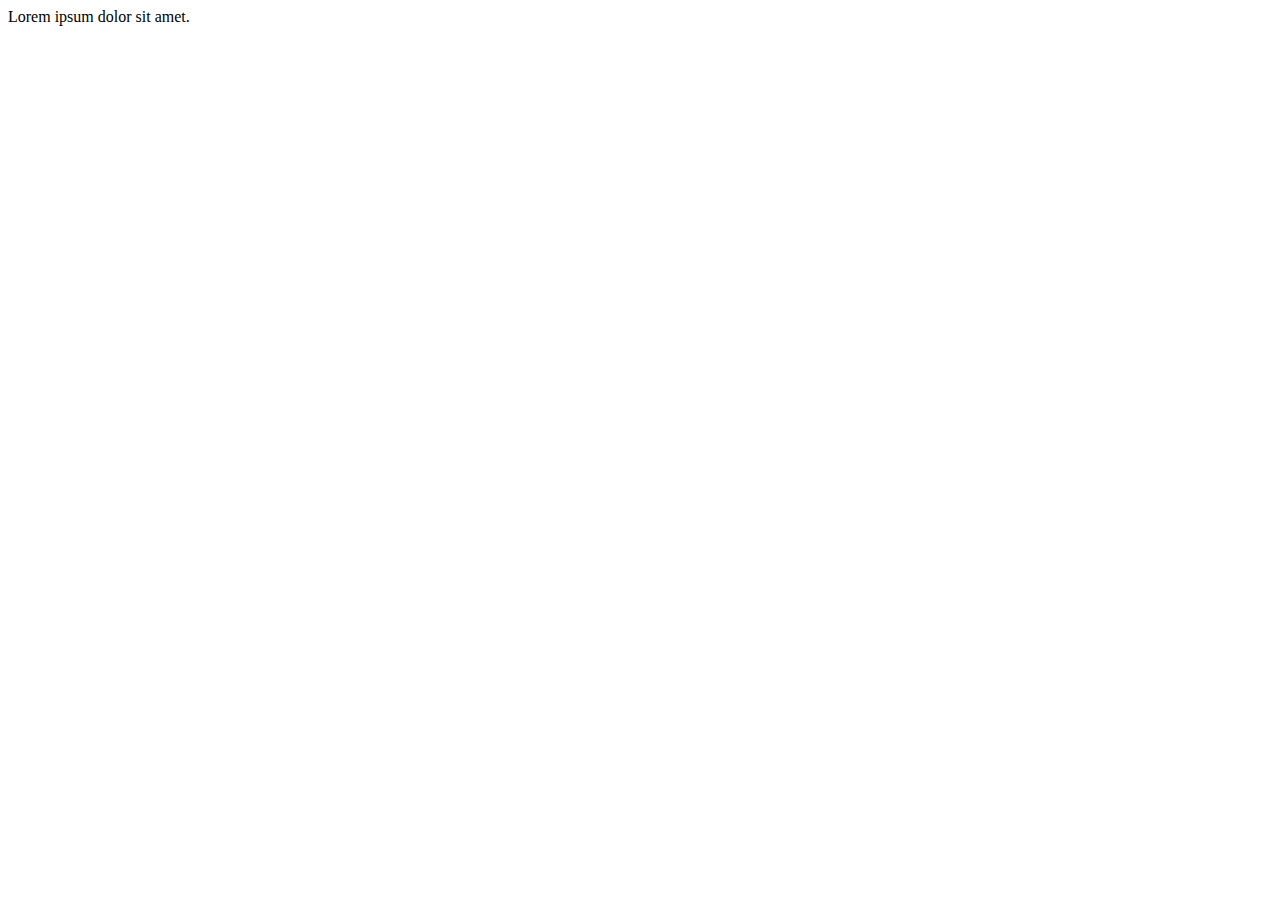
==== index.html @ 0b537064 "First commit" ====
<!DOCTYPE html>
<html lang="en">
<head>
    <meta charset="UTF-8">
    <meta http-equiv="X-UA-Compatible" content="IE=edge">
    <meta name="viewport" content="width=device-width, initial-scale=1.0">
    <title>Document</title>
</head>
<body>
    Lorem ipsum dolor sit amet.
</body>
</html>
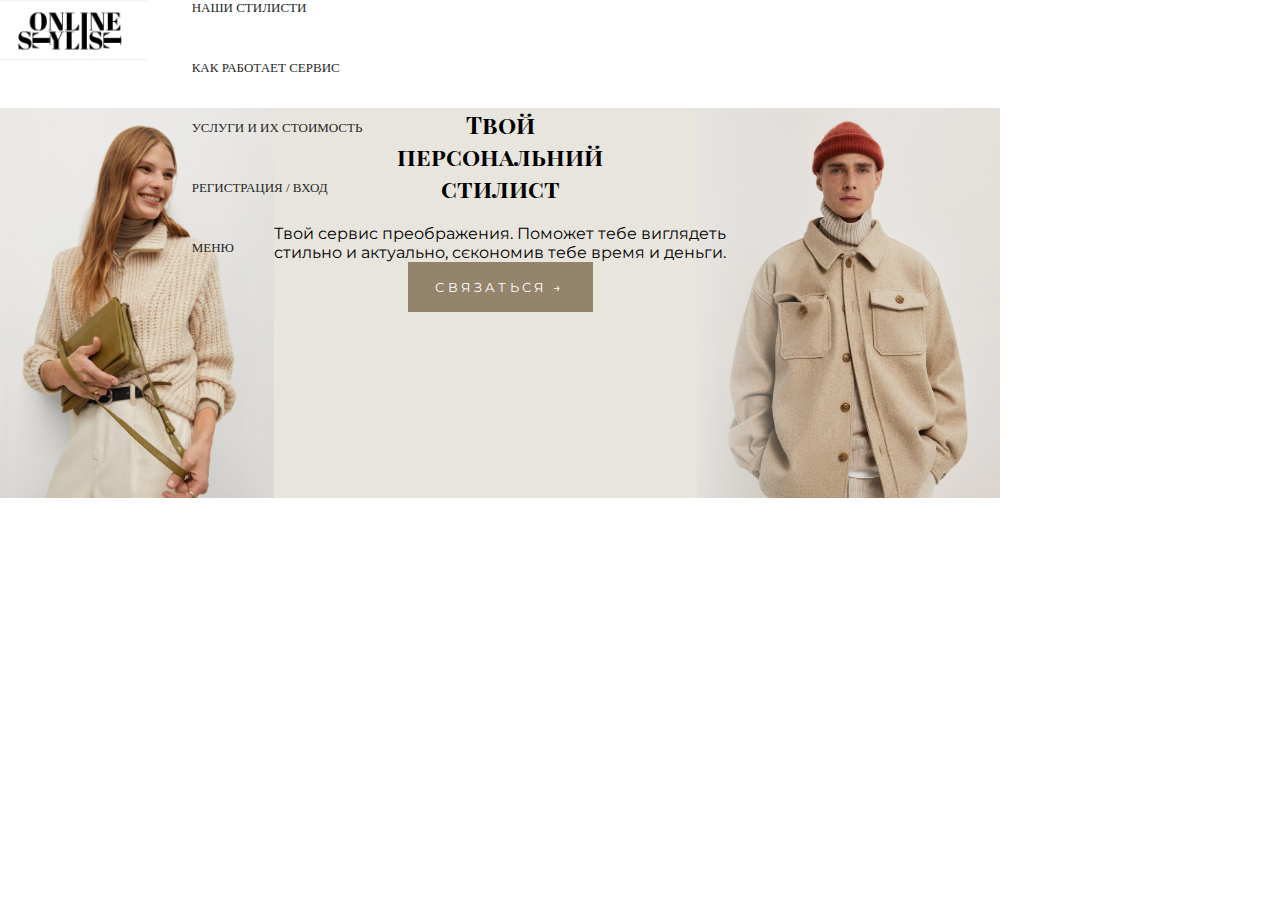
==== commit fce7ae76: "first-batch" ====
--- a/index.html
+++ b/index.html
@@ -1,12 +1,50 @@
 <!DOCTYPE html>
 <html lang="en">
+
 <head>
     <meta charset="UTF-8">
     <meta http-equiv="X-UA-Compatible" content="IE=edge">
-    <meta name="viewport" content="width=device-width, initial-scale=1.0">
-    <title>Document</title>
+    <link rel="preconnect" href="https://fonts.googleapis.com">
+    <link rel="preconnect" href="https://fonts.gstatic.com" crossorigin>
+    <link href="https://fonts.googleapis.com/css2?family=Montserrat&family=Playfair+Display+SC:wght@700&display=swap"
+        rel="stylesheet">
+    <link href="https://cdn.jsdelivr.net/npm/bootstrap@5.0.2/dist/css/bootstrap.min.css" rel="stylesheet"
+        integrity="sha384-EVSTQN3/azprG1Anm3QDgpJLIm9Nao0Yz1ztcQTwFspd3yD65VohhpuuCOmLASjC" crossorigin="anonymous">
+    <link rel="stylesheet" href="styles/styles.css">
+    <title>Final work</title>
 </head>
+
 <body>
-    Lorem ipsum dolor sit amet.
+    <div class="container">
+        <div class="row">
+            <div class="col-lg-12">
+                <nav>
+                    <div class="navbar-logo">
+                        <img src="images/menu_logo.png" alt="logo">
+                    </div>
+                    <ul class="navbar">
+                        <li class="active"><a href="#">Наши стилисти</a></li>
+                        <li><a href="#">Как работает сервис</a></li>
+                        <li><a href="#">Услуги и их стоимость</a></li>
+                        <li><a href="#">Регистрация / Вход</a></li>
+                        <li><a href="#">Меню</a></li>
+                    </ul>
+                </nav>
+            </div>
+        </div>
+        <div class="row intro">
+            <div class="col-lg-12">
+                <h2 class="h-intro">Твой </br> персональний</br>стилист</h2>
+                <div class="p-intro">
+                    <p>Твой сервис преображения. Поможет тебе виглядеть стильно и актуально,
+                        сєкономив тебе время и деньги.</p>
+                </div>
+                <button class="btn">Связаться &rarr;</button>
+            </div>
+
+        </div>
+    </div>
+
 </body>
+
 </html>--- a/styles/styles.css
+++ b/styles/styles.css
@@ -0,0 +1,95 @@
+* {
+    margin: 0;
+    padding: 0;
+    box-sizing: border-box;
+}
+
+@media (min-width: 1200px) {
+    .container {
+        max-width: 1000px;
+    }
+}
+
+:root {
+    --main-color: #95846C;
+}
+
+ul {
+    list-style-type: none;
+    margin: 0;
+    padding: 0;
+}
+
+nav {
+    display: flex;
+    justify-content: space-between;
+    height: 60px;
+}
+
+nav img {
+    height: 60px;
+    margin-right: 30px;
+}
+
+.navbar {
+    width: 100%;
+    font-size: small;
+    text-transform: uppercase;
+    padding: 0;
+    align-items: center;
+}
+
+.navbar li {
+    padding-left: 15px;
+    height: 100%;
+}
+
+li a {
+    text-decoration: none;
+    color: #272727;
+}
+a:active{
+    color: pink;
+}
+a:hover{
+    color: #272727;
+}
+
+.intro {
+    height: 390px;
+    background-image: url(../images/man_main_page.png), url(../images/woman_main_page.png);
+    background-position: right, left;
+    background-repeat: no-repeat, no-repeat;
+    background-size: contain;
+    background-color: #e8e5de;
+    text-align: center;
+}
+
+h2 {
+    font-family: 'Playfair Display SC', serif;
+}
+
+p {
+    font-family: 'Montserrat', sans-serif;
+}
+
+.btn {
+    background-color: var(--main-color);
+    border: none;
+    color: white;
+    font-family: 'Montserrat', sans-serif;
+    text-transform: uppercase;
+    font-size: 13px;
+    letter-spacing: 0.2rem;
+    width: 185px;
+    height: 50px;
+    left: 585px;
+    top: 383px;
+}
+.h-intro{
+    margin: 48px 0 20px;
+}
+.p-intro {
+    width: 50%;
+    margin: auto;
+}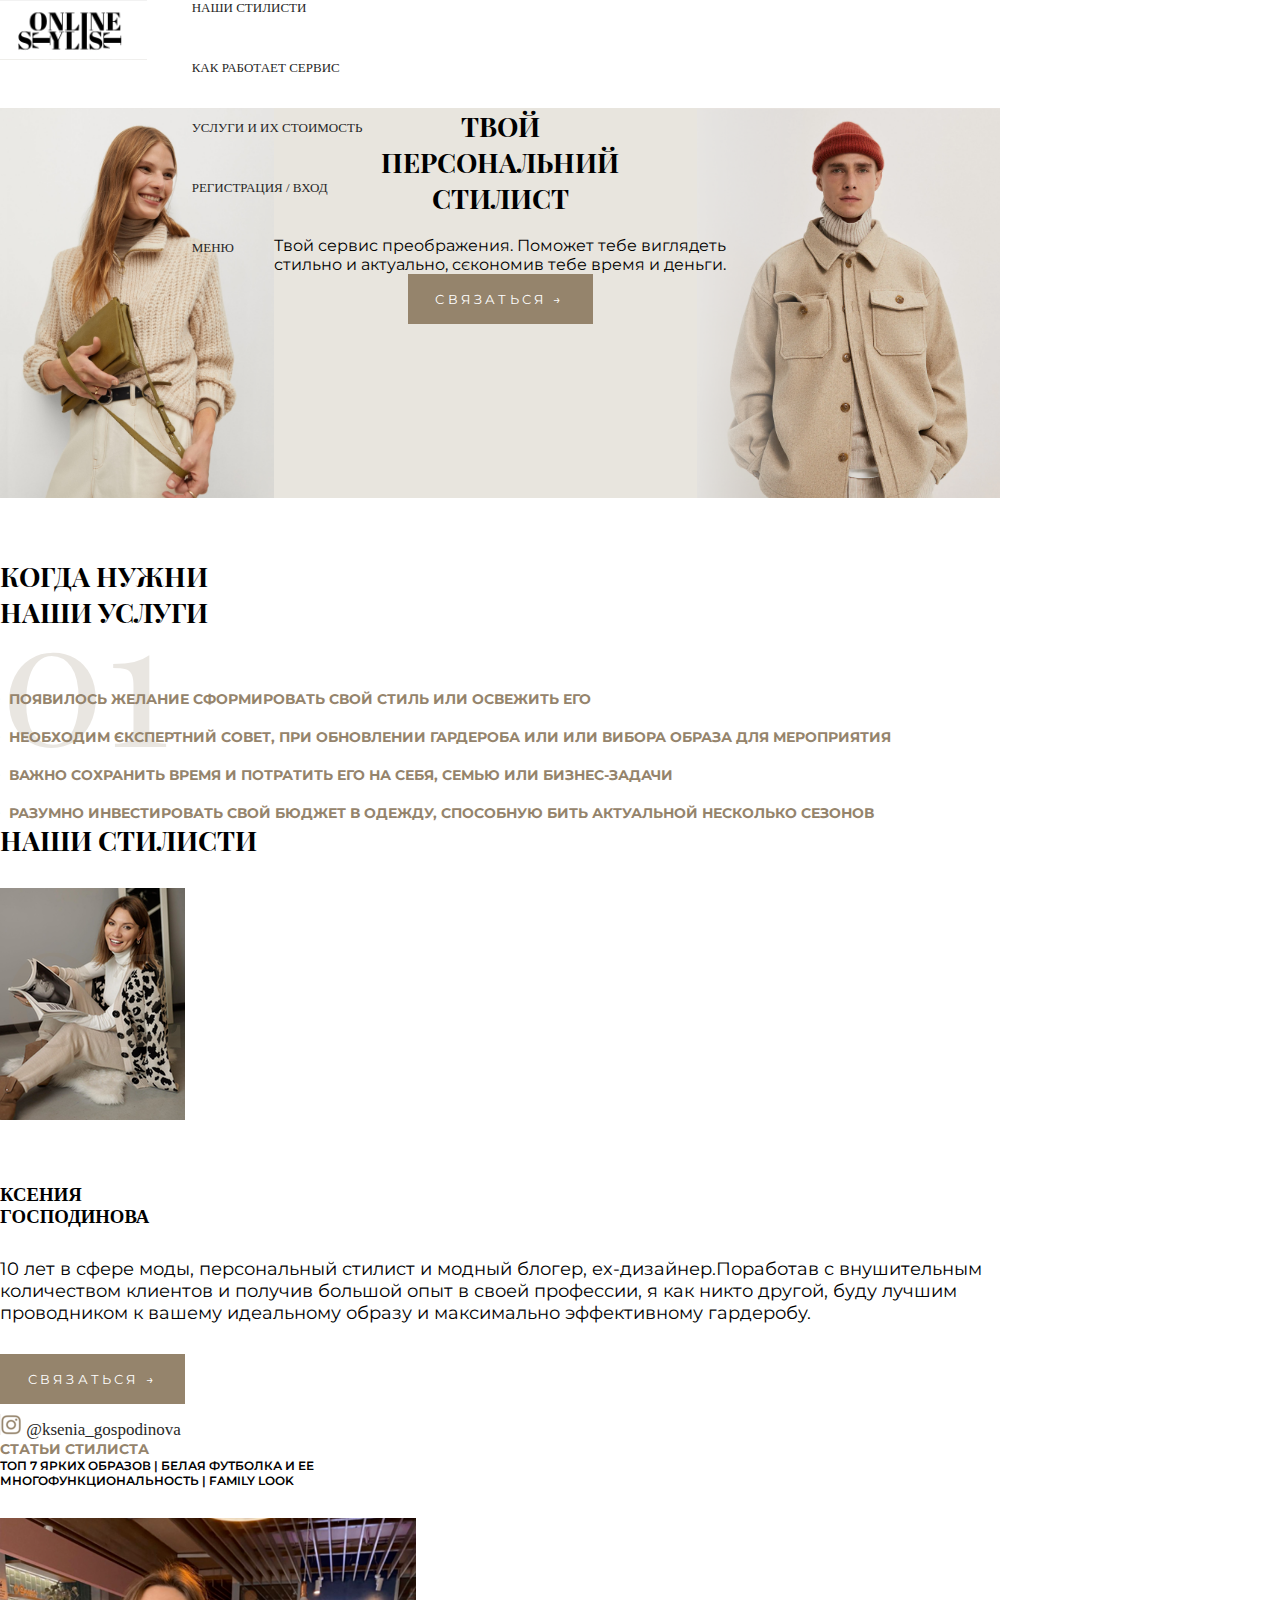
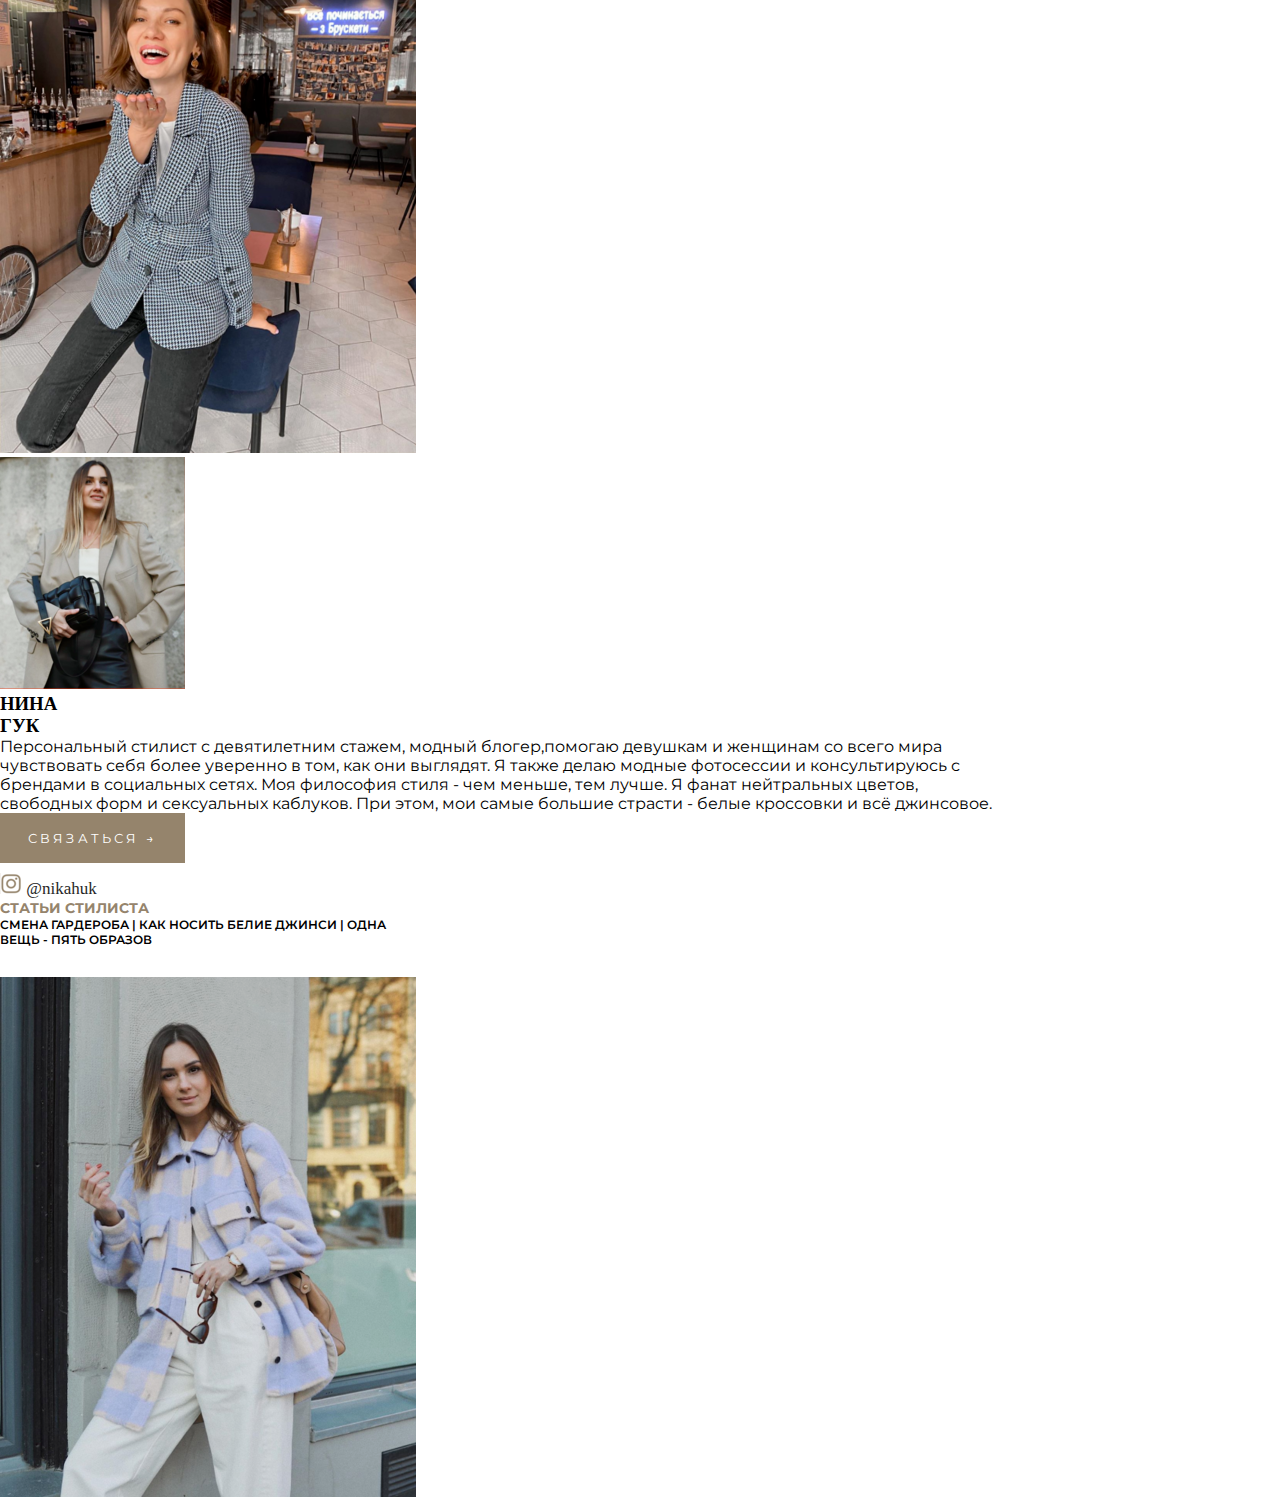
==== commit d009a6c1: "update 03" ====
--- a/index.html
+++ b/index.html
@@ -6,7 +6,8 @@
     <meta http-equiv="X-UA-Compatible" content="IE=edge">
     <link rel="preconnect" href="https://fonts.googleapis.com">
     <link rel="preconnect" href="https://fonts.gstatic.com" crossorigin>
-    <link href="https://fonts.googleapis.com/css2?family=Montserrat&family=Playfair+Display+SC:wght@700&display=swap"
+    <link
+        href="https://fonts.googleapis.com/css2?family=Montserrat:wght@400;700&family=Playfair+Display+SC:wght@700&display=swap"
         rel="stylesheet">
     <link href="https://cdn.jsdelivr.net/npm/bootstrap@5.0.2/dist/css/bootstrap.min.css" rel="stylesheet"
         integrity="sha384-EVSTQN3/azprG1Anm3QDgpJLIm9Nao0Yz1ztcQTwFspd3yD65VohhpuuCOmLASjC" crossorigin="anonymous">
@@ -43,6 +44,85 @@
             </div>
 
         </div>
+        <div class="row justify-content-center">
+            <div class="col-lg-5">
+                <div class="backgroundnum">01</div>
+                <h2 class="h-section1">Когда нужни </br>наши услуги</h2>
+            </div>
+            <div class="col-lg-5 stylist-list">
+                <ul>
+                    <li>Появилось желание сформировать свой стиль
+                        или освежить его</li>
+                    <li>Необходим єкспертний совет, при обновлении гардероба или
+                        или вибора образа для мероприятия</li>
+                    <li>Важно сохранить время и потратить его на себя, семью или
+                        бизнес-задачи</li>
+                    <li>Разумно инвестировать свой бюджет в одежду, способную бить актуальной
+                        несколько сезонов</li>
+                </ul>
+            </div>
+            <div class="col-lg-5">
+                <h2>Наши стилисти</h2>
+                <div class="backgroundnum">02</div>
+                <div class="ksenia1"> <img src="images/ksenia1.png" alt="ksenia1">
+                </div>
+                <h3>Ксения</br>Господинова</h3>
+                <p class="ksenia-description">10 лет в сфере моды, персональный стилист и модный блогер,
+                    ex-дизайнер.Поработав с внушительным количеством клиентов
+                    и получив большой опыт в своей профессии, я как никто другой,
+                    буду лучшим проводником к вашему идеальному образу и максимально
+                    эффективному гардеробу.
+                </p>
+                <button class="btn">Связаться &rarr;</button>
+                <div class="inst"> <img src="images/insta_logo.png" alt="insta_logo">
+                    <a href="https://www.instagram.com/ksenia_gospodinova/?hl=en">@ksenia_gospodinova</a>
+                </div>
+            </div>
+            <div class="col-lg-5">
+                <div class="stylist-text">
+                    <h4 class="stylist-list">Статьи стилиста</h4>
+                    Топ 7 ярких образов |
+                    белая футболка и ее
+                    многофункциональность
+                    | Family look
+                </div>
+                <div class="ksenia2"> <img src="images/ksenia2.png" alt="ksenia2"> </div>
+            </div>
+            <div class="col-lg-5">
+                <div class="nina1"> <img src="images/nina1.png" alt="nina1">
+                </div>
+                <h3>Нина</br>Гук</h3>
+                <p class="nina-description">Персональный стилист с девятилетним
+                    стажем, модный блогер,помогаю девушкам и женщинам со всего
+                    мира чувствовать себя более уверенно в том, как они выглядят.
+                    Я также делаю модные фотосессии и консультируюсь с брендами
+                    в социальных сетях. Моя философия стиля - чем меньше, тем лучше.
+                    Я фанат нейтральных цветов, свободных форм и сексуальных каблуков.
+                    При этом, мои самые большие страсти - белые кроссовки и всё джинсовое.                </p>
+                <button class="btn">Связаться &rarr;</button>
+                <div class="inst"> <img src="images/insta_logo.png" alt="insta_logo">
+                    <a href="https://www.instagram.com/nikahuk/?hl=en">@nikahuk</a>
+                </div>
+            </div>
+            <div class="col-lg-5">
+                <div class="stylist-text">
+                    <h4 class="stylist-list">Статьи стилиста</h4>
+                    Смена гардероба | 
+                    как носить белие джинси |
+                    одна вещь - пять образов
+                </div>
+                <div class="nina2"> <img src="images/nina2.png" alt="nina2"> </div>
+            </div>
+        </div>
+        </div>
+
+
+
+
+
+
+    </div>
+    </div>
     </div>
 
 </body>
--- a/styles/styles.css
+++ b/styles/styles.css
@@ -44,17 +44,18 @@
     height: 100%;
 }
 
-li a {
+a {
     text-decoration: none;
     color: #272727;
 }
-a:active{
+
+a:active {
     color: pink;
 }
-a:hover{
+
+a:hover {
     color: #272727;
 }
-
 .intro {
     height: 390px;
     background-image: url(../images/man_main_page.png), url(../images/woman_main_page.png);
@@ -67,6 +68,9 @@
 
 h2 {
     font-family: 'Playfair Display SC', serif;
+    text-transform: uppercase;
+    font-size: 27px;
+    font-weight: bold;
 }
 
 p {
@@ -86,10 +90,63 @@
     left: 585px;
     top: 383px;
 }
-.h-intro{
+
+.h-intro {
     margin: 48px 0 20px;
 }
+
 .p-intro {
     width: 50%;
     margin: auto;
+}
+.h-section1{
+    margin-top: 60px;
+    z-index: 1;
+}
+.backgroundnum{
+    position: absolute;
+    z-index: 0;
+    font-size: 175px;
+    font-family: 'Playfair Display SC';
+    color: var(--main-color);
+    opacity: 20%;
+}
+
+.stylist-list {
+color: var(--main-color);
+font-family: 'Montserrat',sans-serif;
+font-weight: bold;
+text-transform: uppercase;
+font-size: 14px;
+}
+
+.stylist-list ul {
+    list-style-type:"+";
+    margin-top: 60px;
+}
+.stylist-list li{
+margin-top: 20px;
+padding-left: 9px;
+}
+.ksenia1 {
+    margin: 30px 0 60px;
+}
+h3 {
+    text-transform: uppercase;
+}
+.ksenia-description {
+    margin: 30px 0 30px;
+    font-size: 18px;
+}
+.inst {
+    font-size: 17px;
+    margin-top: 10px;
+}
+.stylist-text {
+    width: 40%;
+    text-transform: uppercase;
+    font-weight:600;
+    font-size: 12px;
+    font-family: 'Montserrat';
+    margin-bottom: 30px;
 }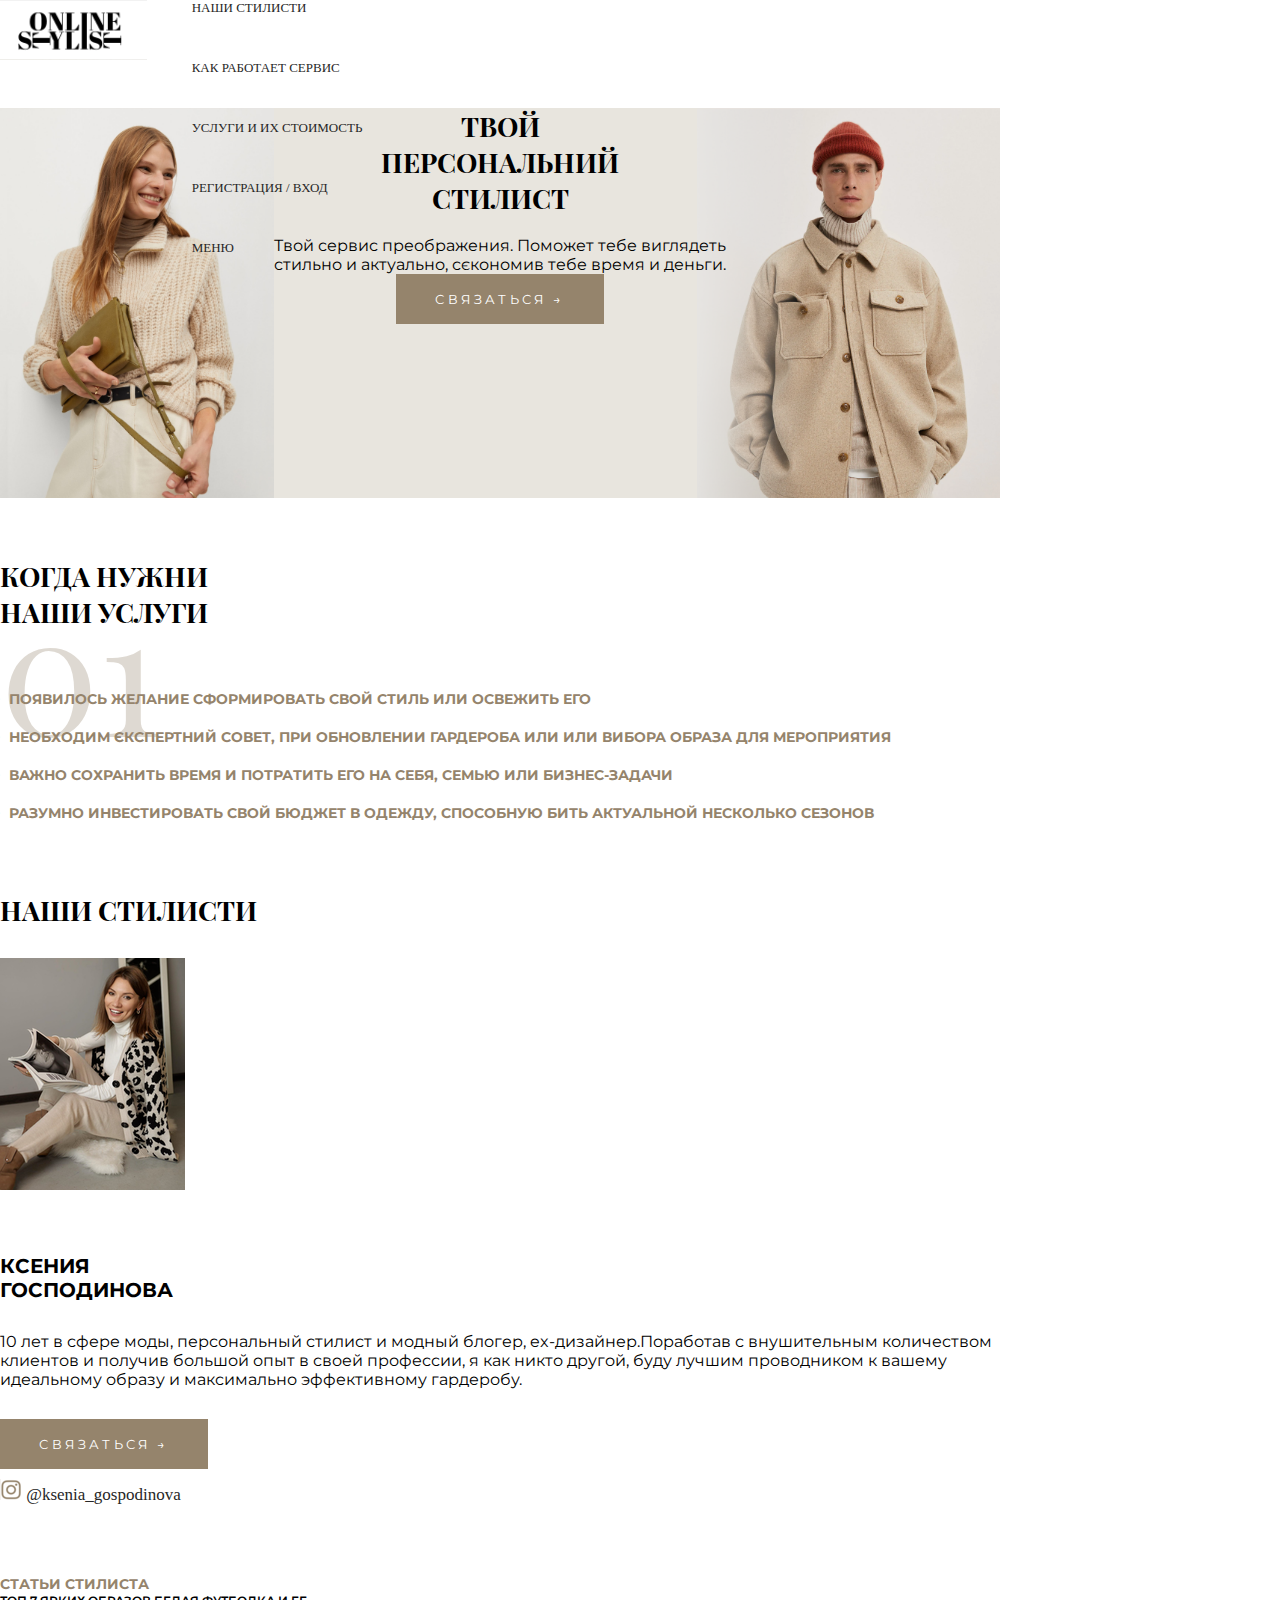
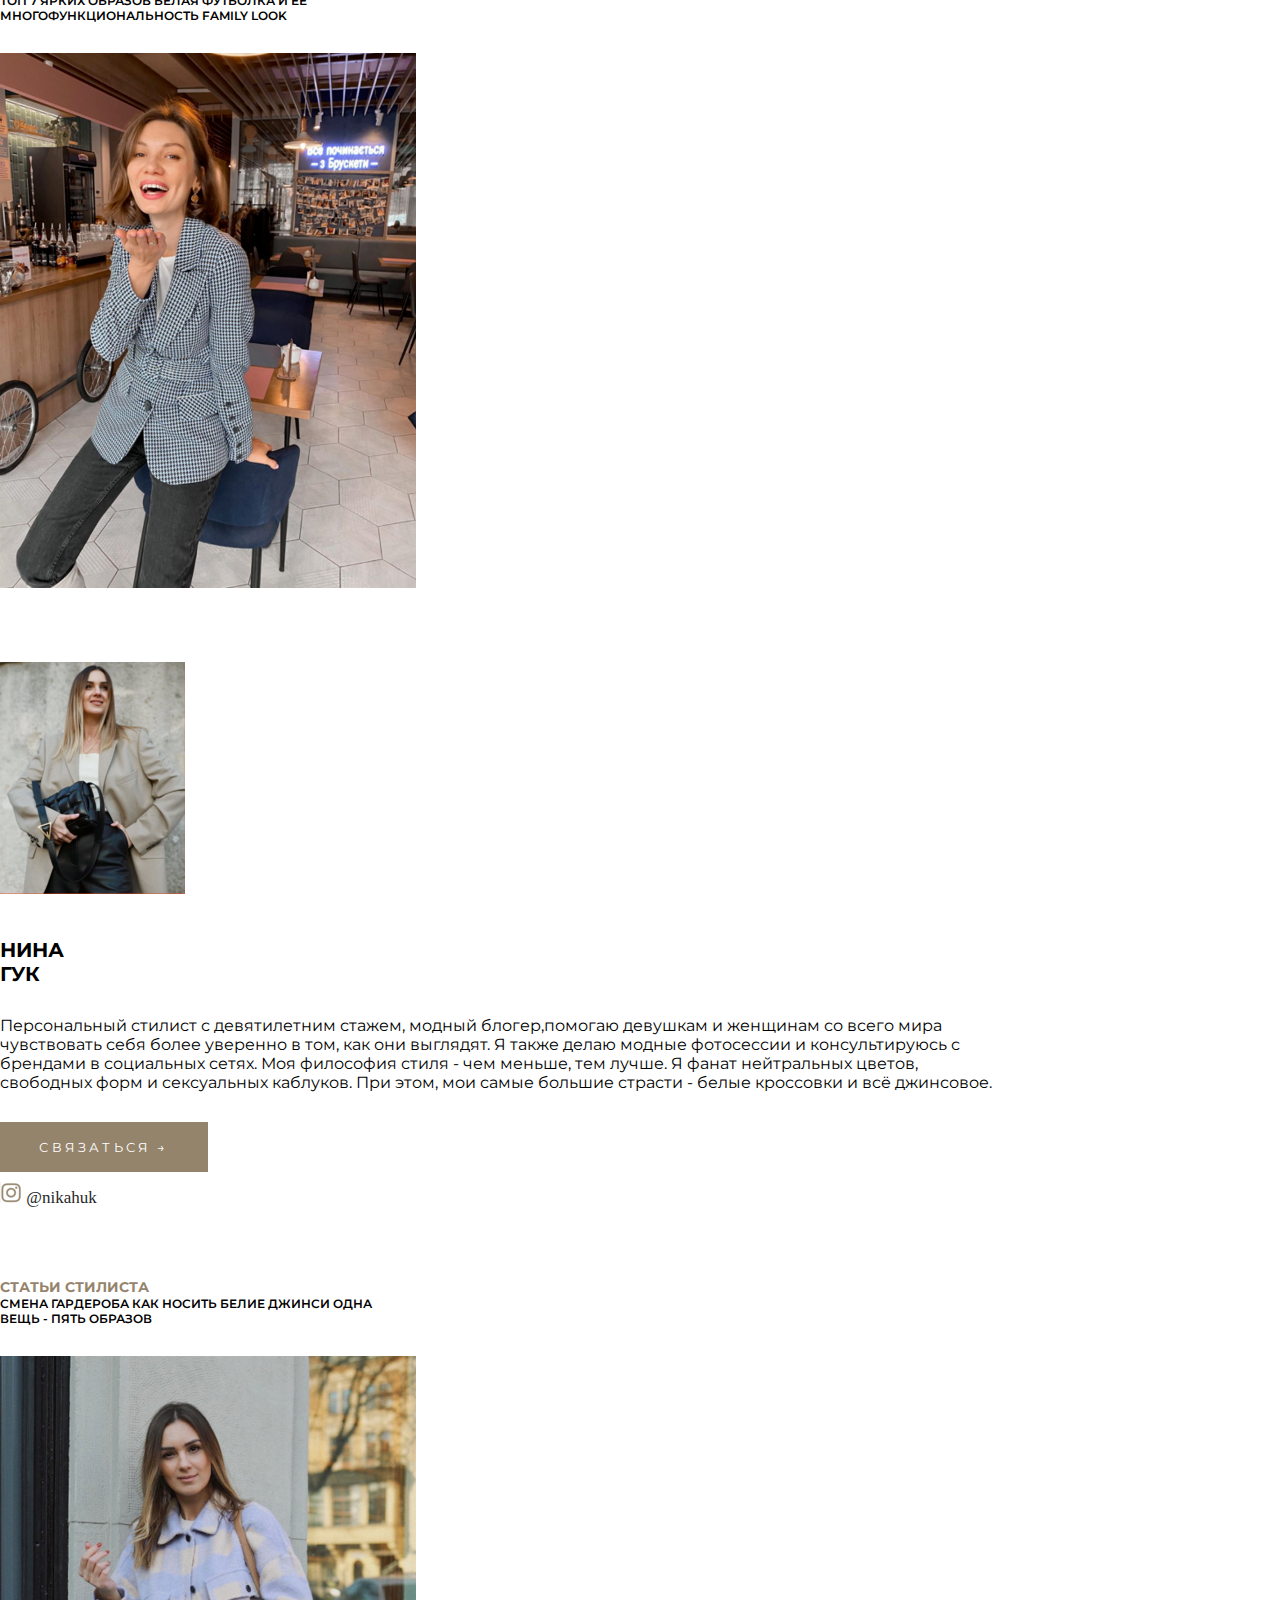
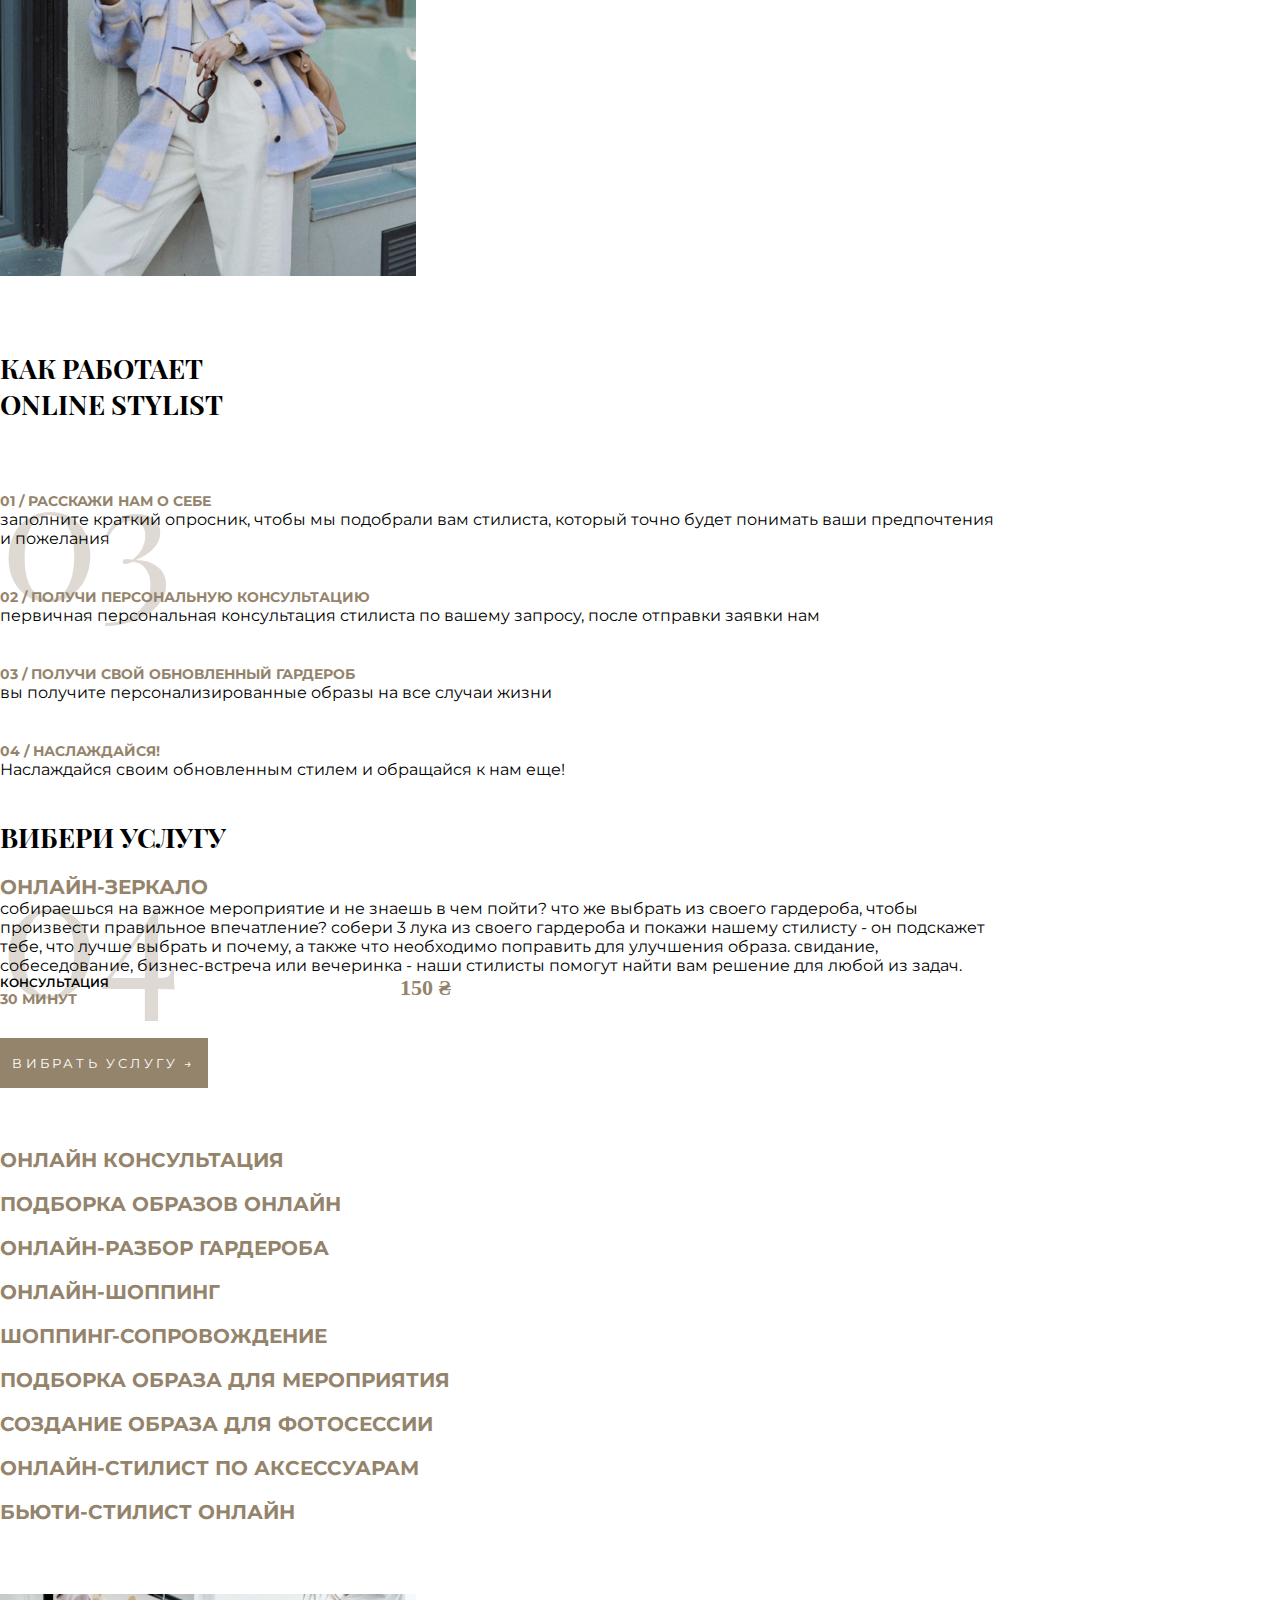
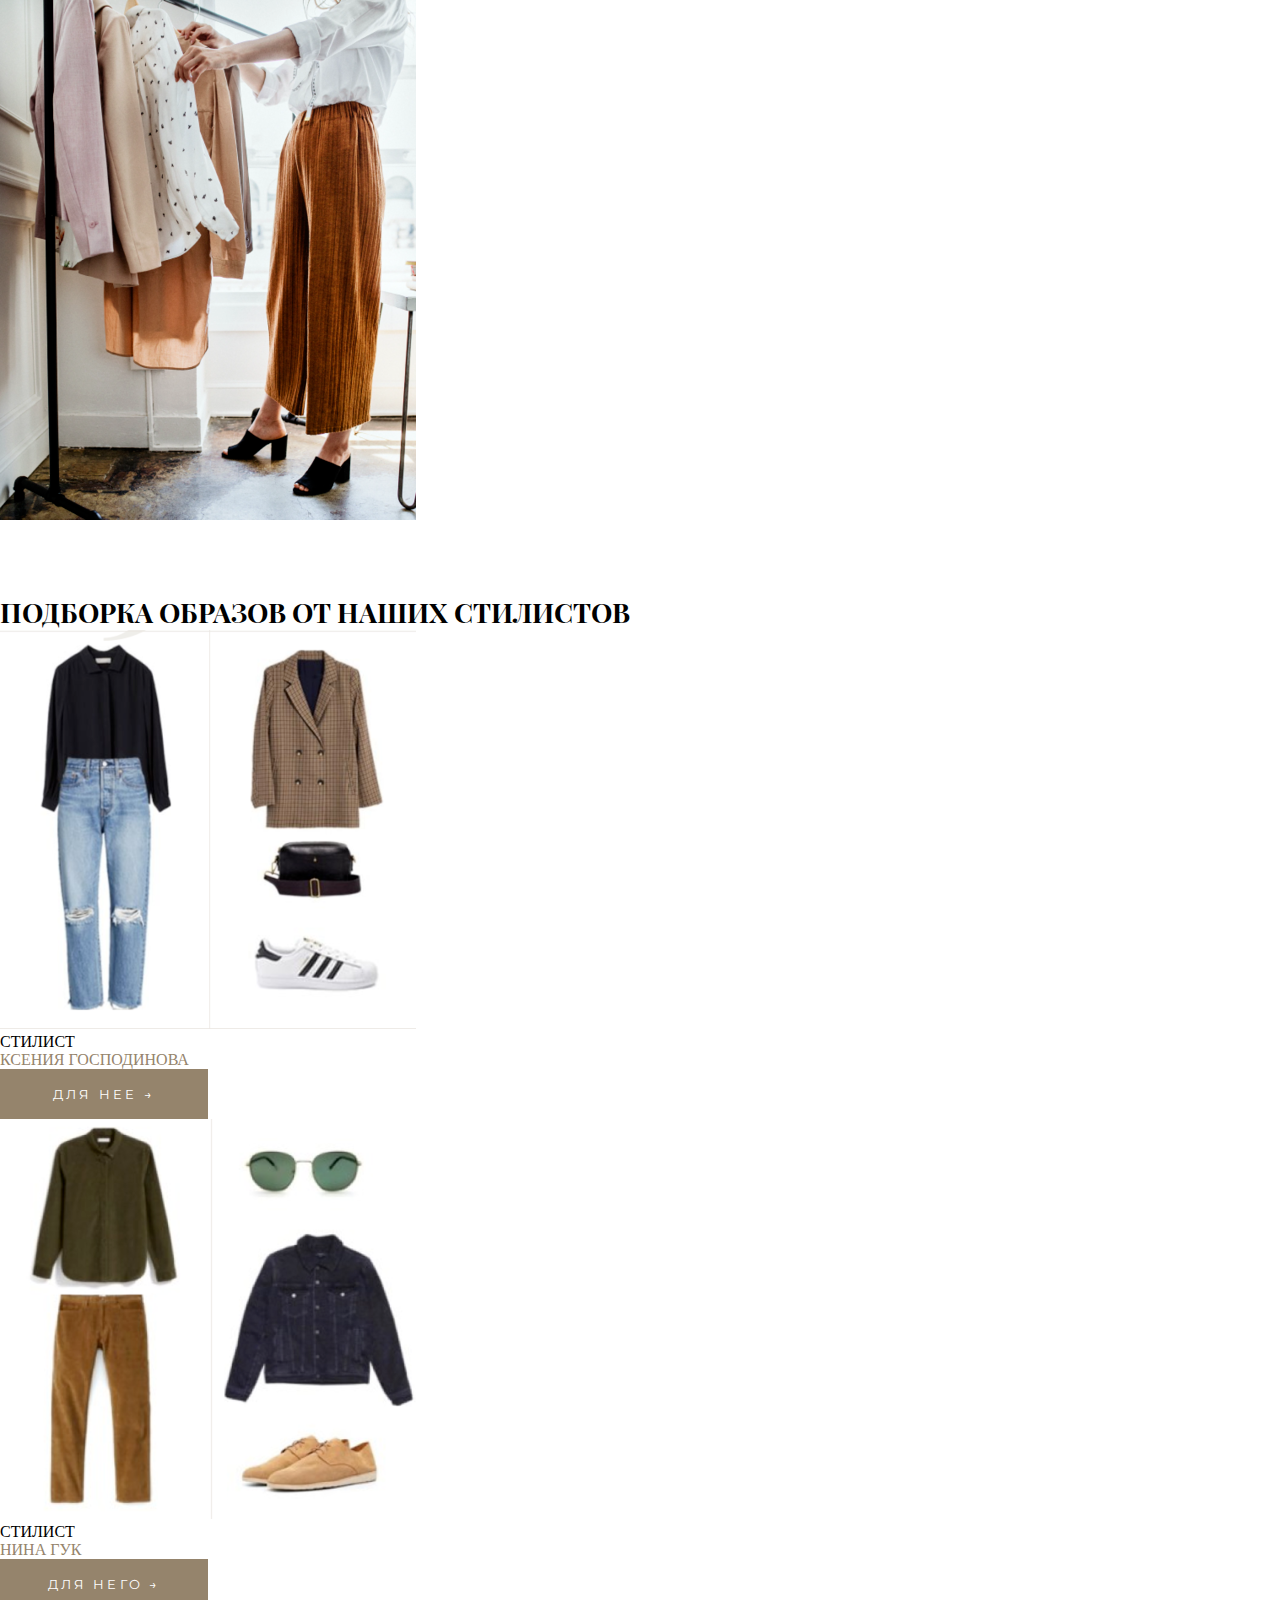
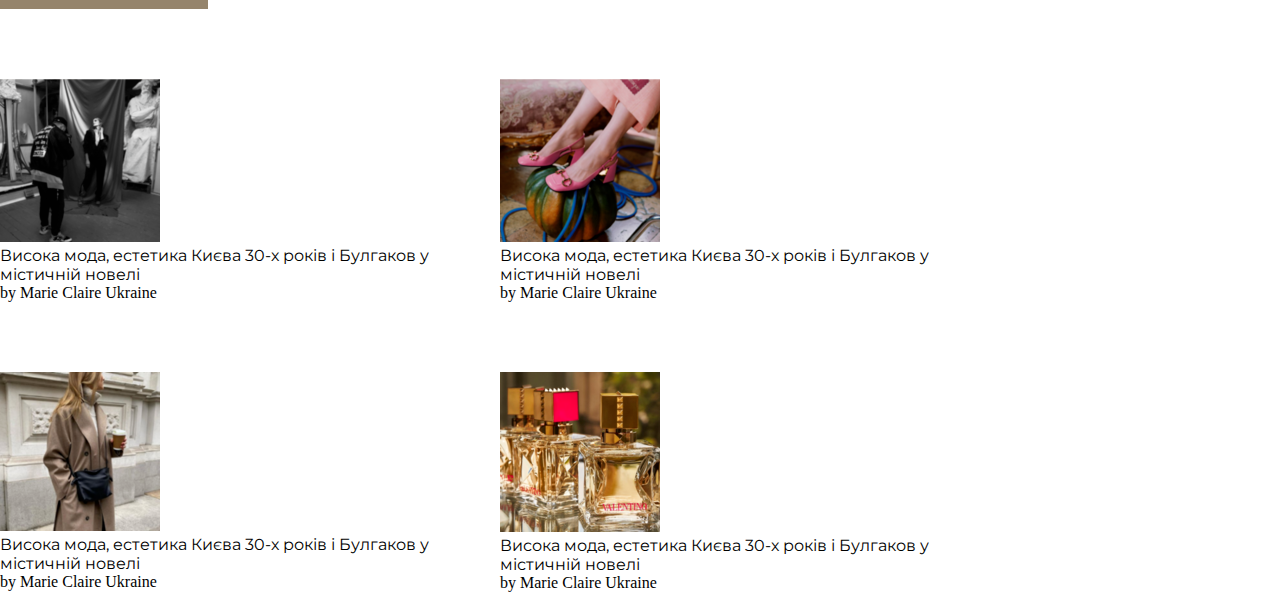
==== commit 0818449b: "almost done" ====
--- a/index.html
+++ b/index.html
@@ -49,7 +49,7 @@
                 <div class="backgroundnum">01</div>
                 <h2 class="h-section1">Когда нужни </br>наши услуги</h2>
             </div>
-            <div class="col-lg-5 stylist-list">
+            <div class="col-lg-5 stylist-list pluslist">
                 <ul>
                     <li>Появилось желание сформировать свой стиль
                         или освежить его</li>
@@ -61,13 +61,13 @@
                         несколько сезонов</li>
                 </ul>
             </div>
-            <div class="col-lg-5">
+            <div class="col-lg-5 top">
                 <h2>Наши стилисти</h2>
                 <div class="backgroundnum">02</div>
                 <div class="ksenia1"> <img src="images/ksenia1.png" alt="ksenia1">
                 </div>
                 <h3>Ксения</br>Господинова</h3>
-                <p class="ksenia-description">10 лет в сфере моды, персональный стилист и модный блогер,
+                <p class="description">10 лет в сфере моды, персональный стилист и модный блогер,
                     ex-дизайнер.Поработав с внушительным количеством клиентов
                     и получив большой опыт в своей профессии, я как никто другой,
                     буду лучшим проводником к вашему идеальному образу и максимально
@@ -78,43 +78,136 @@
                     <a href="https://www.instagram.com/ksenia_gospodinova/?hl=en">@ksenia_gospodinova</a>
                 </div>
             </div>
-            <div class="col-lg-5">
-                <div class="stylist-text">
+            <div class="col-lg-5 top">
+                <div class="stylist-text ksenia2">
                     <h4 class="stylist-list">Статьи стилиста</h4>
-                    Топ 7 ярких образов |
-                    белая футболка и ее
+                    Топ 7 ярких образов белая футболка и ее
                     многофункциональность
-                    | Family look
-                </div>
-                <div class="ksenia2"> <img src="images/ksenia2.png" alt="ksenia2"> </div>
-            </div>
-            <div class="col-lg-5">
-                <div class="nina1"> <img src="images/nina1.png" alt="nina1">
+                    Family look
+                </div>
+                <div> <img src="images/ksenia2.png" alt="ksenia2"> </div>
+            </div>
+            <div class="col-lg-5 top">
+                <div class="down"> <img src="images/nina1.png" alt="nina1">
                 </div>
                 <h3>Нина</br>Гук</h3>
-                <p class="nina-description">Персональный стилист с девятилетним
+                <p class="description">Персональный стилист с девятилетним
                     стажем, модный блогер,помогаю девушкам и женщинам со всего
                     мира чувствовать себя более уверенно в том, как они выглядят.
                     Я также делаю модные фотосессии и консультируюсь с брендами
                     в социальных сетях. Моя философия стиля - чем меньше, тем лучше.
                     Я фанат нейтральных цветов, свободных форм и сексуальных каблуков.
-                    При этом, мои самые большие страсти - белые кроссовки и всё джинсовое.                </p>
+                    При этом, мои самые большие страсти - белые кроссовки и всё джинсовое. </p>
                 <button class="btn">Связаться &rarr;</button>
                 <div class="inst"> <img src="images/insta_logo.png" alt="insta_logo">
                     <a href="https://www.instagram.com/nikahuk/?hl=en">@nikahuk</a>
                 </div>
             </div>
-            <div class="col-lg-5">
+            <div class="col-lg-5 top">
                 <div class="stylist-text">
                     <h4 class="stylist-list">Статьи стилиста</h4>
-                    Смена гардероба | 
-                    как носить белие джинси |
+                    Смена гардероба
+                    как носить белие джинси
                     одна вещь - пять образов
                 </div>
                 <div class="nina2"> <img src="images/nina2.png" alt="nina2"> </div>
             </div>
+            <div class="col-lg-5 top">
+                <h2>Как работает </br> online stylist</h2>
+                <div class="backgroundnum">03</div>
+            </div>
+            <div class="col-lg-5 top">
+                <h4 class="stylist-list">01 / Расскажи нам о себе</h4>
+                <p class="down">заполните краткий опросник, чтобы мы подобрали вам
+                    стилиста, который точно будет понимать ваши предпочтения
+                    и пожелания </p>
+                <h4 class="stylist-list">02 / Получи персональную консультацию</h4>
+                <p class="down">первичная персональная консультация стилиста по вашему запросу,
+                    после отправки заявки нам </p>
+                <h4 class="stylist-list">03 / Получи свой обновленный гардероб</h4>
+                <p class="down">вы получите персонализированные образы
+                    на все случаи жизни</p>
+                <h4 class="stylist-list">04 / Наслаждайся!</h4>
+                <p class="down">Наслаждайся своим обновленным стилем
+                    и обращайся к нам еще!</p>
+            </div>
+            <div class="col-lg-5">
+                <div class="backgroundnum">04</div>
+                <h2>Вибери услугу</h2>
+                <h3 class="brown">Онлайн-зеркало</h3>
+                <p> собираешься на важное мероприятие и не знаешь в
+                    чем пойти? что же выбрать из своего гардероба, чтобы
+                    произвести правильное впечатление? собери 3 лука из
+                    своего гардероба и покажи нашему стилисту - он подскажет
+                    тебе, что лучше выбрать и почему, а также что необходимо
+                    поправить для улучшения образа.
+                    свидание, собеседование, бизнес-встреча или вечеринка
+                    - наши стилисты помогут найти вам решение для
+                    любой из задач.</p>
+                <div class="digest">
+                    <div class="stylist-text">консультация </br> <span class="stylist-list">30 минут</span> </div>
+                    <div style="font-size: 22px; color:var(--main-color); font-weight:600;">150 &#8372;</div>
+                </div>
+                <button class="btn down">Вибрать услугу &rarr;</button>
+                <ul class="stylist-list brown">
+                    <li>Онлайн консультация</li>
+                    <li>Подборка образов онлайн</li>
+                    <li>Онлайн-разбор гардероба</li>
+                    <li>Онлайн-шоппинг</li>
+                    <li>Шоппинг-сопровождение</li>
+                    <li>Подборка образа для мероприятия</li>
+                    <li>Создание образа для фотосессии</li>
+                    <li>Онлайн-стилист по аксессуарам</li>
+                    <li>Бьюти-стилист онлайн</li>
+                </ul>
+            </div>
+            <div class="col-lg-5">
+                <img class="top" src="images/wardrobe.png" alt="wardrobe">
+            </div>
+            <div class="col-lg-10 top">
+                <div class="backgroundnum">05</div>
+                <h2>Подборка образов от наших стилистов</h2>
+            </div>
+            <div class="col-lg-5">
+                <img src="images/look_woman.png" alt="look1">
+                <div class="look">Стилист</br><span style="color:var(--main-color);">Ксения Господинова</span></div>
+                <button class="btn">Для нее &rarr;</button>
+            </div>
+            <div class="col-lg-5">
+                <img src="images/look_man.png" alt="look2">
+                <div class="look">Стилист</br> <span style="color:var(--main-color);">Нина Гук </span></div>
+                <button class="btn">Для него &rarr;</button>
+            </div>
+            <div class="col-lg-5 digest top">
+                <div class="left">
+                    <img src="images/hight_fasion.png" alt="high_fasion">
+                    <p>Висока мода, естетика Києва 30-х років і Булгаков
+                        у містичній новелі</p>
+                    <span>by Marie Claire Ukraine</span>
+                </div>
+                <div class="right">
+                    <img src="images/gucci.png" alt="gucci">
+                    <p>Висока мода, естетика Києва 30-х років і Булгаков
+                        у містичній новелі</p>
+                    <span>by Marie Claire Ukraine</span>
+                </div>
+            </div>
+            <div class="col-lg-5 digest top">
+                <div class="left">
+                    <img src="images/winter_look.png" alt="winter_look">
+                    <p>Висока мода, естетика Києва 30-х років і Булгаков
+                        у містичній новелі</p>
+                    <span>by Marie Claire Ukraine</span>
+                </div>
+                <div class="right">
+                    <img src="images/valentino_parfume.png" alt="parfume">
+                    <p>Висока мода, естетика Києва 30-х років і Булгаков
+                        у містичній новелі</p>
+                    <span>by Marie Claire Ukraine</span>
+                </div>
+            </div>
         </div>
-        </div>
+    </div>
 
 
 
--- a/styles/styles.css
+++ b/styles/styles.css
@@ -56,6 +56,7 @@
 a:hover {
     color: #272727;
 }
+
 .intro {
     height: 390px;
     background-image: url(../images/man_main_page.png), url(../images/woman_main_page.png);
@@ -85,7 +86,7 @@
     text-transform: uppercase;
     font-size: 13px;
     letter-spacing: 0.2rem;
-    width: 185px;
+    width: 208px;
     height: 50px;
     left: 585px;
     top: 383px;
@@ -99,54 +100,97 @@
     width: 50%;
     margin: auto;
 }
-.h-section1{
+
+.h-section1 {
     margin-top: 60px;
     z-index: 1;
 }
-.backgroundnum{
+
+.backgroundnum {
     position: absolute;
-    z-index: 0;
-    font-size: 175px;
+    z-index: -10;
+    font-size: 165px;
     font-family: 'Playfair Display SC';
     color: var(--main-color);
-    opacity: 20%;
+    opacity: 30%;
 }
 
 .stylist-list {
-color: var(--main-color);
-font-family: 'Montserrat',sans-serif;
-font-weight: bold;
-text-transform: uppercase;
-font-size: 14px;
+    color: var(--main-color);
+    font-family: 'Montserrat', sans-serif;
+    font-weight: bold;
+    text-transform: uppercase;
+    font-size: 14px;
+}
+.stylist-text {
+    width: 40%;
+    text-transform: uppercase;
+    font-weight: 600;
+    font-size: 12px;
+    font-family: 'Montserrat';
+    margin-bottom: 30px;
 }
 
 .stylist-list ul {
-    list-style-type:"+";
+    list-style-type: "+";
     margin-top: 60px;
 }
-.stylist-list li{
-margin-top: 20px;
-padding-left: 9px;
+
+.pluslist li {
+    margin-top: 20px;
+    padding-left: 9px;
 }
+
 .ksenia1 {
     margin: 30px 0 60px;
 }
+.ksenia2 {
+    margin-top: 50px;
+}
+
 h3 {
     text-transform: uppercase;
+    font-family: 'Montserrat';
+    font-size: 20px;
+    font-weight: bold;
 }
-.ksenia-description {
+
+.description {
     margin: 30px 0 30px;
-    font-size: 18px;
+    font-size: 16px;
 }
+
 .inst {
     font-size: 17px;
     margin-top: 10px;
 }
-.stylist-text {
-    width: 40%;
+
+.top {
+    margin-top: 70px;
+}
+
+.down {
+    margin-bottom: 40px;
+}
+
+.brown ul {
+    width: 100px;
+}
+
+.brown li {
+    margin-top: 20px;
+}
+
+.brown {
+    color: var(--main-color);
+    margin-top: 20px;
+    font-size: 20px;
+}
+
+.look {
+    width: 50%;
     text-transform: uppercase;
-    font-weight:600;
-    font-size: 12px;
-    font-family: 'Montserrat';
-    margin-bottom: 30px;
+}
+.digest {
+    display: flex;
 }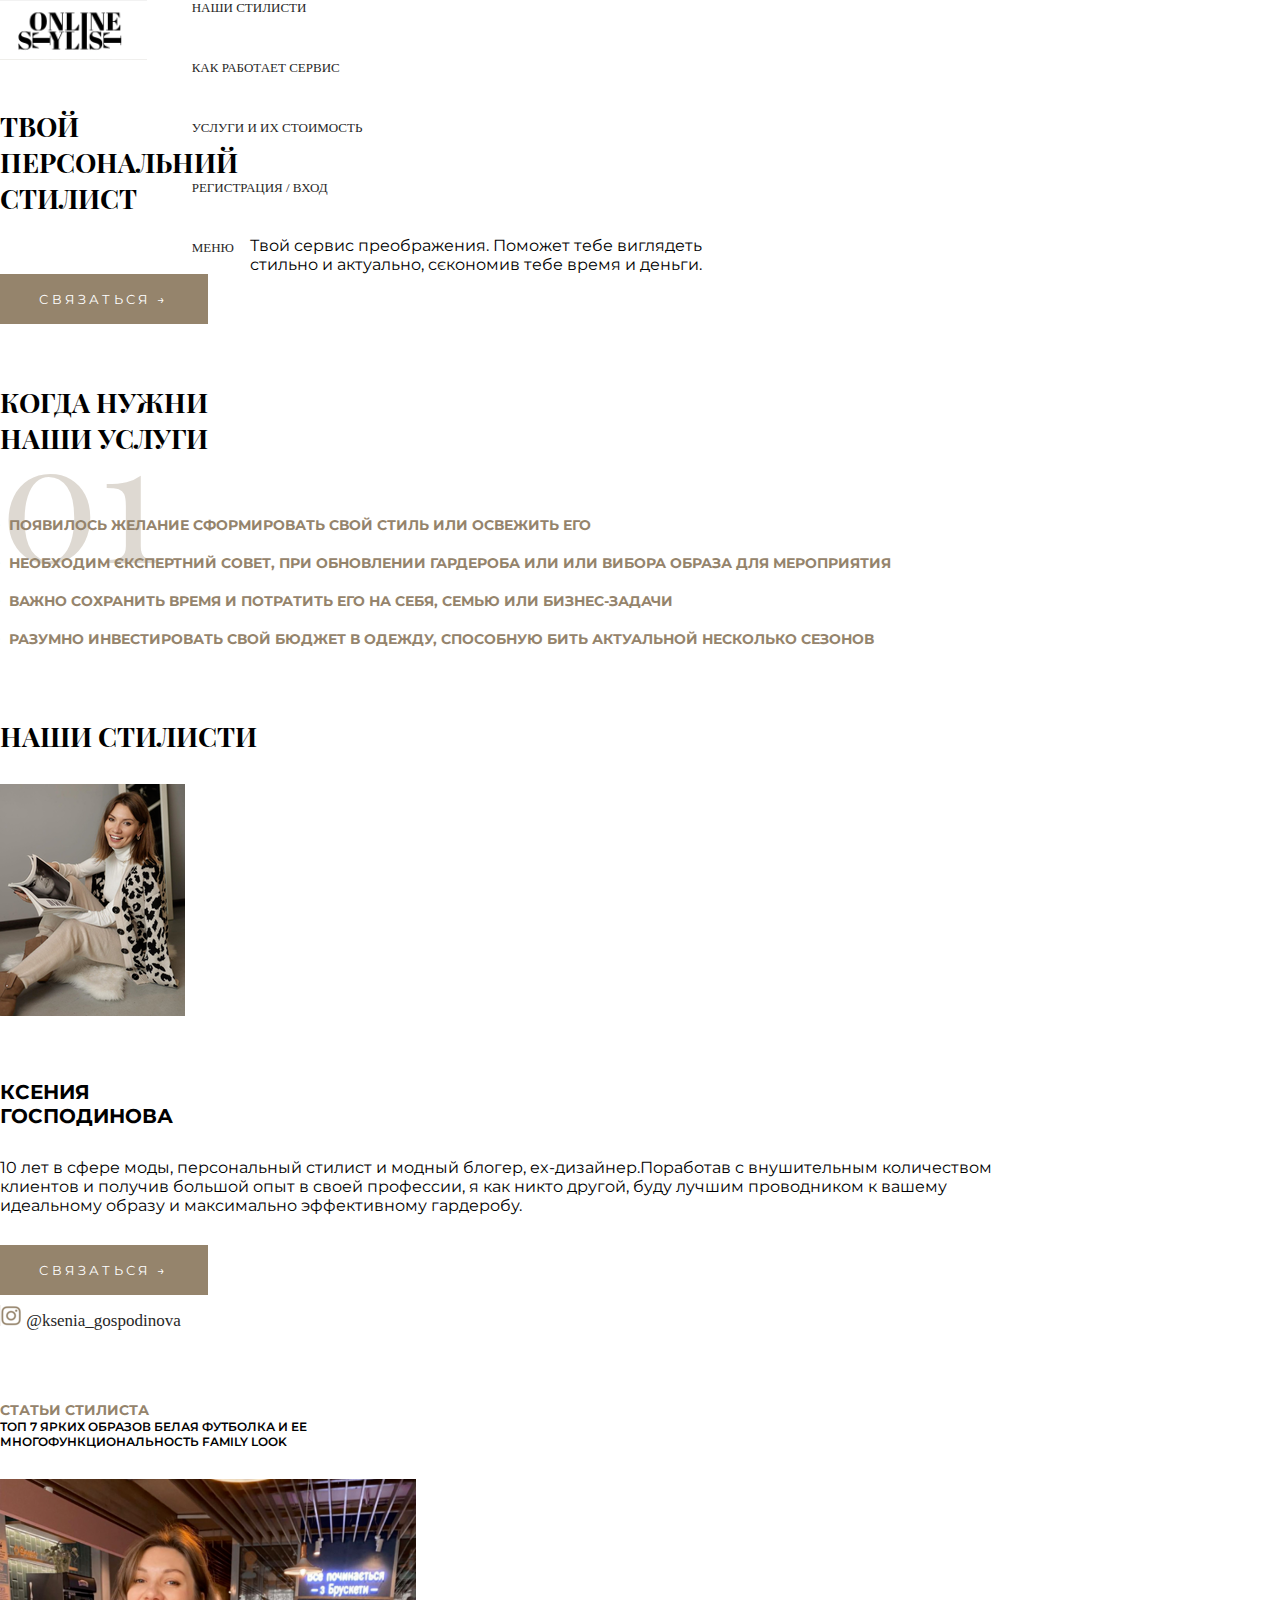
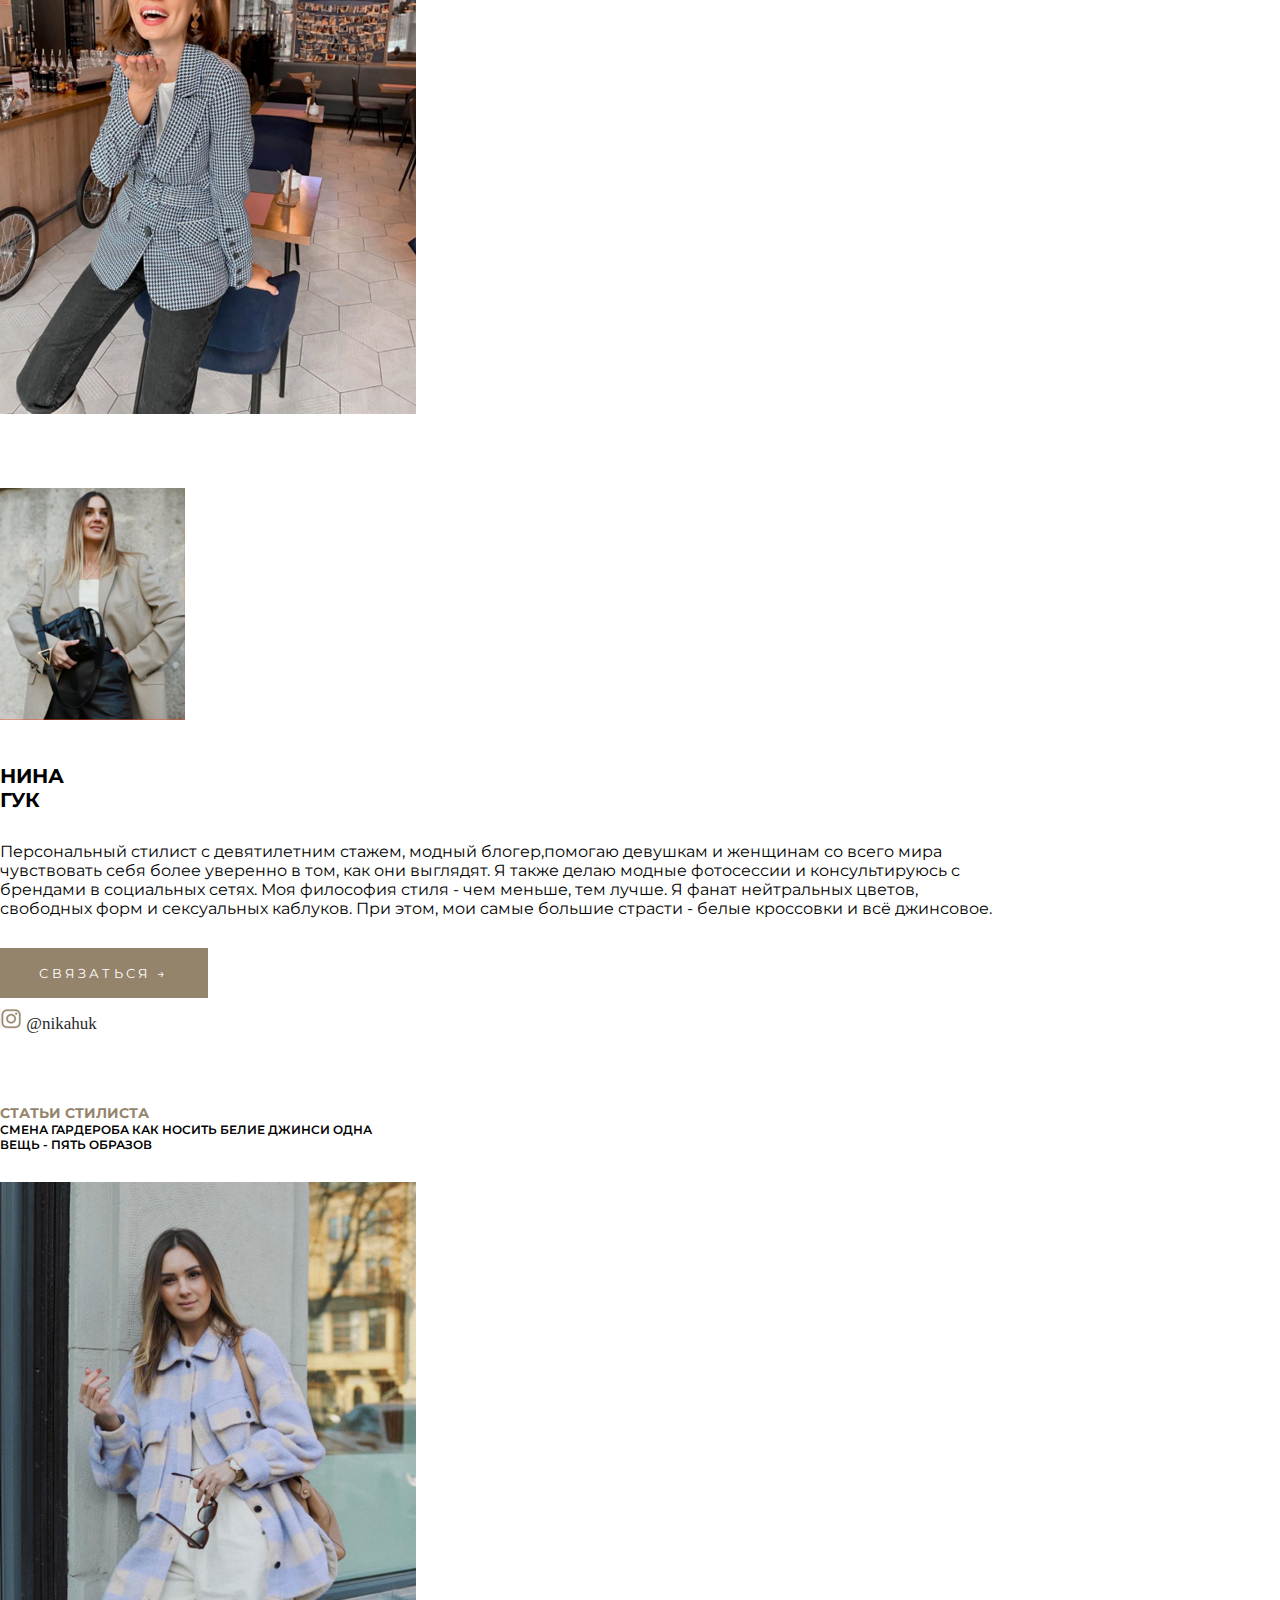
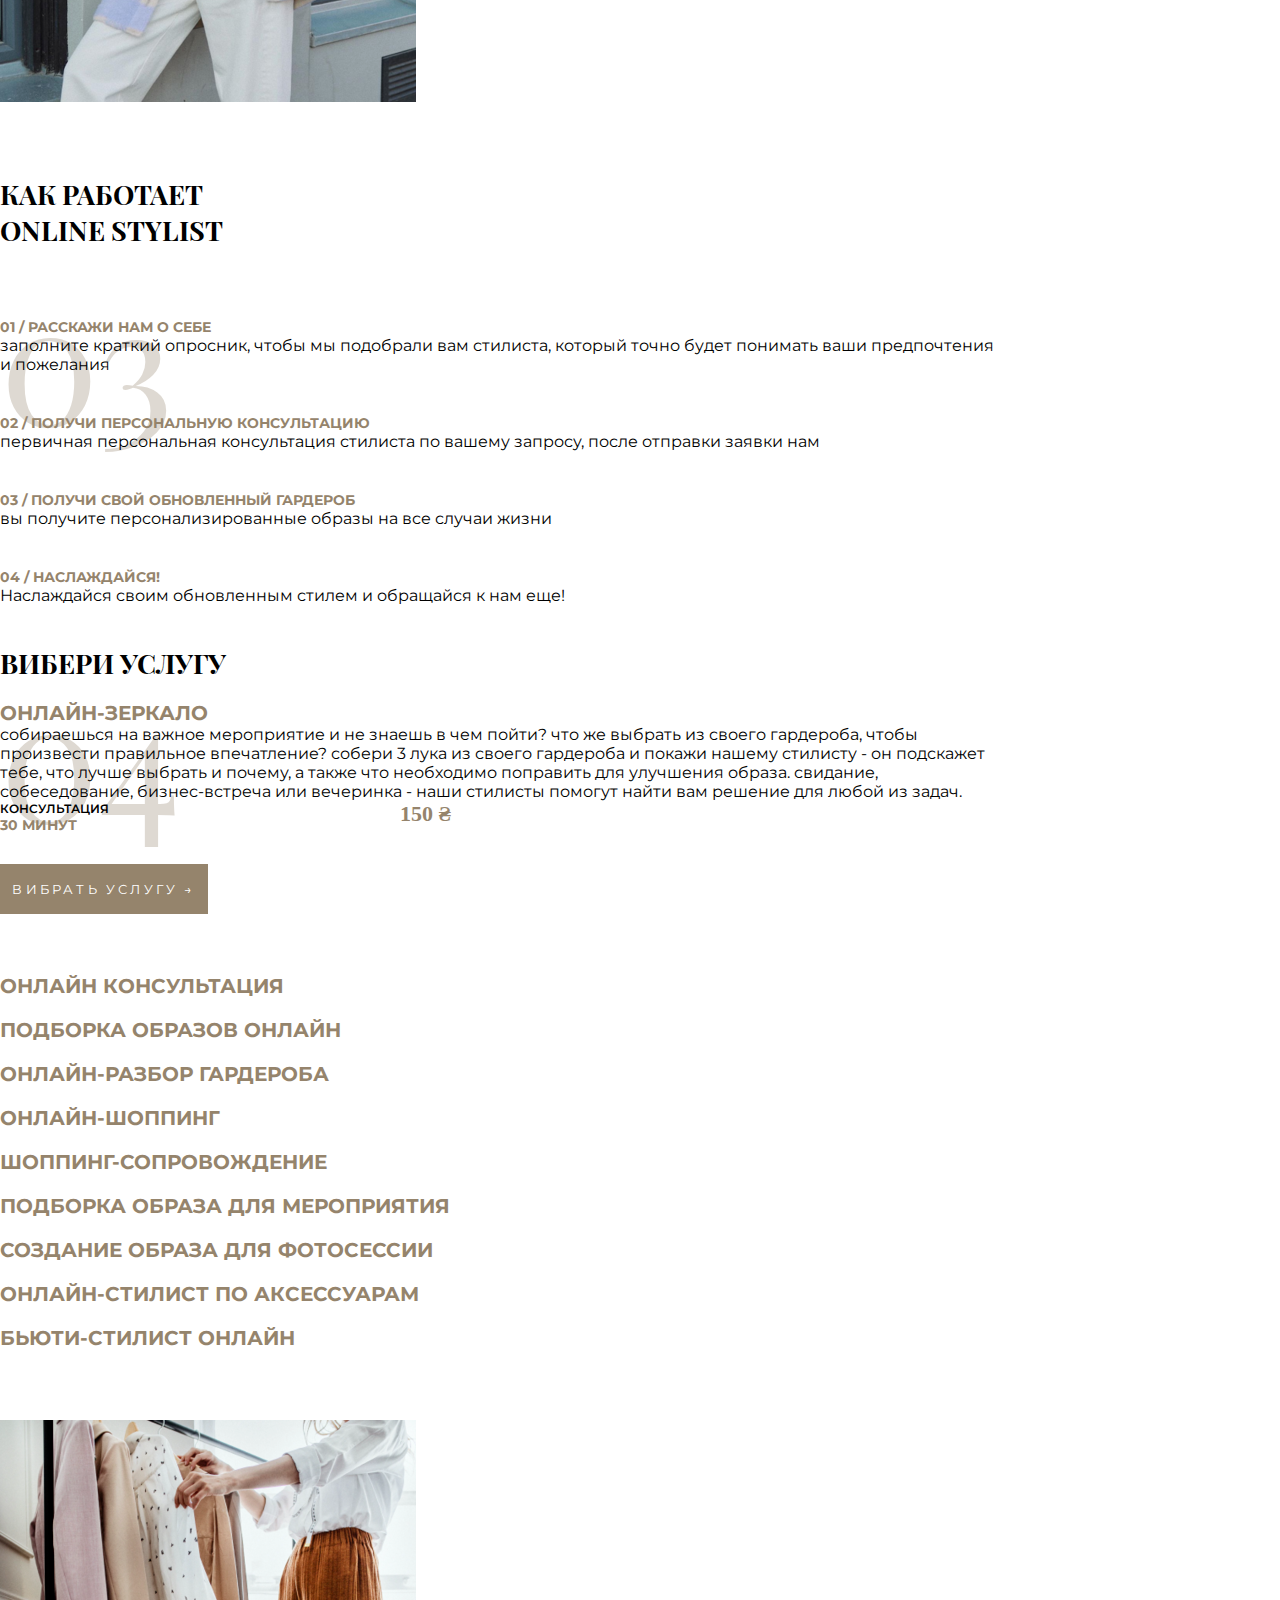
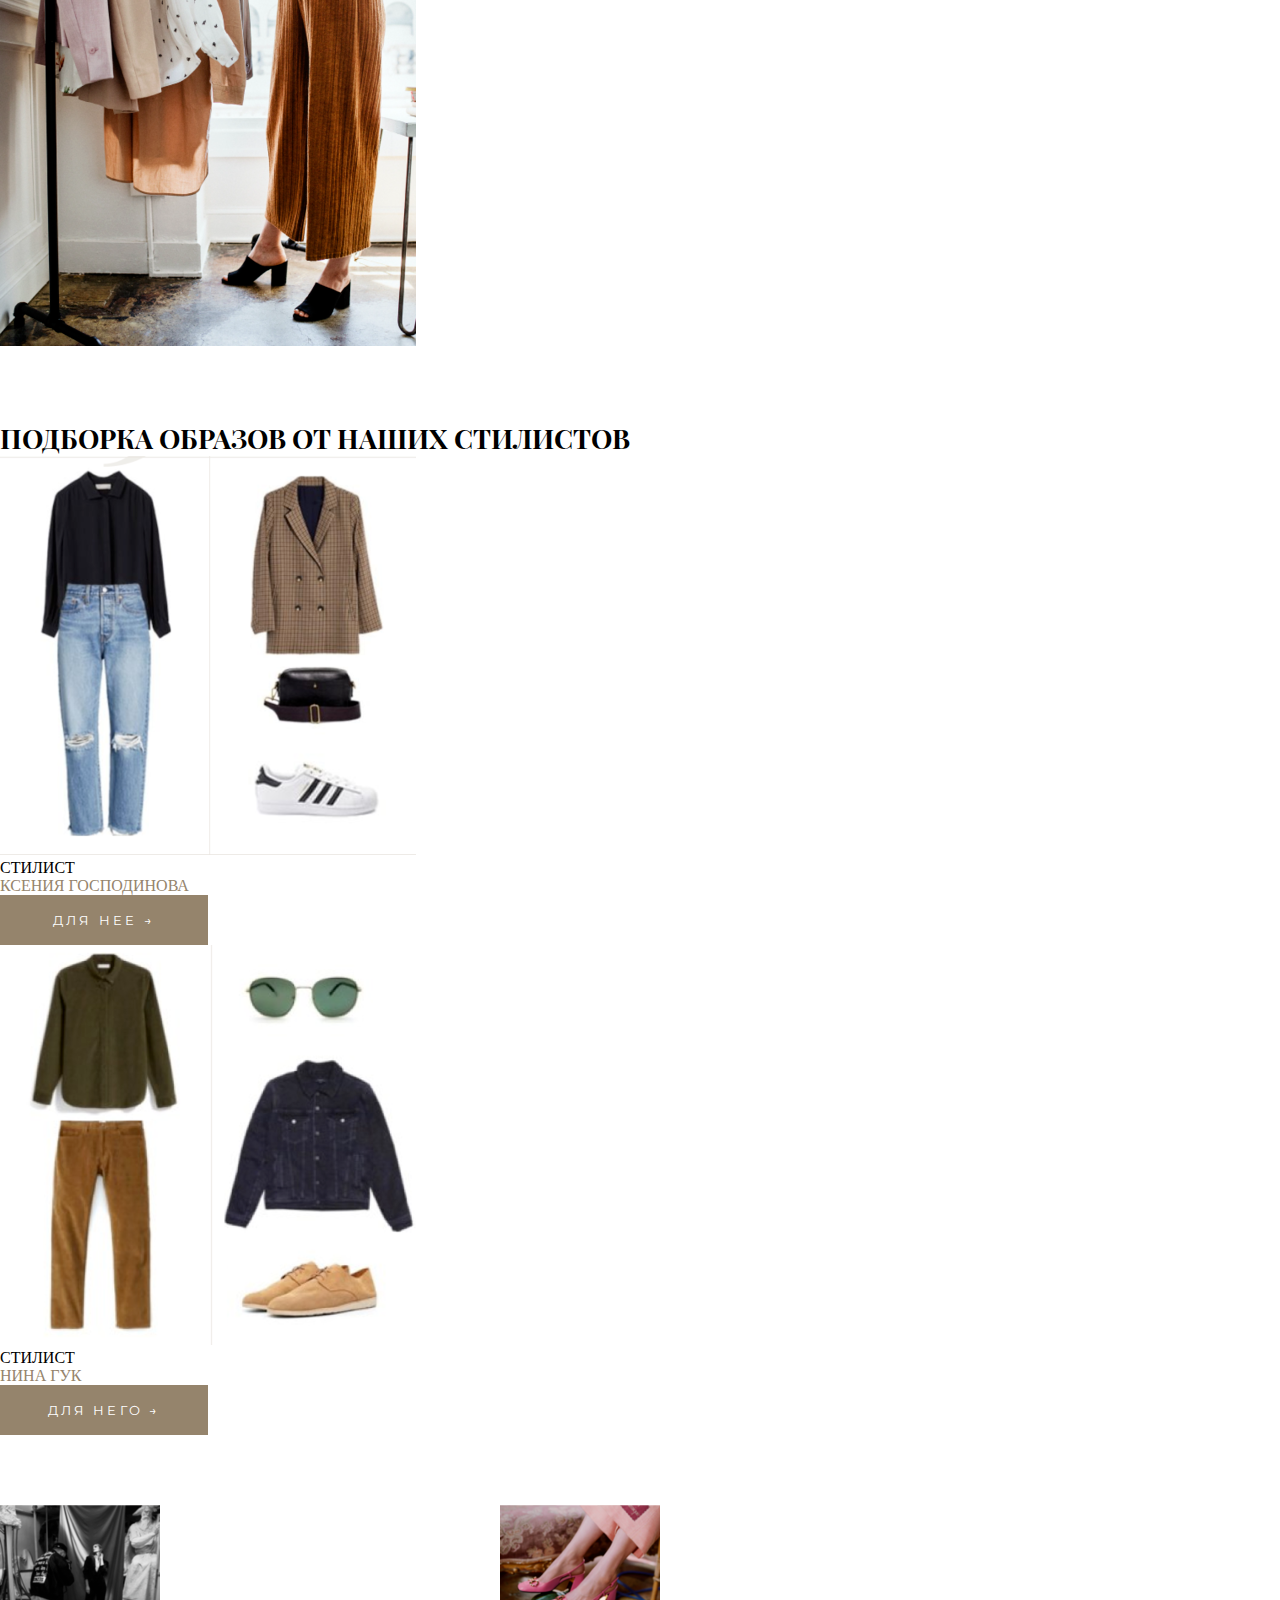
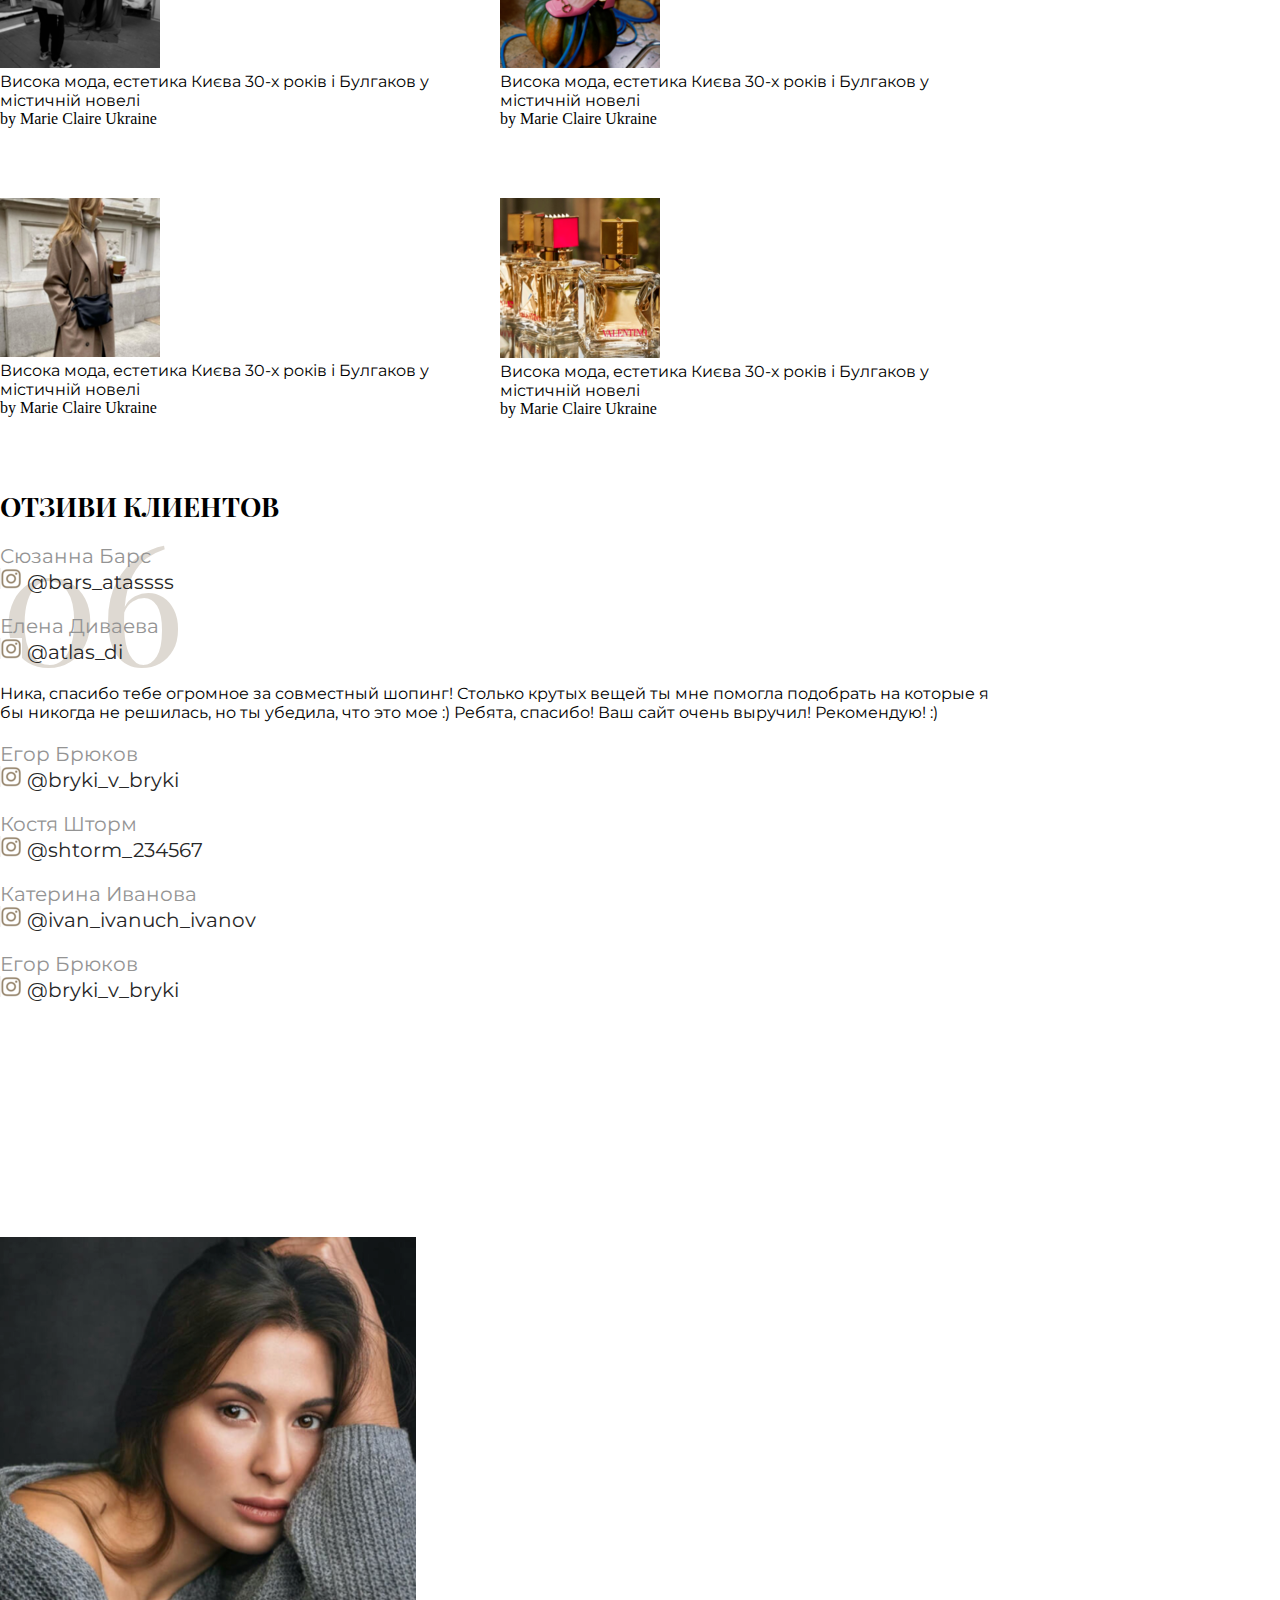
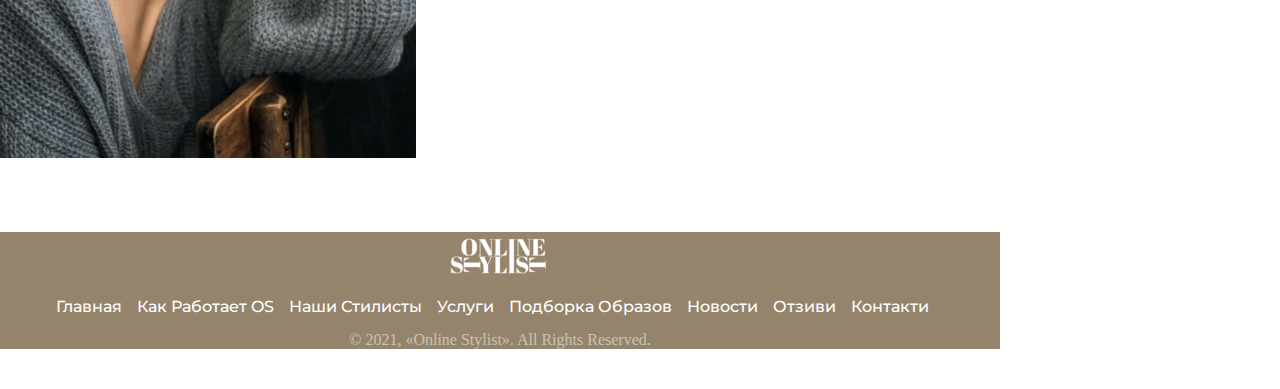
==== commit b2b2152e: "final page" ====
--- a/index.html
+++ b/index.html
@@ -206,6 +206,66 @@
                     <span>by Marie Claire Ukraine</span>
                 </div>
             </div>
+            <div class="col-lg-5 top">
+                <div class="backgroundnum">06</div>
+                <h2>Отзиви клиентов</h2>
+                <div class="client-feedback">
+                    Сюзанна Барс</br>
+                    <img src="images/insta_logo.png">
+                    <a href="https://www.instagram.com/suzanna_bars/">@bars_atassss</a>
+                </div>
+                <div class="client-feedback">
+                    Елена Диваева</br>
+                    <img src="images/insta_logo.png">
+                    <a href="https://www.instagram.com/suzanna_bars/">@atlas_di</a>
+                </div>
+                <p>Ника, спасибо тебе огромное за совместный шопинг!
+                    Столько крутых вещей ты мне помогла подобрать на
+                    которые я бы никогда не решилась, но ты убедила,
+                    что это мое :) Ребята, спасибо! Ваш сайт очень выручил!
+                    Рекомендую! :)</p>
+                <div class="client-feedback">
+                    Егор Брюков </br>
+                    <img src="images/insta_logo.png">
+                    <a href="https://www.instagram.com/suzanna_bars/">@bryki_v_bryki</a>
+                </div>
+                <div class="client-feedback">
+                    Костя Шторм</br>
+                    <img src="images/insta_logo.png">
+                    <a href="https://www.instagram.com/suzanna_bars/">@shtorm_234567</a>
+                </div>
+                <div class="client-feedback">
+                    Катерина Иванова</br>
+                    <img src="images/insta_logo.png" alt="Susana">
+                    <a href="https://www.instagram.com/suzanna_bars/">@ivan_ivanuch_ivanov </a>
+                </div>
+                <div class="client-feedback">
+                    Егор Брюков</br>
+                    <img src="images/insta_logo.png" alt="Susana">
+                    <a href="https://www.instagram.com/suzanna_bars/">@bryki_v_bryki </a>
+                </div>
+            </div>
+            <div class="col-lg-5">
+                <img class="elena_img" src="images/Elena.png" alt="Elena-Divaeva">
+            </div>
+            <div class="col-12-lg footer top">
+                <div>
+                    <img src="images/logo_brown.png" alt="logo">
+                </div>
+                <div>
+                    <ul>
+                        <li><a href="#">Главная</a></li>
+                        <li><a href="#">Как работает OS</a></li>
+                        <li> <a href="#">Наши стилисты</a></li>
+                        <li><a href="#">Услуги</a></li>
+                        <li><a href="#">Подборка образов</a></li>
+                        <li><a href="#">Новости</a></li>
+                        <li><a href="#">Отзиви</a></li>
+                        <li><a href="#">Контакти</a></li>
+                    </ul>
+                </div>
+                <div class="rights">© 2021, «Online Stylist». All Rights Reserved.</div>
+            </div>
         </div>
     </div>
 
--- a/styles/styles.css
+++ b/styles/styles.css
@@ -57,7 +57,7 @@
     color: #272727;
 }
 
-.intro {
+/* .intro {
     height: 390px;
     background-image: url(../images/man_main_page.png), url(../images/woman_main_page.png);
     background-position: right, left;
@@ -65,7 +65,7 @@
     background-size: contain;
     background-color: #e8e5de;
     text-align: center;
-}
+} */
 
 h2 {
     font-family: 'Playfair Display SC', serif;
@@ -193,4 +193,37 @@
 }
 .digest {
     display: flex;
+}
+.client-feedback {
+margin: 20px 0 20px;
+font-family: 'Montserrat';
+font-size: 20px;
+color: #949494;
+}
+.elena_img {
+    margin-top: 215px;
+}
+.footer {
+    background-color: var(--main-color);
+}
+.footer ul {
+    list-style-type: none;
+    margin: 15px 0 15px;
+    display: flex;
+    justify-content: space-between;
+}
+.footer li a {
+    padding-right: 15px;
+    color: white;
+    font-family: 'Montserrat';
+    font-weight: 500;
+    text-transform: capitalize;
+}
+.footer div {
+    display: flex;
+    justify-content: center;
+}
+.rights {
+    color: rgba(255, 255, 255, 0.5);
+    margin-bottom: 40px;
 }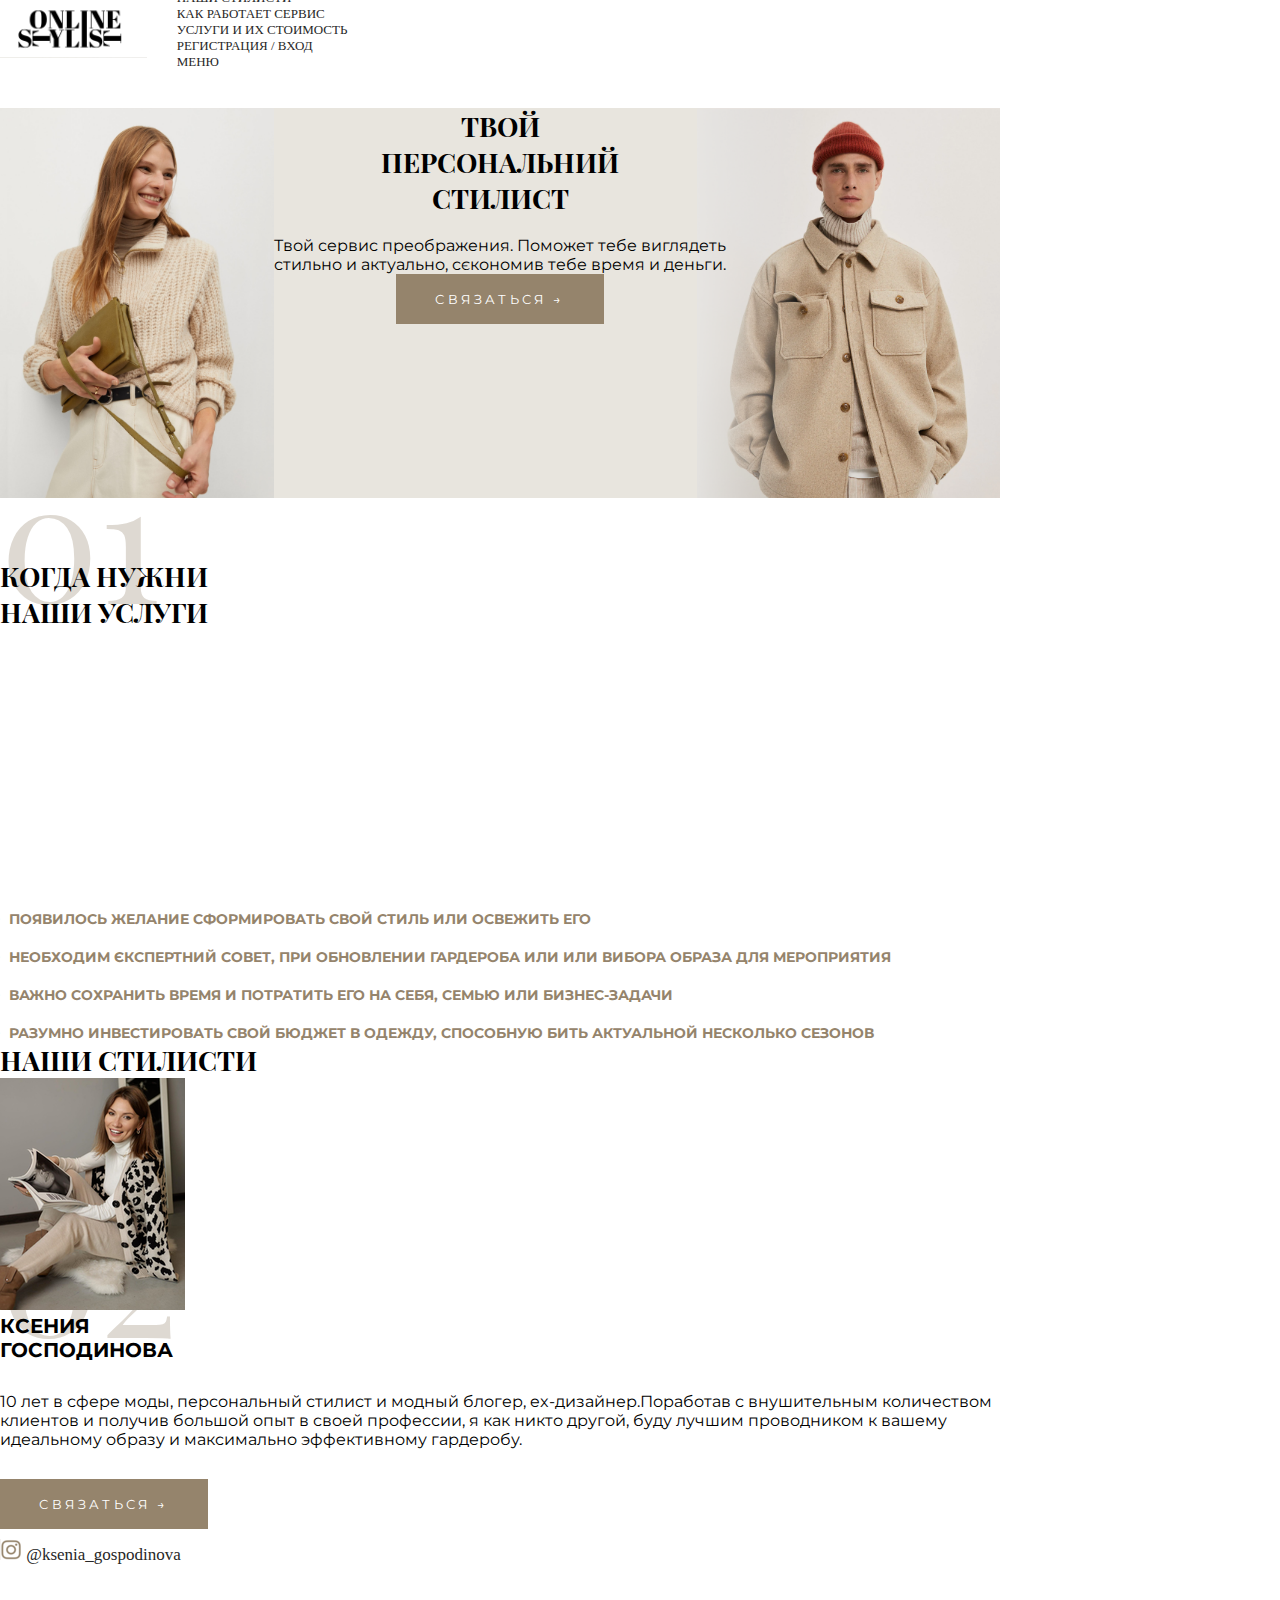
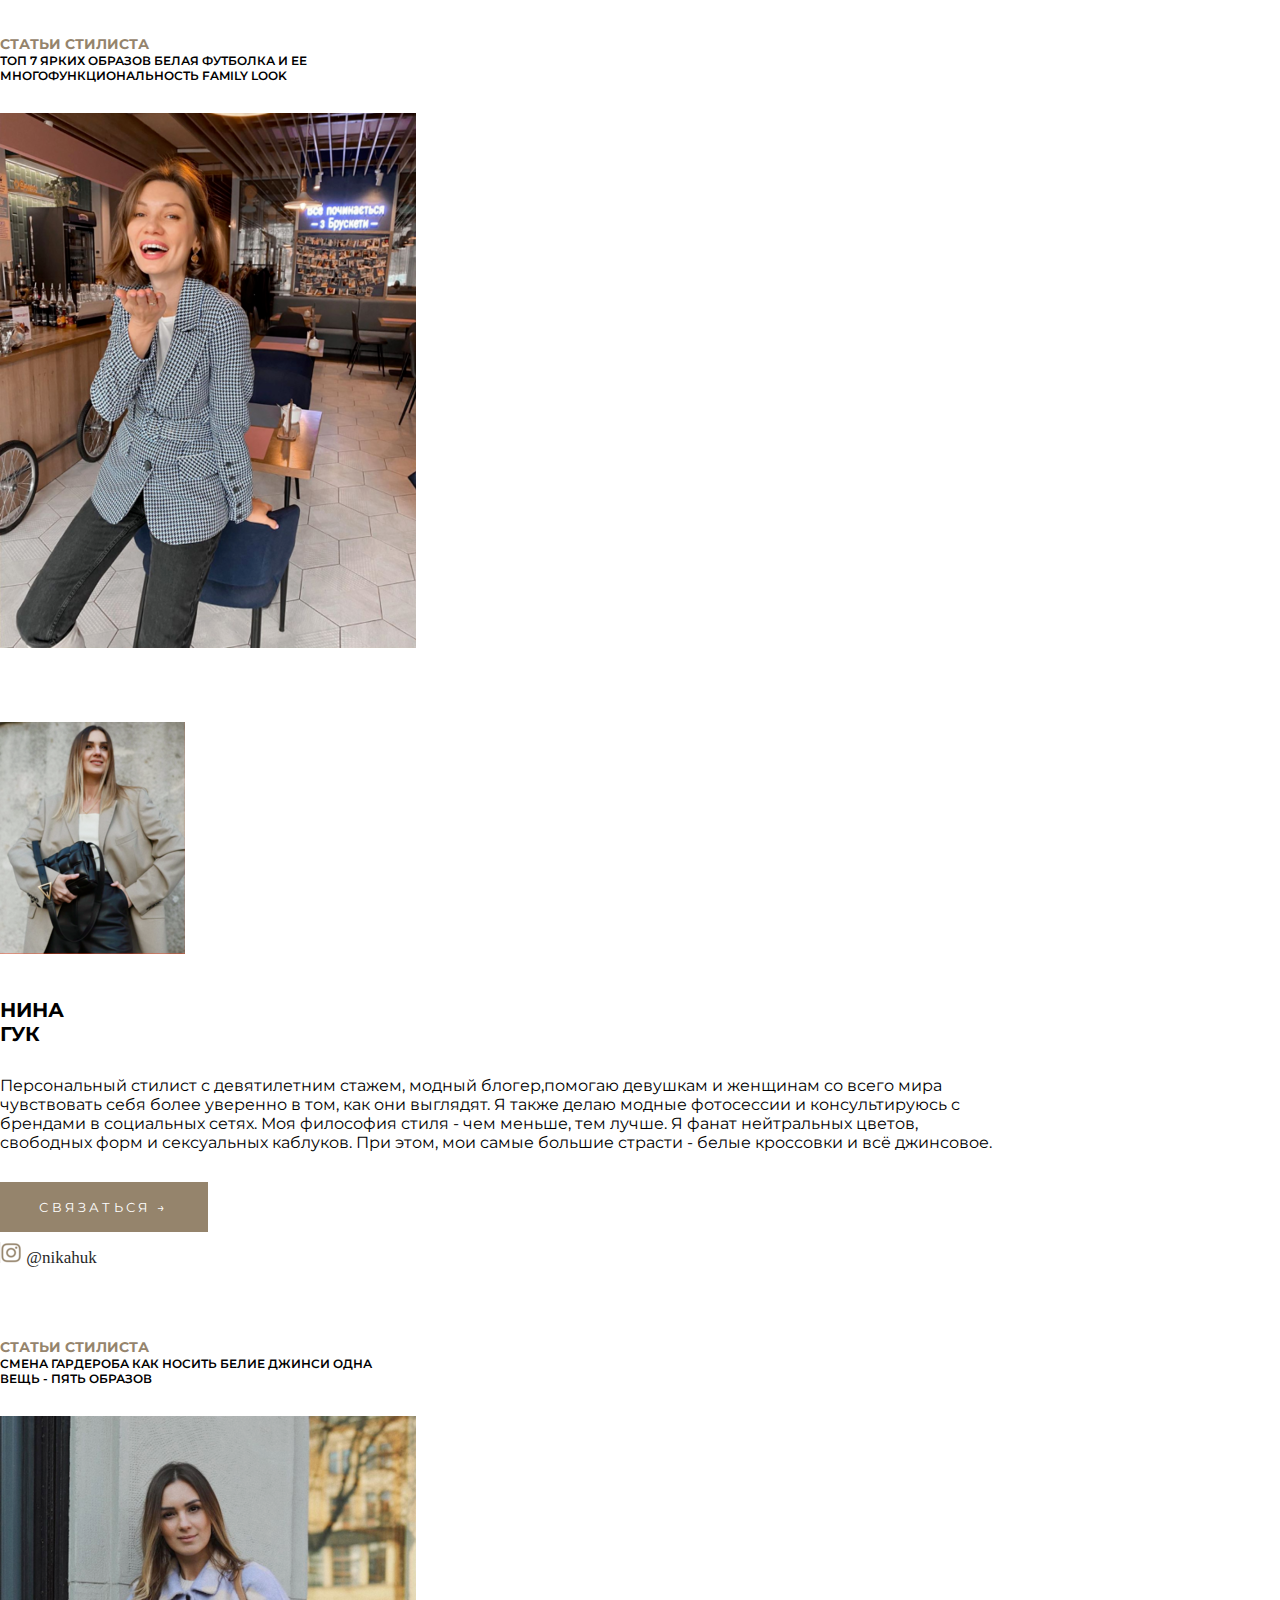
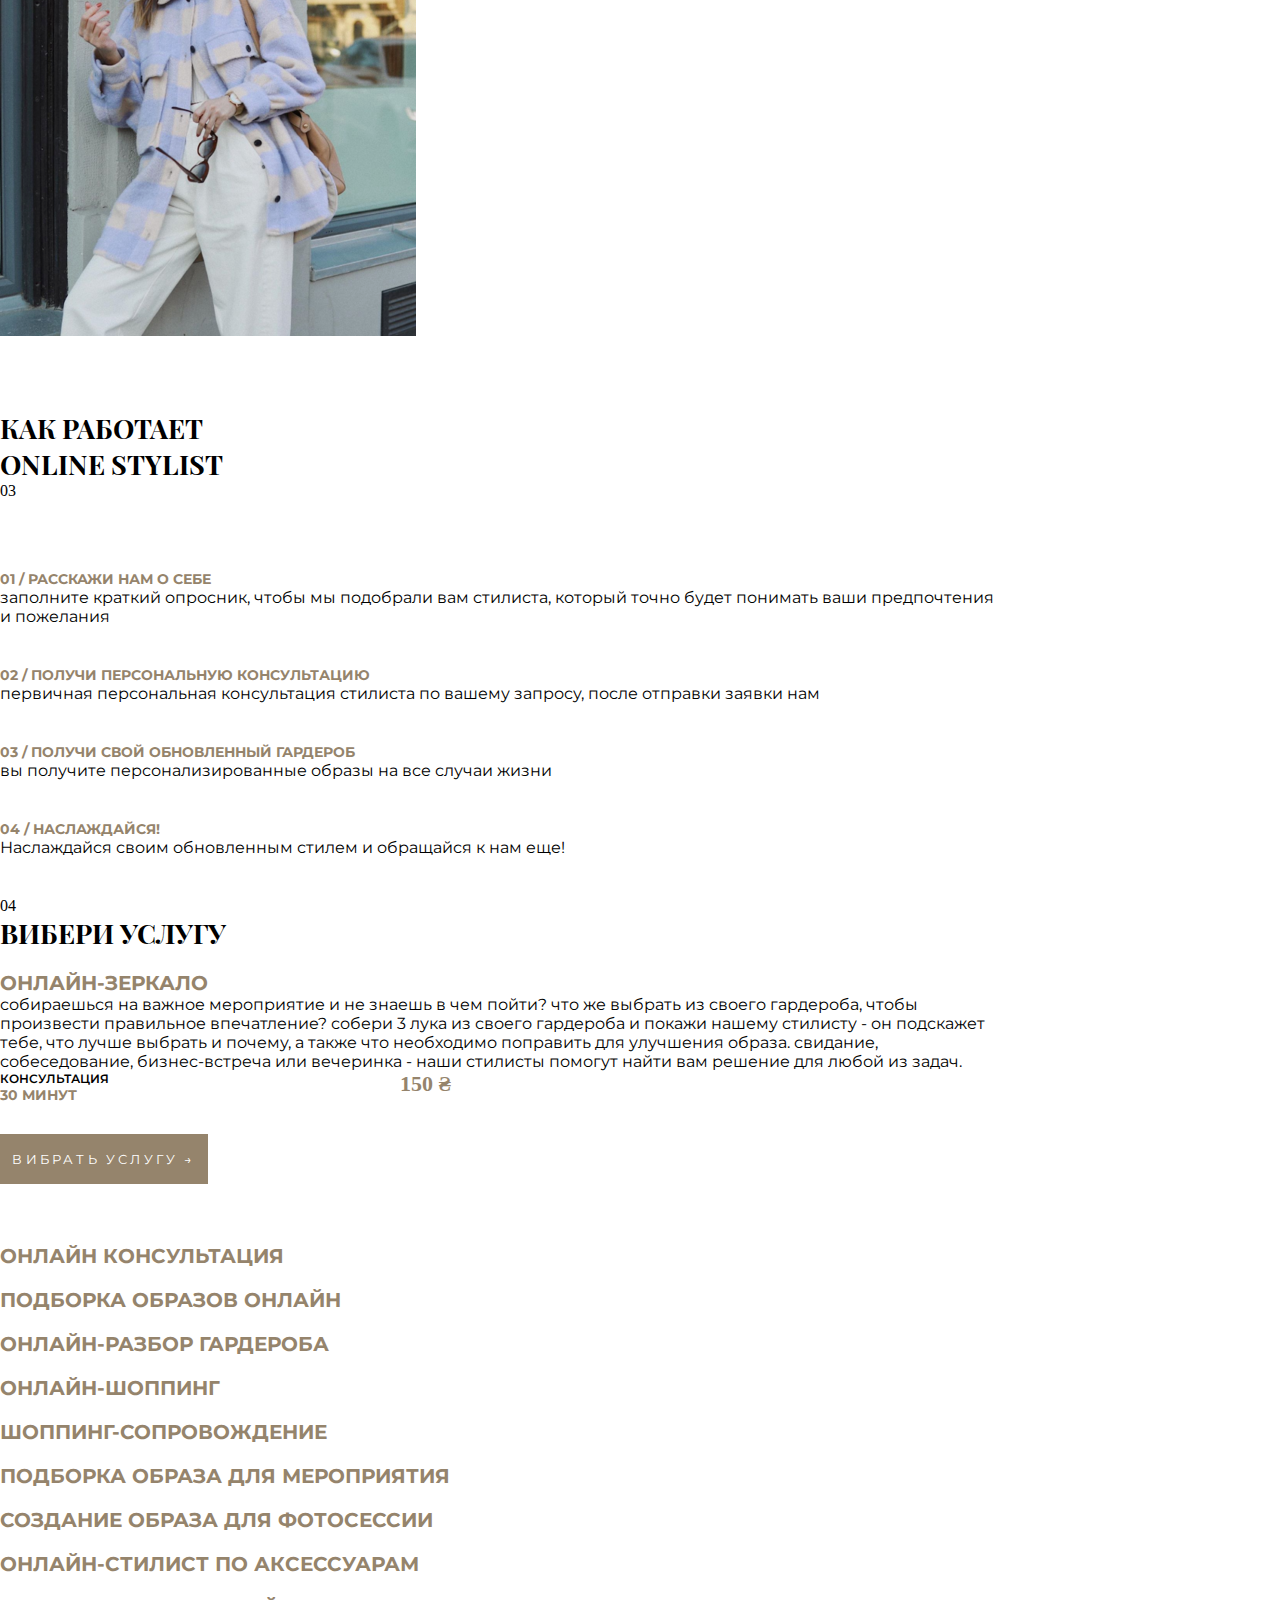
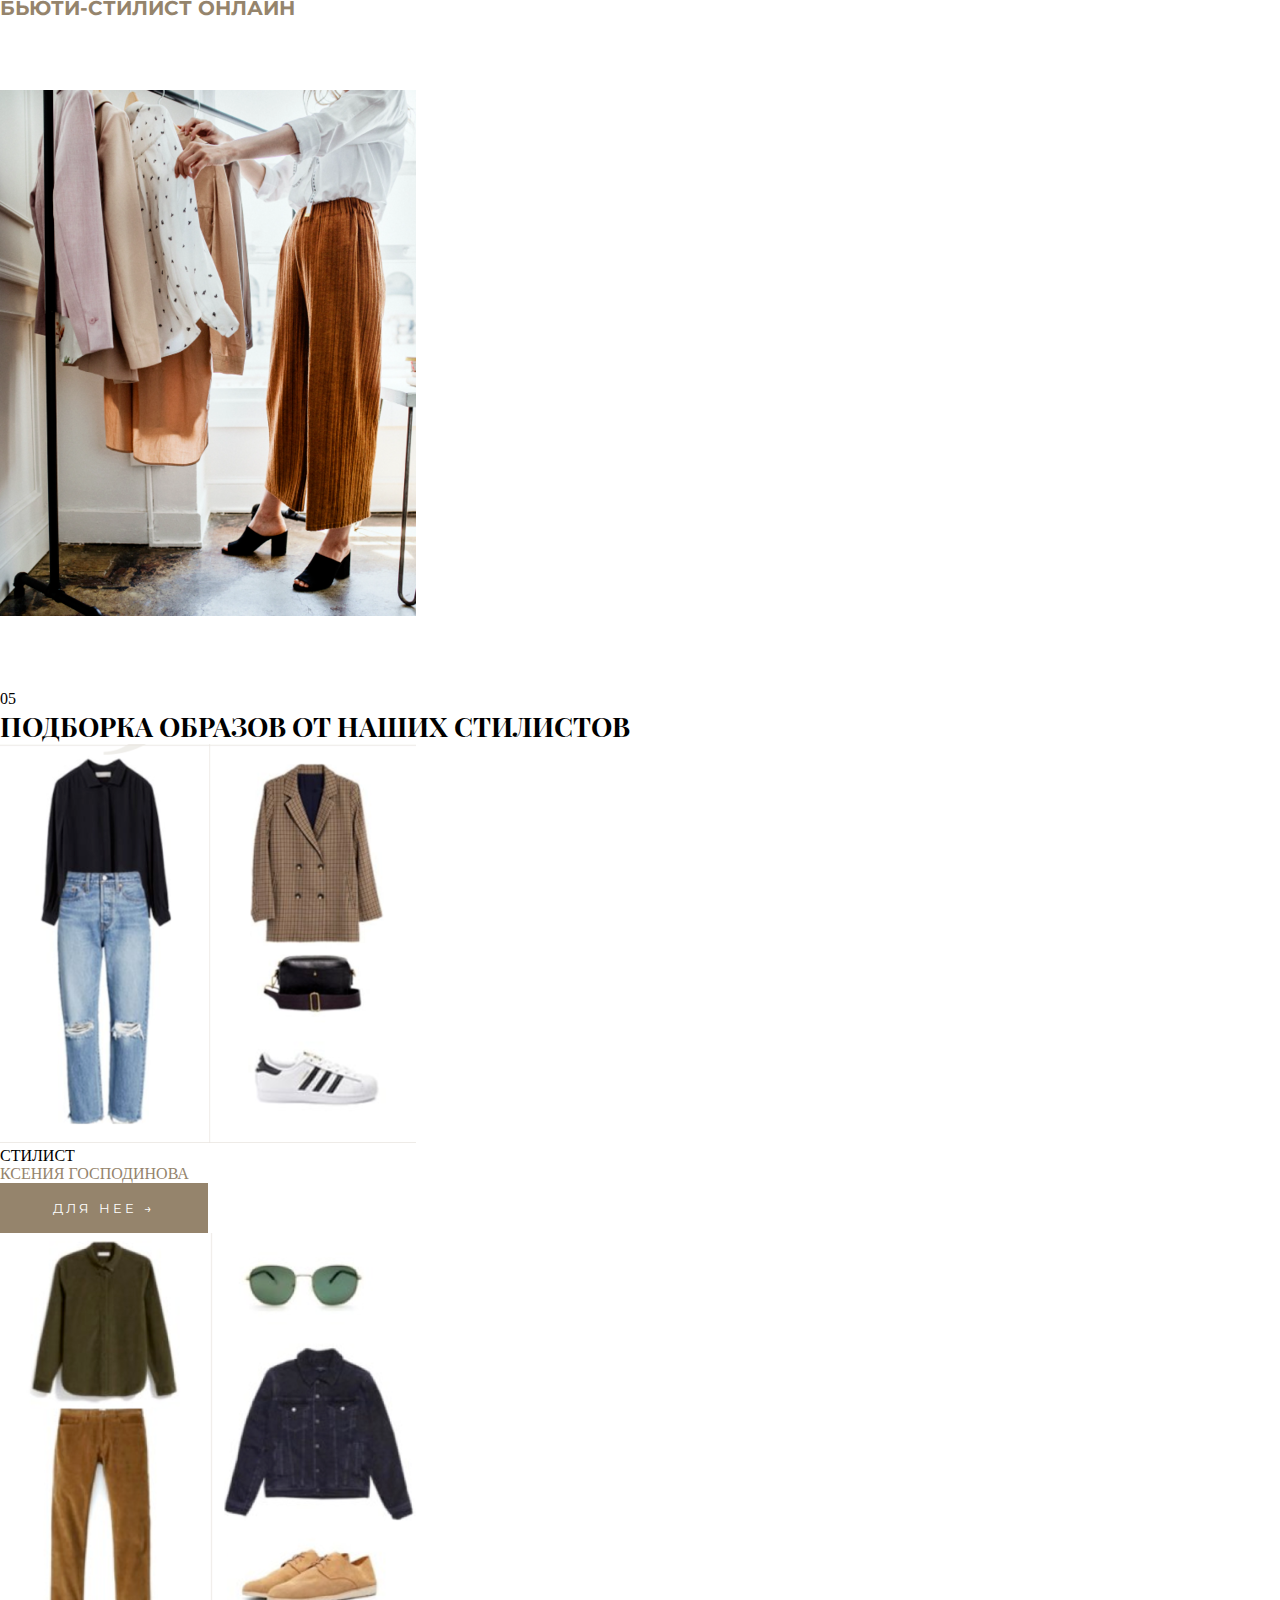
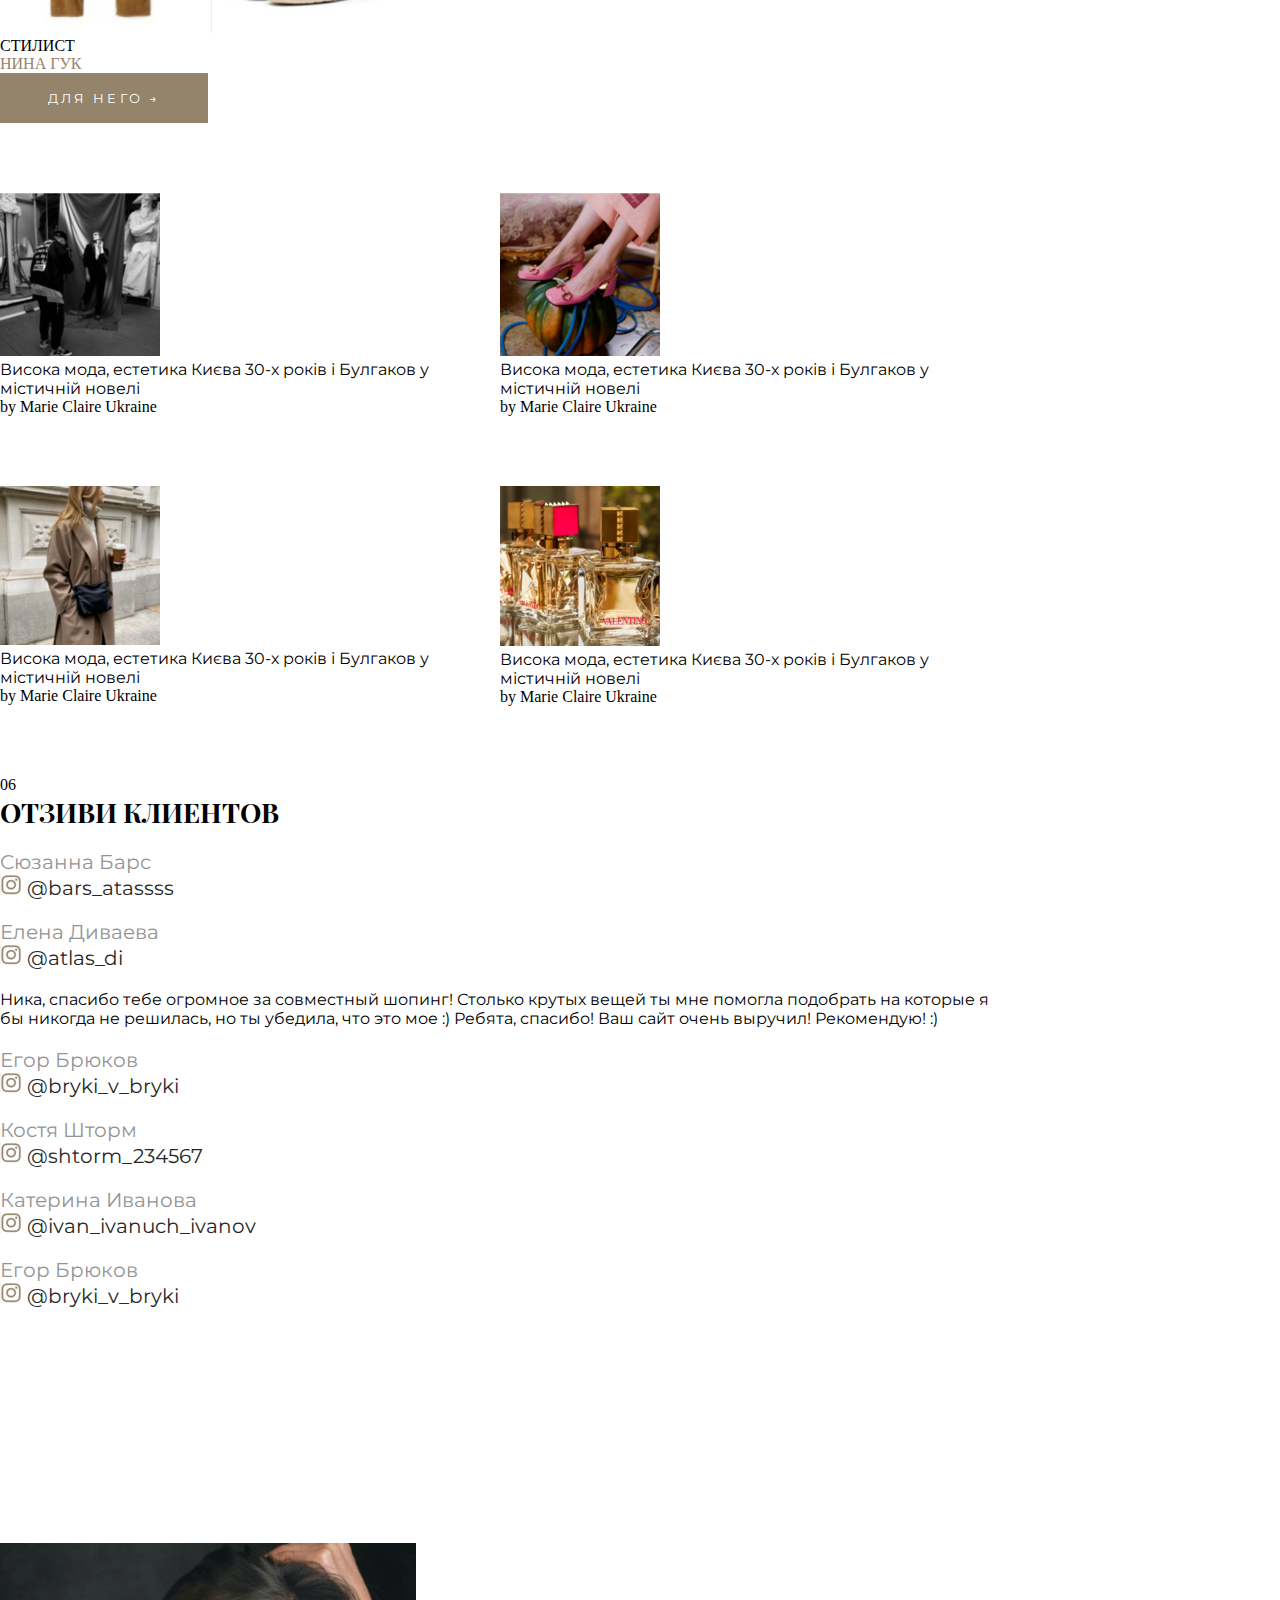
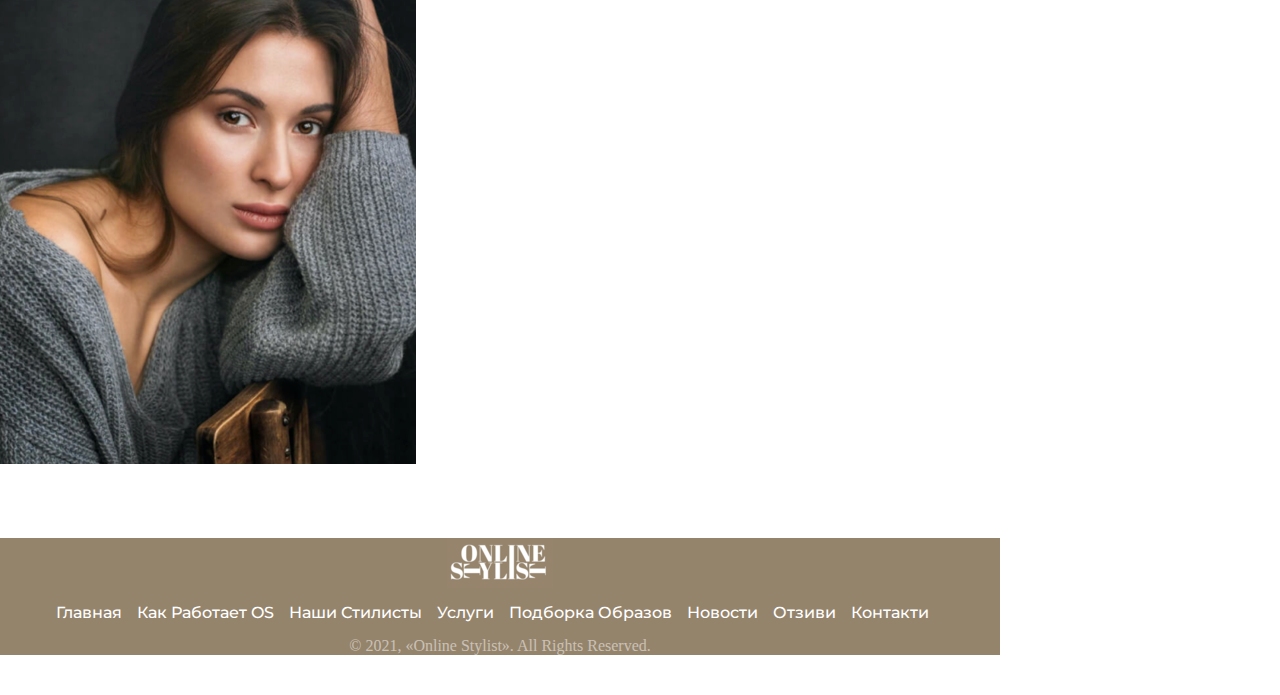
==== commit 2b5fdf4f: "final page2" ====
--- a/index.html
+++ b/index.html
@@ -33,21 +33,20 @@
                 </nav>
             </div>
         </div>
-        <div class="row intro">
-            <div class="col-lg-12">
-                <h2 class="h-intro">Твой </br> персональний</br>стилист</h2>
-                <div class="p-intro">
+        <div class="row">
+            <div class="col-lg-12 banner">
+                <h2 class="h-banner">Твой </br> персональний</br>стилист</h2>
+                <div class="banner-text">
                     <p>Твой сервис преображения. Поможет тебе виглядеть стильно и актуально,
                         сєкономив тебе время и деньги.</p>
                 </div>
                 <button class="btn">Связаться &rarr;</button>
             </div>
-
         </div>
         <div class="row justify-content-center">
             <div class="col-lg-5">
-                <div class="backgroundnum">01</div>
                 <h2 class="h-section1">Когда нужни </br>наши услуги</h2>
+                <div class="background num01">01</div>
             </div>
             <div class="col-lg-5 stylist-list pluslist">
                 <ul>
@@ -61,9 +60,9 @@
                         несколько сезонов</li>
                 </ul>
             </div>
-            <div class="col-lg-5 top">
+            <div class="col-lg-5 parent">
                 <h2>Наши стилисти</h2>
-                <div class="backgroundnum">02</div>
+                <div class="background num02">02</div>
                 <div class="ksenia1"> <img src="images/ksenia1.png" alt="ksenia1">
                 </div>
                 <h3>Ксения</br>Господинова</h3>
--- a/styles/styles.css
+++ b/styles/styles.css
@@ -16,16 +16,13 @@
 
 ul {
     list-style-type: none;
-    margin: 0;
-    padding: 0;
-}
-
+}
 nav {
     display: flex;
     justify-content: space-between;
     height: 60px;
-}
-
+    align-items: center;
+}
 nav img {
     height: 60px;
     margin-right: 30px;
@@ -36,12 +33,10 @@
     font-size: small;
     text-transform: uppercase;
     padding: 0;
-    align-items: center;
 }
 
 .navbar li {
-    padding-left: 15px;
-    height: 100%;
+    height: 100%
 }
 
 a {
@@ -50,22 +45,22 @@
 }
 
 a:active {
-    color: pink;
+    color: var(--main-color);
 }
 
 a:hover {
     color: #272727;
 }
 
-/* .intro {
-    height: 390px;
-    background-image: url(../images/man_main_page.png), url(../images/woman_main_page.png);
-    background-position: right, left;
-    background-repeat: no-repeat, no-repeat;
-    background-size: contain;
-    background-color: #e8e5de;
-    text-align: center;
-} */
+.banner {
+        height: 390px;
+        background-image: url(../images/man_main_page.png), url(../images/woman_main_page.png);
+        background-position: right, left;
+        background-repeat: no-repeat, no-repeat;
+        background-size: contain;
+        background-color: #e8e5de;
+        text-align: center;
+}
 
 h2 {
     font-family: 'Playfair Display SC', serif;
@@ -92,27 +87,29 @@
     top: 383px;
 }
 
-.h-intro {
+.h-banner {
     margin: 48px 0 20px;
 }
 
-.p-intro {
+.banner-text {
     width: 50%;
     margin: auto;
 }
 
 .h-section1 {
     margin-top: 60px;
-    z-index: 1;
-}
-
-.backgroundnum {
-    position: absolute;
-    z-index: -10;
+}
+
+.background {
     font-size: 165px;
     font-family: 'Playfair Display SC';
     color: var(--main-color);
     opacity: 30%;
+}
+.num01 {
+    position: relative;
+    z-index: -10;
+    bottom: 205px;
 }
 
 .stylist-list {
@@ -140,12 +137,21 @@
     margin-top: 20px;
     padding-left: 9px;
 }
+.parent {
+    position: relative;
+}
+
+.num02 {
+    position: absolute;
+    z-index: -10;
+    bottom: 186px;
+}
 
 .ksenia1 {
-    margin: 30px 0 60px;
+    /* margin: 30px 0 60px; */
 }
 .ksenia2 {
-    margin-top: 50px;
+    /* margin-top: 50px; */
 }
 
 h3 {
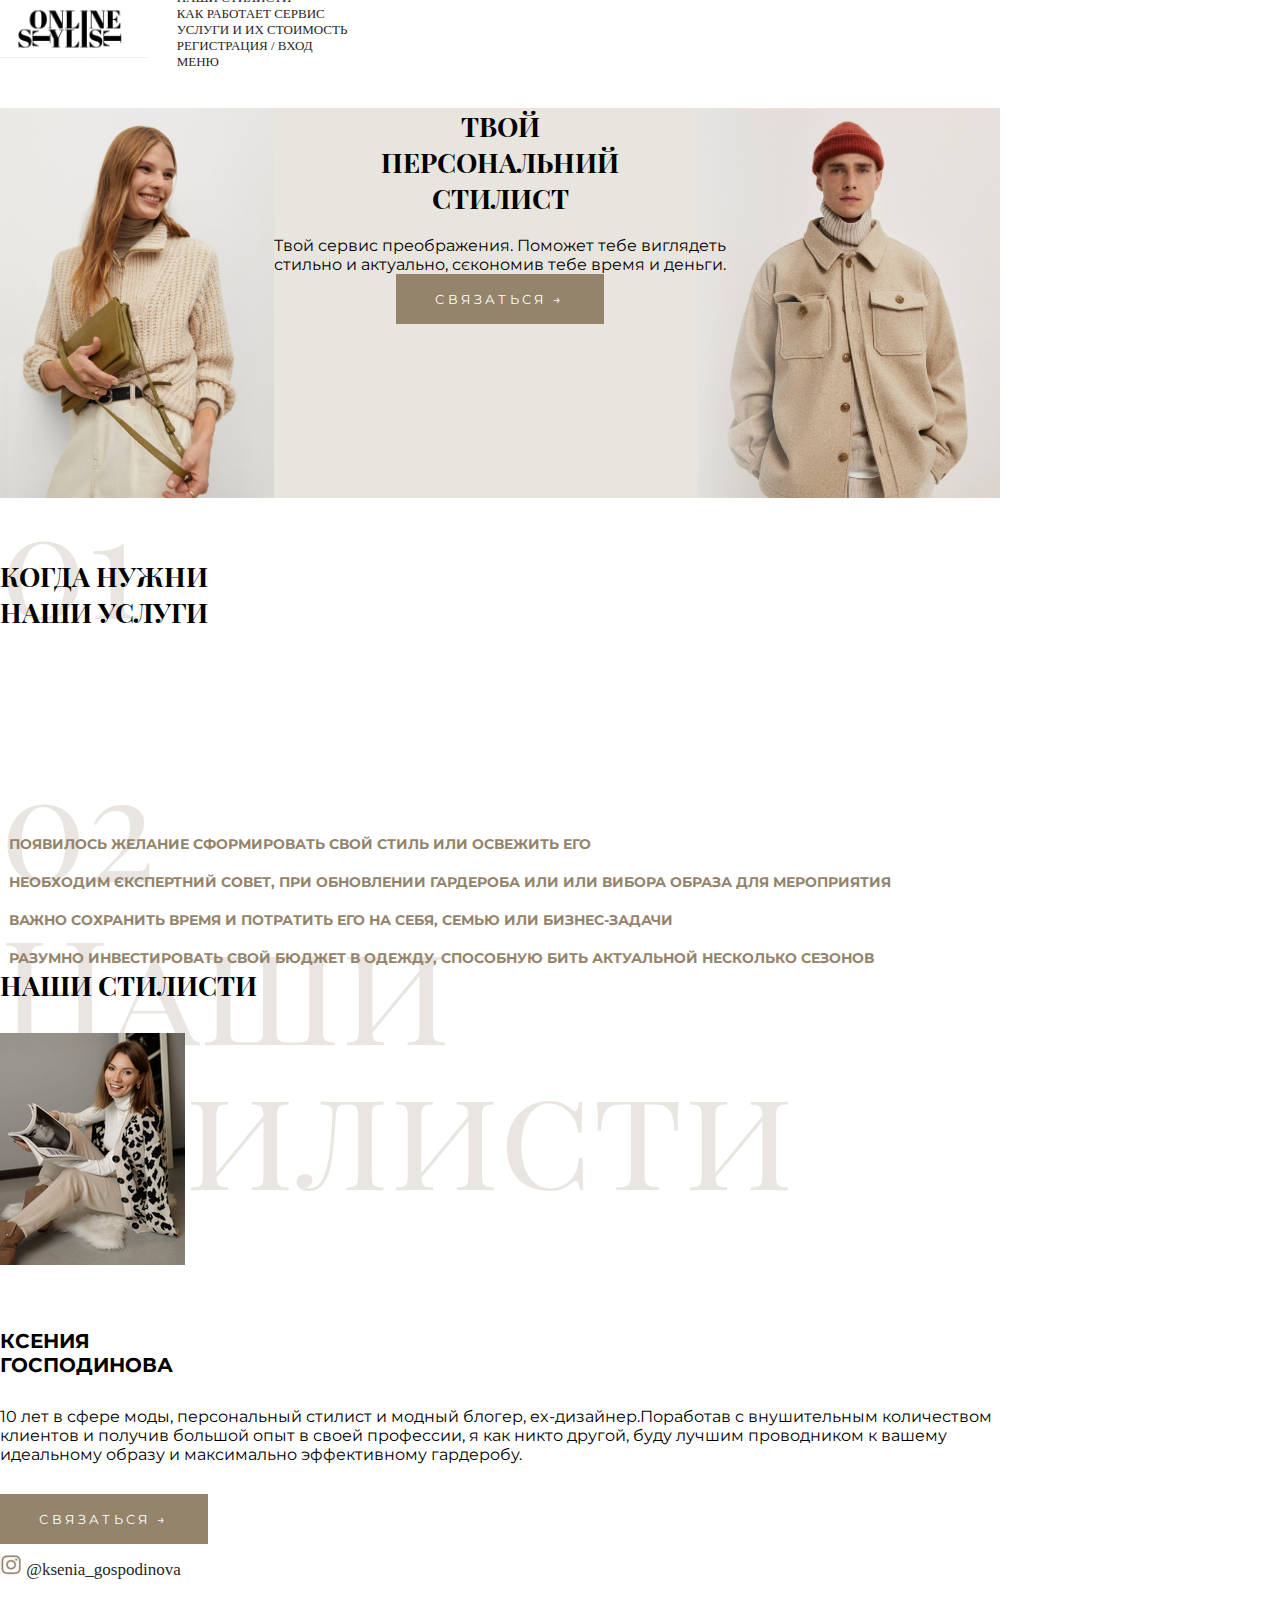
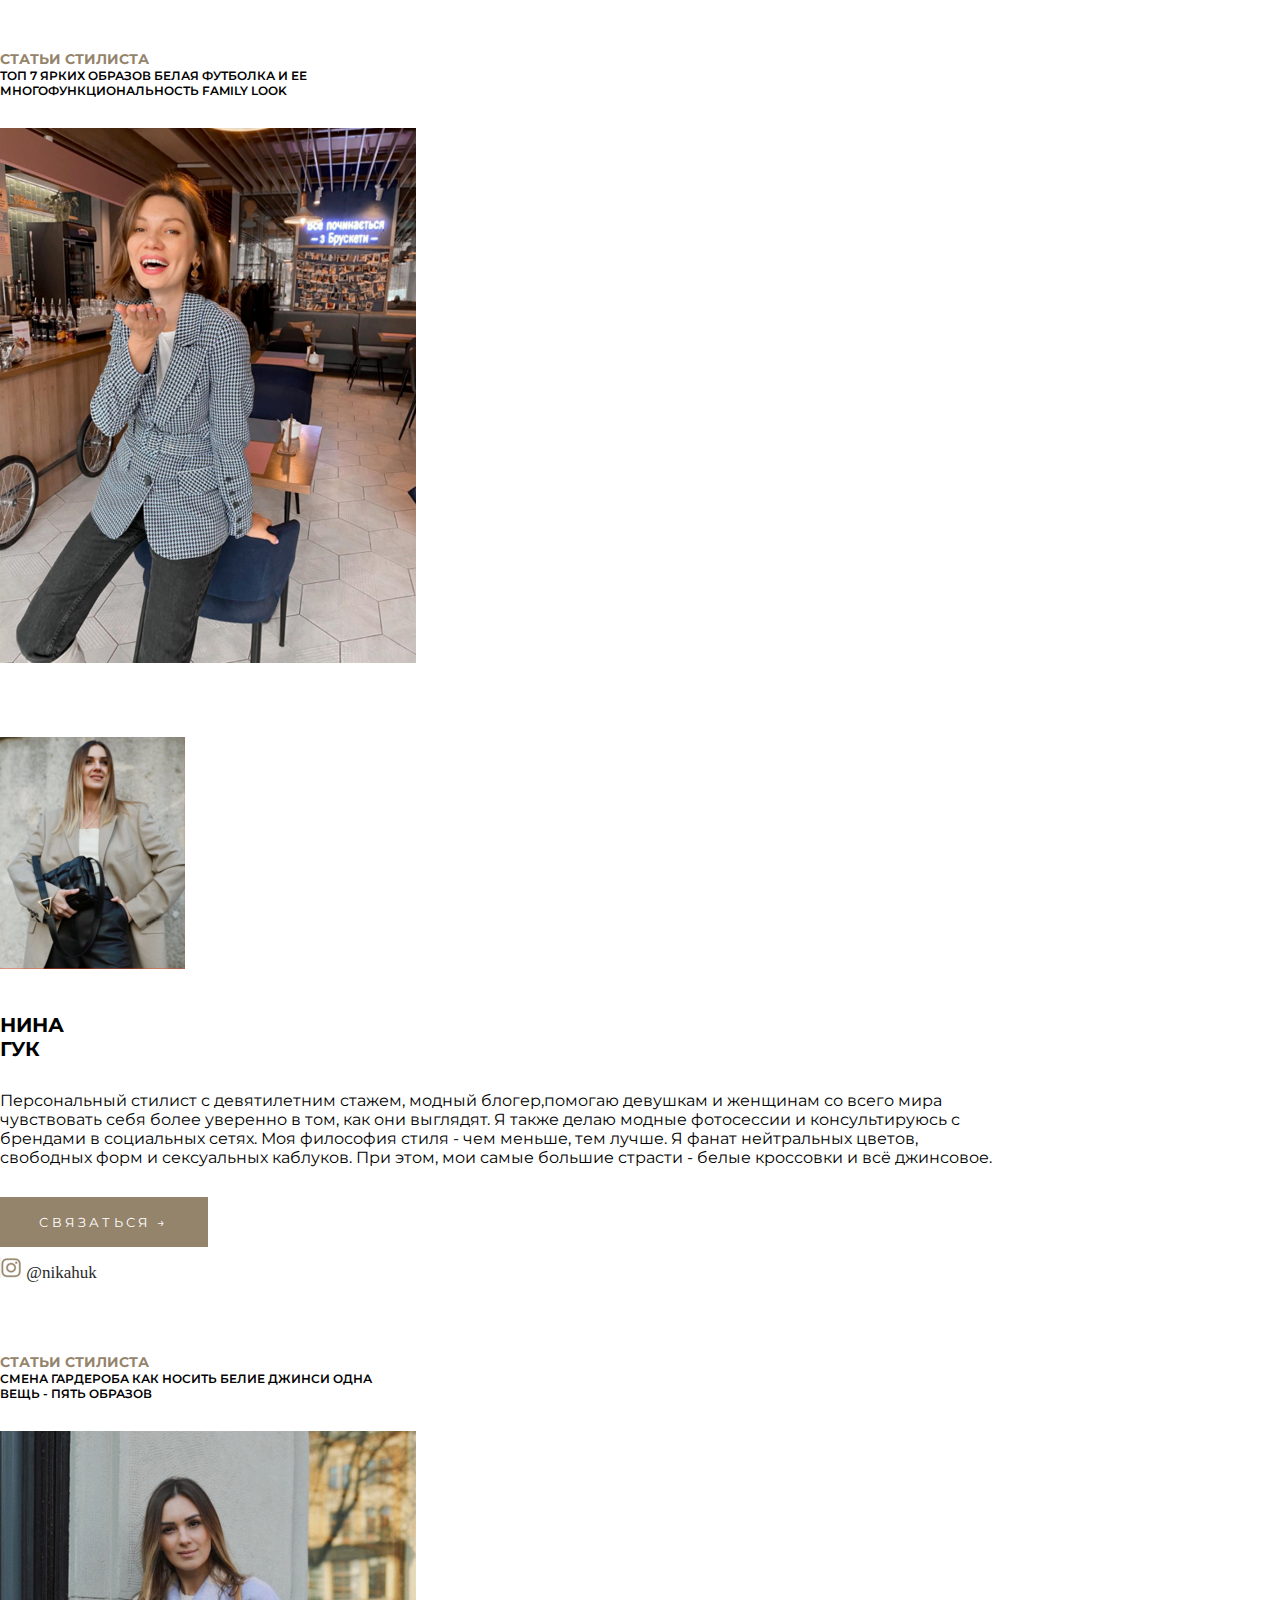
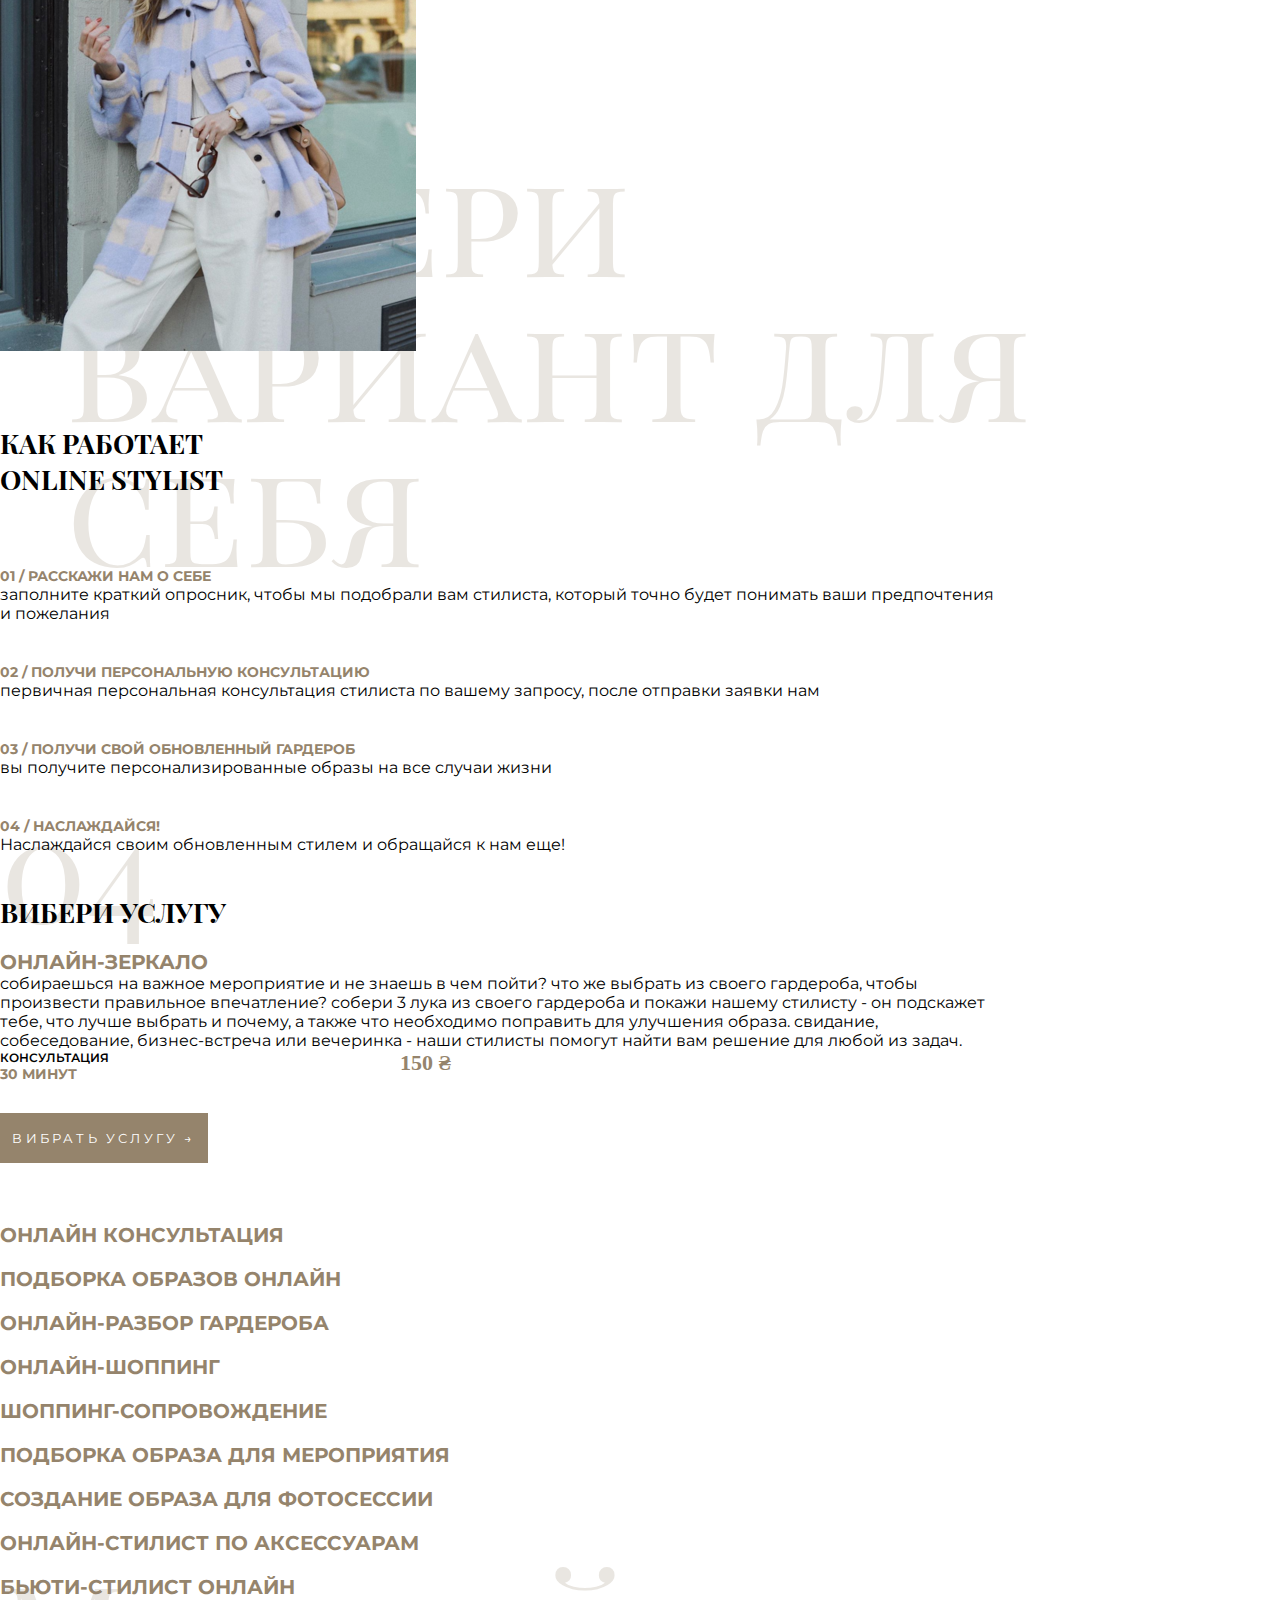
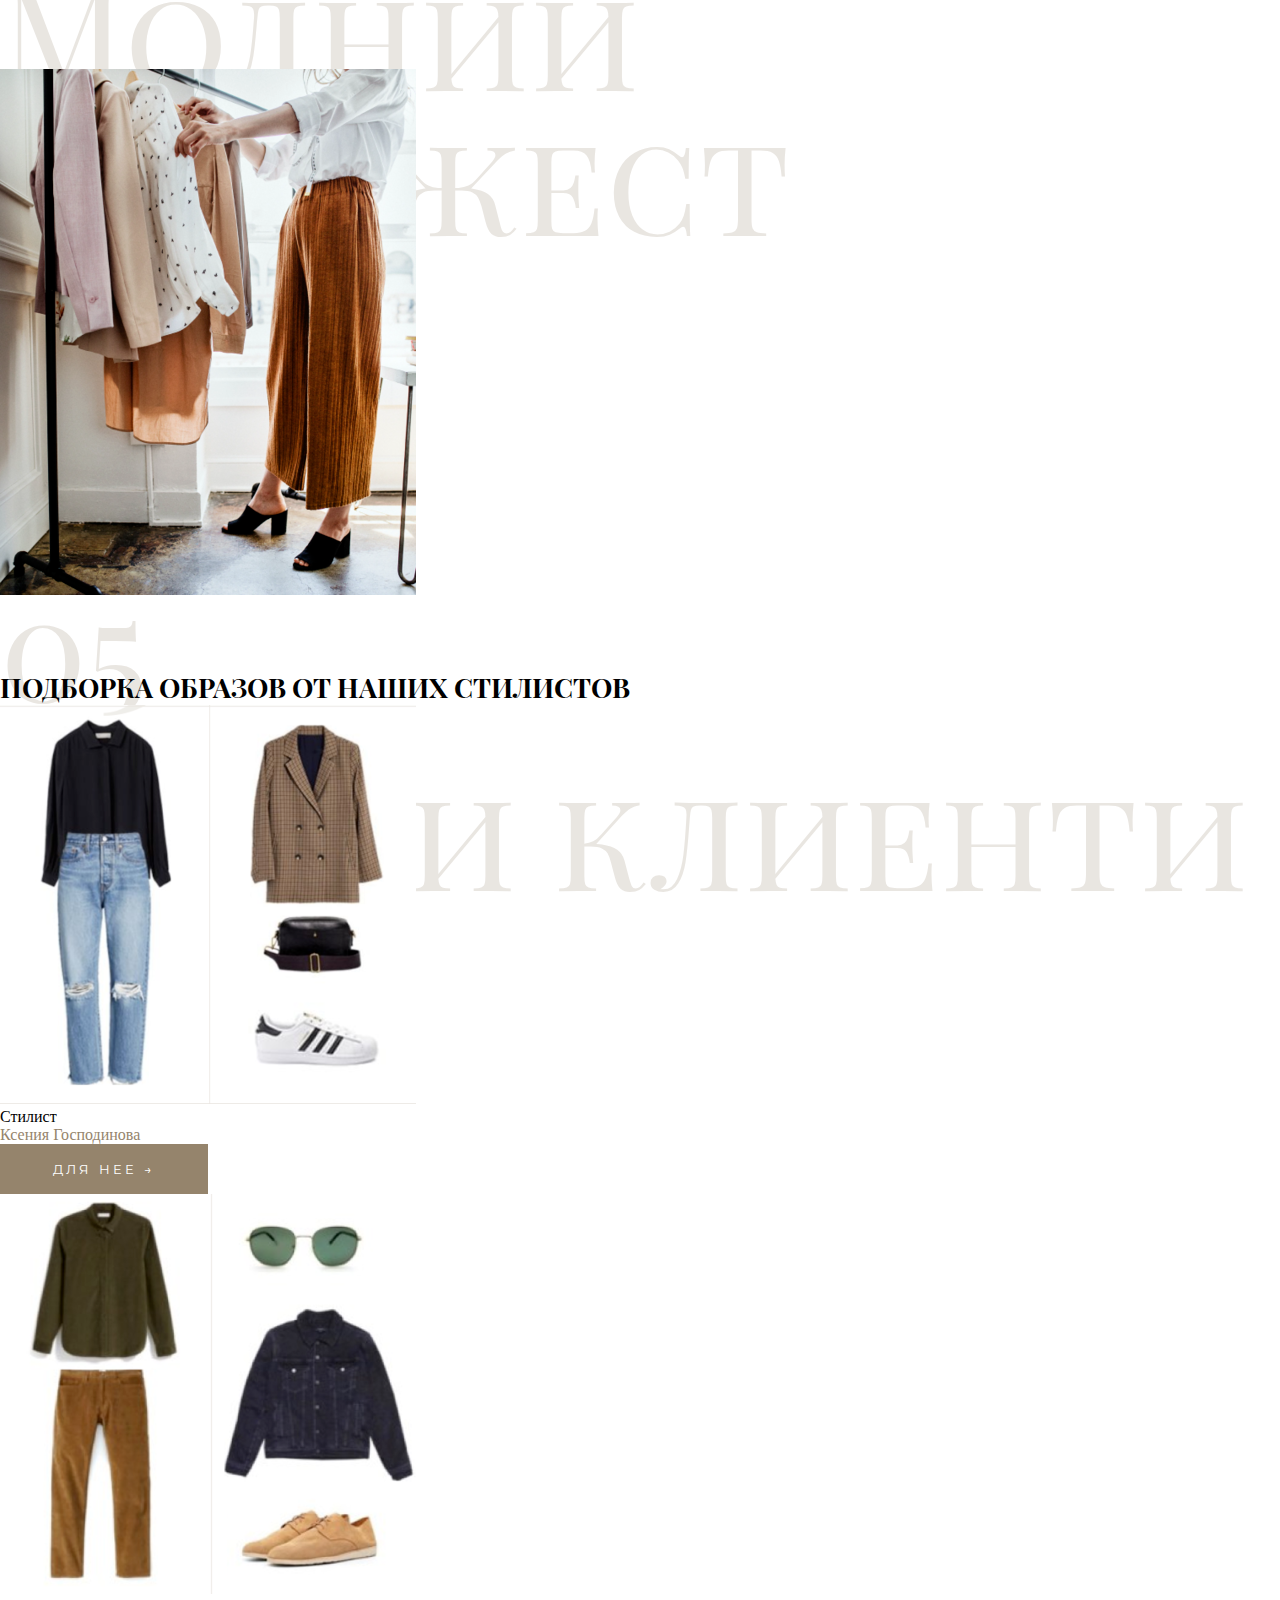
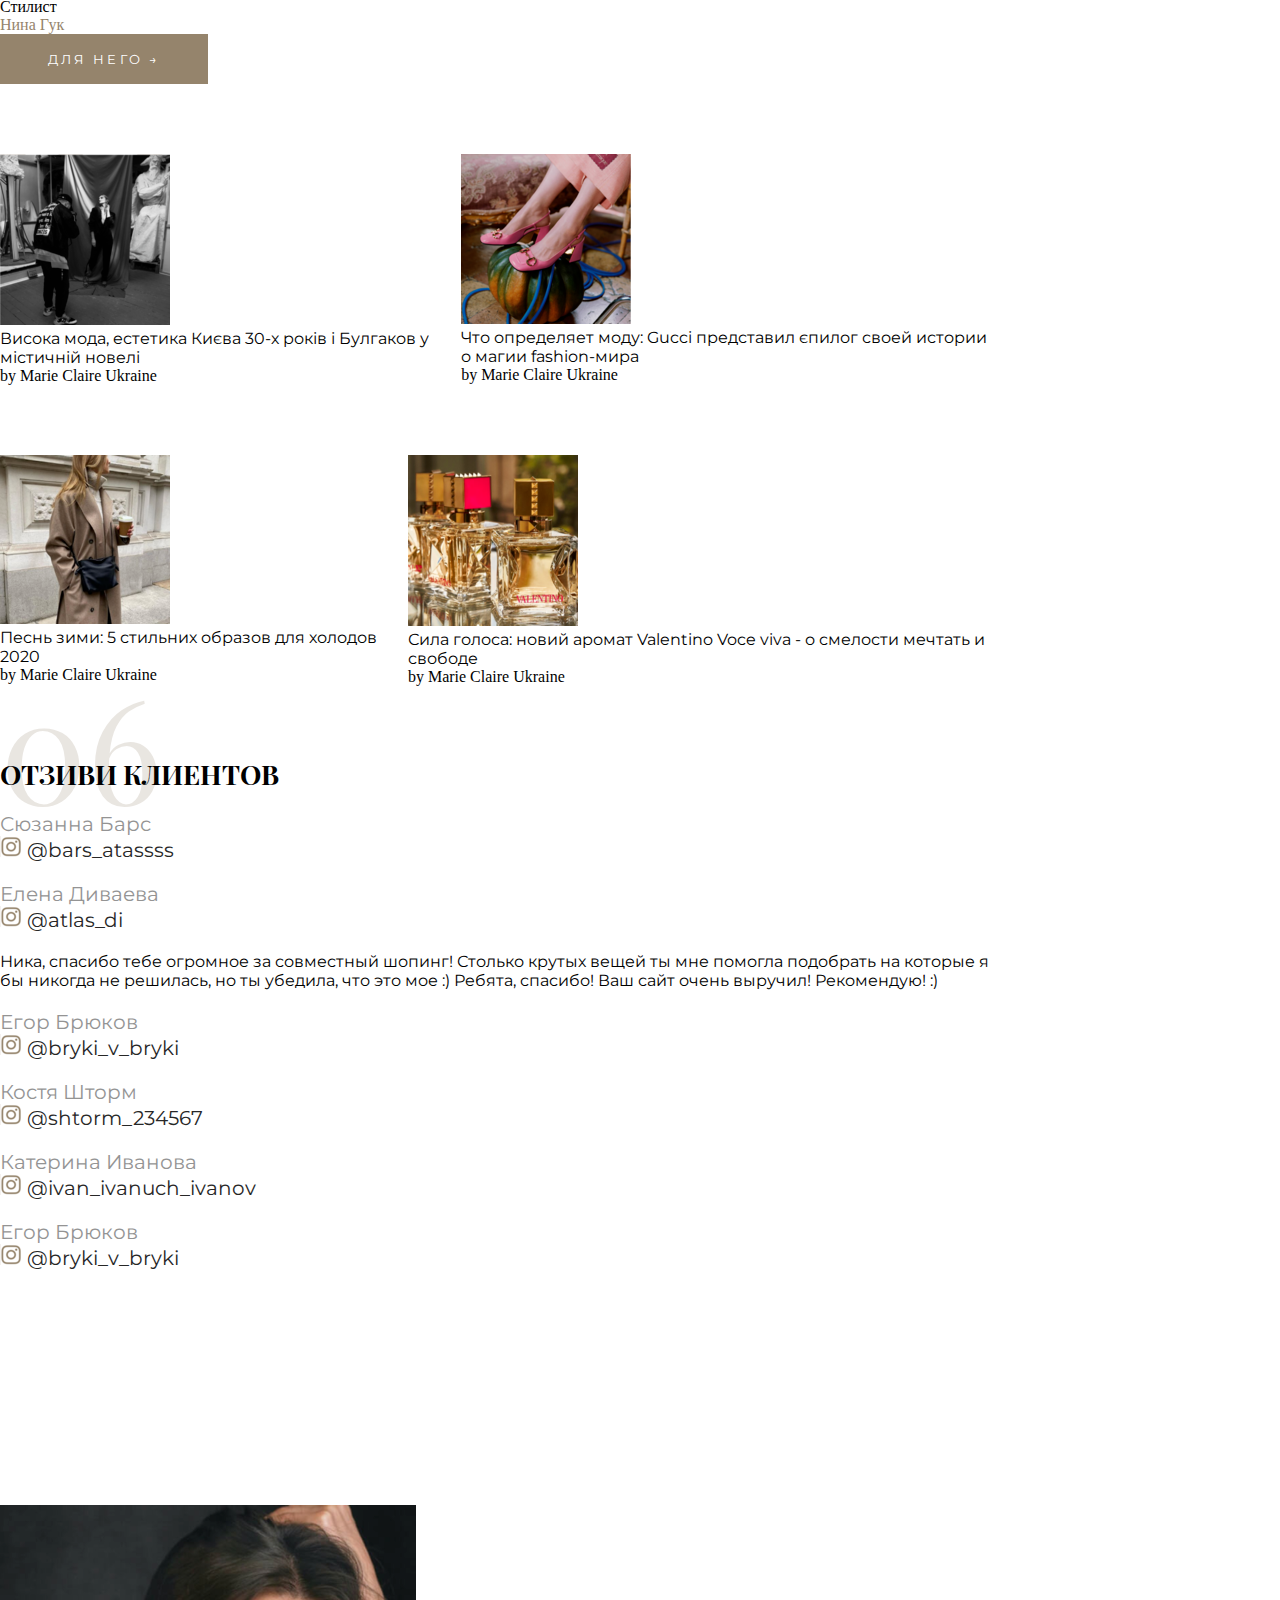
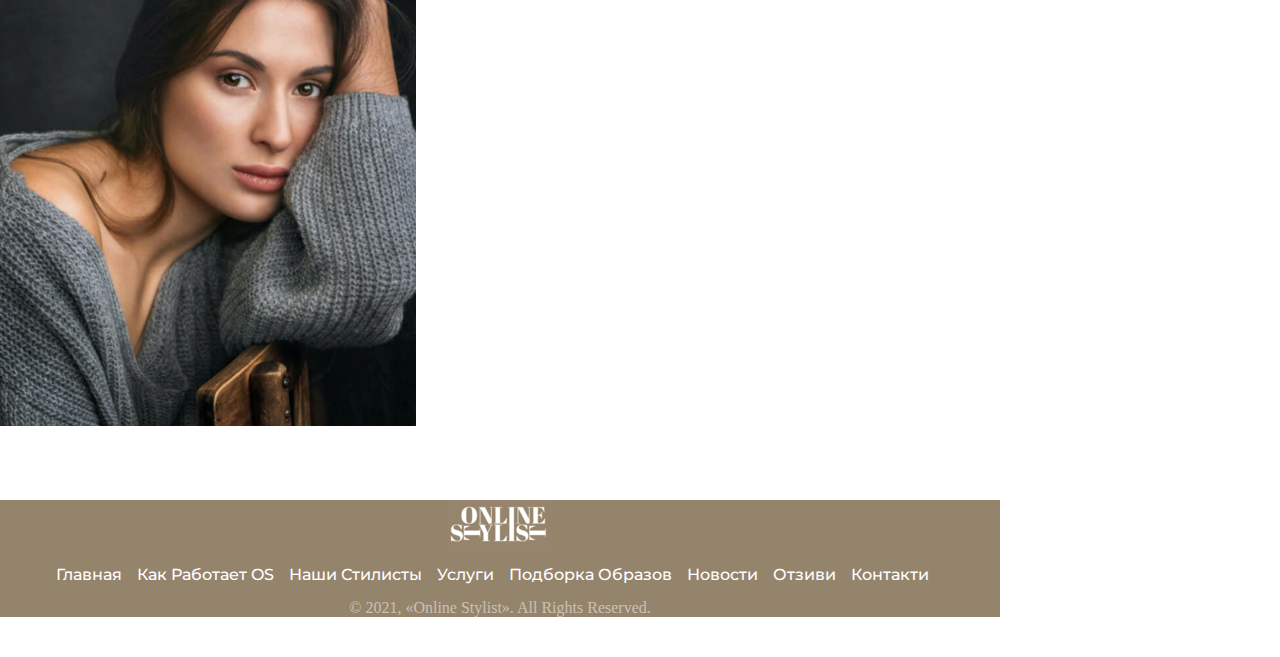
==== commit 011dc83f: "final page done" ====
--- a/index.html
+++ b/index.html
@@ -24,9 +24,9 @@
                         <img src="images/menu_logo.png" alt="logo">
                     </div>
                     <ul class="navbar">
-                        <li class="active"><a href="#">Наши стилисти</a></li>
-                        <li><a href="#">Как работает сервис</a></li>
-                        <li><a href="#">Услуги и их стоимость</a></li>
+                        <li class="active"><a href="#stylist">Наши стилисти</a></li>
+                        <li><a href="#service">Как работает сервис</a></li>
+                        <li><a href="#price">Услуги и их стоимость</a></li>
                         <li><a href="#">Регистрация / Вход</a></li>
                         <li><a href="#">Меню</a></li>
                     </ul>
@@ -43,228 +43,241 @@
                 <button class="btn">Связаться &rarr;</button>
             </div>
         </div>
-        <div class="row justify-content-center">
-            <div class="col-lg-5">
-                <h2 class="h-section1">Когда нужни </br>наши услуги</h2>
-                <div class="background num01">01</div>
-            </div>
-            <div class="col-lg-5 stylist-list pluslist">
-                <ul>
-                    <li>Появилось желание сформировать свой стиль
-                        или освежить его</li>
-                    <li>Необходим єкспертний совет, при обновлении гардероба или
-                        или вибора образа для мероприятия</li>
-                    <li>Важно сохранить время и потратить его на себя, семью или
-                        бизнес-задачи</li>
-                    <li>Разумно инвестировать свой бюджет в одежду, способную бить актуальной
-                        несколько сезонов</li>
-                </ul>
-            </div>
-            <div class="col-lg-5 parent">
-                <h2>Наши стилисти</h2>
-                <div class="background num02">02</div>
-                <div class="ksenia1"> <img src="images/ksenia1.png" alt="ksenia1">
+        <div class="row">
+            <div class="col-lg-12">
+                <div class="background back">Наши стилисти</div>
+                <div class="background back2">Вибери вариант для себя</div>
+                <div class="background back3">Модний дайджест</div>
+                <div class="background back4">Наши клиенти</div>
+
+                <div class="row justify-content-center">
+                    <div class="col-lg-5">
+                        <h2 class="h-section1">Когда нужни </br>наши услуги</h2>
+                        <div class="background num01">01</div>
+                    </div>
+                    <div class="col-lg-5 stylist-list pluslist">
+                        <ul>
+                            <li>Появилось желание сформировать свой стиль
+                                или освежить его</li>
+                            <li>Необходим єкспертний совет, при обновлении гардероба или
+                                или вибора образа для мероприятия</li>
+                            <li>Важно сохранить время и потратить его на себя, семью или
+                                бизнес-задачи</li>
+                            <li>Разумно инвестировать свой бюджет в одежду, способную бить актуальной
+                                несколько сезонов</li>
+                        </ul>
+                    </div>
+                    <div class="col-lg-5 parent">
+                        <h2 id="stylist">Наши стилисти</h2>
+                        <div class="background num02">02</div>
+                        <div class="ksenia1"> <img src="images/ksenia1.png" alt="ksenia1">
+                        </div>
+                        <h3>Ксения</br>Господинова</h3>
+                        <p class="description">10 лет в сфере моды, персональный стилист и модный блогер,
+                            ex-дизайнер.Поработав с внушительным количеством клиентов
+                            и получив большой опыт в своей профессии, я как никто другой,
+                            буду лучшим проводником к вашему идеальному образу и максимально
+                            эффективному гардеробу.
+                        </p>
+                        <button class="btn">Связаться &rarr;</button>
+                        <div class="inst"> <img src="images/insta_logo.png" alt="insta_logo">
+                            <a href="https://www.instagram.com/ksenia_gospodinova/?hl=en">@ksenia_gospodinova</a>
+                        </div>
+                    </div>
+                    <div class="col-lg-5 top">
+                        <div class="stylist-text ksenia2">
+                            <h4 class="stylist-list">Статьи стилиста</h4>
+                            Топ 7 ярких образов белая футболка и ее
+                            многофункциональность
+                            Family look
+                        </div>
+                        <div> <img src="images/ksenia2.png" alt="ksenia2"> </div>
+                    </div>
+                    <div class="col-lg-5 top">
+                        <div class="down"> <img src="images/nina1.png" alt="nina1">
+                        </div>
+                        <h3>Нина</br>Гук</h3>
+                        <p class="description">Персональный стилист с девятилетним
+                            стажем, модный блогер,помогаю девушкам и женщинам со всего
+                            мира чувствовать себя более уверенно в том, как они выглядят.
+                            Я также делаю модные фотосессии и консультируюсь с брендами
+                            в социальных сетях. Моя философия стиля - чем меньше, тем лучше.
+                            Я фанат нейтральных цветов, свободных форм и сексуальных каблуков.
+                            При этом, мои самые большие страсти - белые кроссовки и всё джинсовое. </p>
+                        <button class="btn">Связаться &rarr;</button>
+                        <div class="inst"> <img src="images/insta_logo.png" alt="insta_logo">
+                            <a href="https://www.instagram.com/nikahuk/?hl=en">@nikahuk</a>
+                        </div>
+                    </div>
+                    <div class="col-lg-5 top">
+                        <div class="stylist-text">
+                            <h4 class="stylist-list">Статьи стилиста</h4>
+                            Смена гардероба
+                            как носить белие джинси
+                            одна вещь - пять образов
+                        </div>
+                        <div class="nina2"> <img src="images/nina2.png" alt="nina2"> </div>
+                    </div>
+                    <div class="col-lg-5 top parent">
+                        <h2 id="service">Как работает </br> online stylist</h2>
+                        <div class="background num03">03</div>
+                    </div>
+                    <div class="col-lg-5 top">
+                        <h4 class="stylist-list">01 / Расскажи нам о себе</h4>
+                        <p class="down">заполните краткий опросник, чтобы мы подобрали вам
+                            стилиста, который точно будет понимать ваши предпочтения
+                            и пожелания </p>
+                        <h4 class="stylist-list">02 / Получи персональную консультацию</h4>
+                        <p class="down">первичная персональная консультация стилиста по вашему запросу,
+                            после отправки заявки нам </p>
+                        <h4 class="stylist-list">03 / Получи свой обновленный гардероб</h4>
+                        <p class="down">вы получите персонализированные образы
+                            на все случаи жизни</p>
+                        <h4 class="stylist-list">04 / Наслаждайся!</h4>
+                        <p class="down">Наслаждайся своим обновленным стилем
+                            и обращайся к нам еще!</p>
+                    </div>
+                    <div class="col-lg-5 parent">
+                        <div class="background num04">04</div>
+                        <h2 id="price">Вибери услугу</h2>
+                        <h3 class="brown">Онлайн-зеркало</h3>
+                        <p> собираешься на важное мероприятие и не знаешь в
+                            чем пойти? что же выбрать из своего гардероба, чтобы
+                            произвести правильное впечатление? собери 3 лука из
+                            своего гардероба и покажи нашему стилисту - он подскажет
+                            тебе, что лучше выбрать и почему, а также что необходимо
+                            поправить для улучшения образа.
+                            свидание, собеседование, бизнес-встреча или вечеринка
+                            - наши стилисты помогут найти вам решение для
+                            любой из задач.</p>
+                        <div class="digest">
+                            <div class="stylist-text">консультация </br> <span class="stylist-list">30 минут</span>
+                            </div>
+                            <div style="font-size: 22px; color:var(--main-color); font-weight:600;">150 &#8372;</div>
+                        </div>
+                        <button class="btn down">Вибрать услугу &rarr;</button>
+                        <ul class="stylist-list brown">
+                            <li>Онлайн консультация</li>
+                            <li>Подборка образов онлайн</li>
+                            <li>Онлайн-разбор гардероба</li>
+                            <li>Онлайн-шоппинг</li>
+                            <li>Шоппинг-сопровождение</li>
+                            <li>Подборка образа для мероприятия</li>
+                            <li>Создание образа для фотосессии</li>
+                            <li>Онлайн-стилист по аксессуарам</li>
+                            <li>Бьюти-стилист онлайн</li>
+                        </ul>
+                    </div>
+                    <div class="col-lg-5">
+                        <img class="top" src="images/wardrobe.png" alt="wardrobe">
+                    </div>
+                    <div class="col-lg-10 top parent">
+                        <div class="background num05">05</div>
+                        <h2 id="looks">Подборка образов от наших стилистов</h2>
+                    </div>
+                    <div class="col-lg-5">
+                        <img src="images/look_woman.png" alt="look1">
+                        <div class="look">Стилист</br><span style="color:var(--main-color);">Ксения Господинова</span>
+                        </div>
+                        <button class="btn">Для нее &rarr;</button>
+                    </div>
+                    <div class="col-lg-5">
+                        <img src="images/look_man.png" alt="look2">
+                        <div class="look">Стилист</br> <span style="color:var(--main-color);">Нина Гук </span></div>
+                        <button class="btn">Для него &rarr;</button>
+                    </div>
+                    <div class="col-lg-5 digest top">
+                        <div class="left">
+                            <img src="images/hight_fasion.png" alt="high_fasion">
+                            <p>Висока мода, естетика Києва 30-х років і Булгаков
+                                у містичній новелі</p>
+                            <span>by Marie Claire Ukraine</span>
+                        </div>
+                        <div class="right">
+                            <img src="images/gucci.png" alt="gucci">
+                            <p>Что определяет моду: Gucci представил
+                                єпилог своей истории о магии fashion-мира</p>
+                            <span>by Marie Claire Ukraine</span>
+                        </div>
+                    </div>
+                    <div class="col-lg-5 digest top">
+                        <div class="left">
+                            <img src="images/winter_look.png" alt="winter_look">
+                            <p>Песнь зими: 5 стильних образов для холодов 2020</p>
+                            <span>by Marie Claire Ukraine</span>
+                        </div>
+                        <div class="right">
+                            <img src="images/valentino_parfume.png" alt="parfume">
+                            <p>Сила голоса: новий аромат Valentino Voce viva -
+                                о смелости мечтать и свободе
+                            </p>
+                            <span>by Marie Claire Ukraine</span>
+                        </div>
+                    </div>
+                    <div class="col-lg-5 top parent">
+                        <div class="background num06">06</div>
+                        <h2 id="feedback">Отзиви клиентов</h2>
+                        <div class="client-feedback">
+                            Сюзанна Барс</br>
+                            <img src="images/insta_logo.png">
+                            <a href="https://www.instagram.com/suzanna_bars/">@bars_atassss</a>
+                        </div>
+                        <div class="client-feedback">
+                            Елена Диваева</br>
+                            <img src="images/insta_logo.png">
+                            <a href="https://www.instagram.com/suzanna_bars/">@atlas_di</a>
+                        </div>
+                        <p>Ника, спасибо тебе огромное за совместный шопинг!
+                            Столько крутых вещей ты мне помогла подобрать на
+                            которые я бы никогда не решилась, но ты убедила,
+                            что это мое :) Ребята, спасибо! Ваш сайт очень выручил!
+                            Рекомендую! :)</p>
+                        <div class="client-feedback">
+                            Егор Брюков </br>
+                            <img src="images/insta_logo.png">
+                            <a href="https://www.instagram.com/suzanna_bars/">@bryki_v_bryki</a>
+                        </div>
+                        <div class="client-feedback">
+                            Костя Шторм</br>
+                            <img src="images/insta_logo.png">
+                            <a href="https://www.instagram.com/suzanna_bars/">@shtorm_234567</a>
+                        </div>
+                        <div class="client-feedback">
+                            Катерина Иванова</br>
+                            <img src="images/insta_logo.png" alt="Susana">
+                            <a href="https://www.instagram.com/suzanna_bars/">@ivan_ivanuch_ivanov </a>
+                        </div>
+                        <div class="client-feedback">
+                            Егор Брюков</br>
+                            <img src="images/insta_logo.png" alt="Susana">
+                            <a href="https://www.instagram.com/suzanna_bars/">@bryki_v_bryki </a>
+                        </div>
+                    </div>
+                    <div class="col-lg-5">
+                        <img class="elena_img" src="images/Elena.png" alt="Elena-Divaeva">
+                    </div>
                 </div>
-                <h3>Ксения</br>Господинова</h3>
-                <p class="description">10 лет в сфере моды, персональный стилист и модный блогер,
-                    ex-дизайнер.Поработав с внушительным количеством клиентов
-                    и получив большой опыт в своей профессии, я как никто другой,
-                    буду лучшим проводником к вашему идеальному образу и максимально
-                    эффективному гардеробу.
-                </p>
-                <button class="btn">Связаться &rarr;</button>
-                <div class="inst"> <img src="images/insta_logo.png" alt="insta_logo">
-                    <a href="https://www.instagram.com/ksenia_gospodinova/?hl=en">@ksenia_gospodinova</a>
+            </div>
+            <div class="row">
+                <div class="col-12-lg footer top">
+                    <div>
+                        <img src="images/logo_brown.png" alt="logo">
+                    </div>
+                    <div>
+                        <ul>
+                            <li><a href="#">Главная</a></li>
+                            <li><a href="#service">Как работает OS</a></li>
+                            <li> <a href="#stylist">Наши стилисты</a></li>
+                            <li><a href="#price">Услуги</a></li>
+                            <li><a href="#looks">Подборка образов</a></li>
+                            <li><a href="#">Новости</a></li>
+                            <li><a href="#feedback">Отзиви</a></li>
+                            <li><a href="#">Контакти</a></li>
+                        </ul>
+                    </div>
+                    <div class="rights">© 2021, «Online Stylist». All Rights Reserved.</div>
                 </div>
             </div>
-            <div class="col-lg-5 top">
-                <div class="stylist-text ksenia2">
-                    <h4 class="stylist-list">Статьи стилиста</h4>
-                    Топ 7 ярких образов белая футболка и ее
-                    многофункциональность
-                    Family look
-                </div>
-                <div> <img src="images/ksenia2.png" alt="ksenia2"> </div>
-            </div>
-            <div class="col-lg-5 top">
-                <div class="down"> <img src="images/nina1.png" alt="nina1">
-                </div>
-                <h3>Нина</br>Гук</h3>
-                <p class="description">Персональный стилист с девятилетним
-                    стажем, модный блогер,помогаю девушкам и женщинам со всего
-                    мира чувствовать себя более уверенно в том, как они выглядят.
-                    Я также делаю модные фотосессии и консультируюсь с брендами
-                    в социальных сетях. Моя философия стиля - чем меньше, тем лучше.
-                    Я фанат нейтральных цветов, свободных форм и сексуальных каблуков.
-                    При этом, мои самые большие страсти - белые кроссовки и всё джинсовое. </p>
-                <button class="btn">Связаться &rarr;</button>
-                <div class="inst"> <img src="images/insta_logo.png" alt="insta_logo">
-                    <a href="https://www.instagram.com/nikahuk/?hl=en">@nikahuk</a>
-                </div>
-            </div>
-            <div class="col-lg-5 top">
-                <div class="stylist-text">
-                    <h4 class="stylist-list">Статьи стилиста</h4>
-                    Смена гардероба
-                    как носить белие джинси
-                    одна вещь - пять образов
-                </div>
-                <div class="nina2"> <img src="images/nina2.png" alt="nina2"> </div>
-            </div>
-            <div class="col-lg-5 top">
-                <h2>Как работает </br> online stylist</h2>
-                <div class="backgroundnum">03</div>
-            </div>
-            <div class="col-lg-5 top">
-                <h4 class="stylist-list">01 / Расскажи нам о себе</h4>
-                <p class="down">заполните краткий опросник, чтобы мы подобрали вам
-                    стилиста, который точно будет понимать ваши предпочтения
-                    и пожелания </p>
-                <h4 class="stylist-list">02 / Получи персональную консультацию</h4>
-                <p class="down">первичная персональная консультация стилиста по вашему запросу,
-                    после отправки заявки нам </p>
-                <h4 class="stylist-list">03 / Получи свой обновленный гардероб</h4>
-                <p class="down">вы получите персонализированные образы
-                    на все случаи жизни</p>
-                <h4 class="stylist-list">04 / Наслаждайся!</h4>
-                <p class="down">Наслаждайся своим обновленным стилем
-                    и обращайся к нам еще!</p>
-            </div>
-            <div class="col-lg-5">
-                <div class="backgroundnum">04</div>
-                <h2>Вибери услугу</h2>
-                <h3 class="brown">Онлайн-зеркало</h3>
-                <p> собираешься на важное мероприятие и не знаешь в
-                    чем пойти? что же выбрать из своего гардероба, чтобы
-                    произвести правильное впечатление? собери 3 лука из
-                    своего гардероба и покажи нашему стилисту - он подскажет
-                    тебе, что лучше выбрать и почему, а также что необходимо
-                    поправить для улучшения образа.
-                    свидание, собеседование, бизнес-встреча или вечеринка
-                    - наши стилисты помогут найти вам решение для
-                    любой из задач.</p>
-                <div class="digest">
-                    <div class="stylist-text">консультация </br> <span class="stylist-list">30 минут</span> </div>
-                    <div style="font-size: 22px; color:var(--main-color); font-weight:600;">150 &#8372;</div>
-                </div>
-                <button class="btn down">Вибрать услугу &rarr;</button>
-                <ul class="stylist-list brown">
-                    <li>Онлайн консультация</li>
-                    <li>Подборка образов онлайн</li>
-                    <li>Онлайн-разбор гардероба</li>
-                    <li>Онлайн-шоппинг</li>
-                    <li>Шоппинг-сопровождение</li>
-                    <li>Подборка образа для мероприятия</li>
-                    <li>Создание образа для фотосессии</li>
-                    <li>Онлайн-стилист по аксессуарам</li>
-                    <li>Бьюти-стилист онлайн</li>
-                </ul>
-            </div>
-            <div class="col-lg-5">
-                <img class="top" src="images/wardrobe.png" alt="wardrobe">
-            </div>
-            <div class="col-lg-10 top">
-                <div class="backgroundnum">05</div>
-                <h2>Подборка образов от наших стилистов</h2>
-            </div>
-            <div class="col-lg-5">
-                <img src="images/look_woman.png" alt="look1">
-                <div class="look">Стилист</br><span style="color:var(--main-color);">Ксения Господинова</span></div>
-                <button class="btn">Для нее &rarr;</button>
-            </div>
-            <div class="col-lg-5">
-                <img src="images/look_man.png" alt="look2">
-                <div class="look">Стилист</br> <span style="color:var(--main-color);">Нина Гук </span></div>
-                <button class="btn">Для него &rarr;</button>
-            </div>
-            <div class="col-lg-5 digest top">
-                <div class="left">
-                    <img src="images/hight_fasion.png" alt="high_fasion">
-                    <p>Висока мода, естетика Києва 30-х років і Булгаков
-                        у містичній новелі</p>
-                    <span>by Marie Claire Ukraine</span>
-                </div>
-                <div class="right">
-                    <img src="images/gucci.png" alt="gucci">
-                    <p>Висока мода, естетика Києва 30-х років і Булгаков
-                        у містичній новелі</p>
-                    <span>by Marie Claire Ukraine</span>
-                </div>
-            </div>
-            <div class="col-lg-5 digest top">
-                <div class="left">
-                    <img src="images/winter_look.png" alt="winter_look">
-                    <p>Висока мода, естетика Києва 30-х років і Булгаков
-                        у містичній новелі</p>
-                    <span>by Marie Claire Ukraine</span>
-                </div>
-                <div class="right">
-                    <img src="images/valentino_parfume.png" alt="parfume">
-                    <p>Висока мода, естетика Києва 30-х років і Булгаков
-                        у містичній новелі</p>
-                    <span>by Marie Claire Ukraine</span>
-                </div>
-            </div>
-            <div class="col-lg-5 top">
-                <div class="backgroundnum">06</div>
-                <h2>Отзиви клиентов</h2>
-                <div class="client-feedback">
-                    Сюзанна Барс</br>
-                    <img src="images/insta_logo.png">
-                    <a href="https://www.instagram.com/suzanna_bars/">@bars_atassss</a>
-                </div>
-                <div class="client-feedback">
-                    Елена Диваева</br>
-                    <img src="images/insta_logo.png">
-                    <a href="https://www.instagram.com/suzanna_bars/">@atlas_di</a>
-                </div>
-                <p>Ника, спасибо тебе огромное за совместный шопинг!
-                    Столько крутых вещей ты мне помогла подобрать на
-                    которые я бы никогда не решилась, но ты убедила,
-                    что это мое :) Ребята, спасибо! Ваш сайт очень выручил!
-                    Рекомендую! :)</p>
-                <div class="client-feedback">
-                    Егор Брюков </br>
-                    <img src="images/insta_logo.png">
-                    <a href="https://www.instagram.com/suzanna_bars/">@bryki_v_bryki</a>
-                </div>
-                <div class="client-feedback">
-                    Костя Шторм</br>
-                    <img src="images/insta_logo.png">
-                    <a href="https://www.instagram.com/suzanna_bars/">@shtorm_234567</a>
-                </div>
-                <div class="client-feedback">
-                    Катерина Иванова</br>
-                    <img src="images/insta_logo.png" alt="Susana">
-                    <a href="https://www.instagram.com/suzanna_bars/">@ivan_ivanuch_ivanov </a>
-                </div>
-                <div class="client-feedback">
-                    Егор Брюков</br>
-                    <img src="images/insta_logo.png" alt="Susana">
-                    <a href="https://www.instagram.com/suzanna_bars/">@bryki_v_bryki </a>
-                </div>
-            </div>
-            <div class="col-lg-5">
-                <img class="elena_img" src="images/Elena.png" alt="Elena-Divaeva">
-            </div>
-            <div class="col-12-lg footer top">
-                <div>
-                    <img src="images/logo_brown.png" alt="logo">
-                </div>
-                <div>
-                    <ul>
-                        <li><a href="#">Главная</a></li>
-                        <li><a href="#">Как работает OS</a></li>
-                        <li> <a href="#">Наши стилисты</a></li>
-                        <li><a href="#">Услуги</a></li>
-                        <li><a href="#">Подборка образов</a></li>
-                        <li><a href="#">Новости</a></li>
-                        <li><a href="#">Отзиви</a></li>
-                        <li><a href="#">Контакти</a></li>
-                    </ul>
-                </div>
-                <div class="rights">© 2021, «Online Stylist». All Rights Reserved.</div>
-            </div>
         </div>
     </div>
 
--- a/styles/styles.css
+++ b/styles/styles.css
@@ -16,13 +16,16 @@
 
 ul {
     list-style-type: none;
-}
+    padding: 0;
+}
+
 nav {
     display: flex;
     justify-content: space-between;
     height: 60px;
     align-items: center;
 }
+
 nav img {
     height: 60px;
     margin-right: 30px;
@@ -53,13 +56,13 @@
 }
 
 .banner {
-        height: 390px;
-        background-image: url(../images/man_main_page.png), url(../images/woman_main_page.png);
-        background-position: right, left;
-        background-repeat: no-repeat, no-repeat;
-        background-size: contain;
-        background-color: #e8e5de;
-        text-align: center;
+    height: 390px;
+    background-image: url(../images/man_main_page.png), url(../images/woman_main_page.png);
+    background-position: right, left;
+    background-repeat: no-repeat, no-repeat;
+    background-size: contain;
+    background-color: #e8e5de;
+    text-align: center;
 }
 
 h2 {
@@ -101,15 +104,34 @@
 }
 
 .background {
-    font-size: 165px;
+    font-size: 145px;
     font-family: 'Playfair Display SC';
     color: var(--main-color);
-    opacity: 30%;
-}
+    opacity: 20%;
+    z-index: -10;
+    line-height: 1;
+}
+
 .num01 {
     position: relative;
-    z-index: -10;
-    bottom: 205px;
+    bottom: 144px;
+}
+
+.back {
+    position: absolute;
+    margin-top: 354px;
+}
+.back2 {
+    position: absolute;
+    margin: 2786px 0 0 66px;
+}
+.back3 {
+    position: absolute;
+    margin-top: 4200px;
+}
+.back4 {
+    position: absolute;
+    margin: 5000px 0 0 66px;
 }
 
 .stylist-list {
@@ -119,6 +141,7 @@
     text-transform: uppercase;
     font-size: 14px;
 }
+
 .stylist-text {
     width: 40%;
     text-transform: uppercase;
@@ -137,21 +160,28 @@
     margin-top: 20px;
     padding-left: 9px;
 }
+
 .parent {
     position: relative;
 }
 
 .num02 {
     position: absolute;
-    z-index: -10;
-    bottom: 186px;
+    bottom: 686px;
 }
 
 .ksenia1 {
-    /* margin: 30px 0 60px; */
-}
-.ksenia2 {
-    /* margin-top: 50px; */
+    margin: 30px 0 60px;
+}
+
+.num03 {
+    position: absolute;
+    bottom: 434px;
+}
+
+.num04 {
+    position: absolute;
+    top: -103px;
 }
 
 h3 {
@@ -193,31 +223,52 @@
     font-size: 20px;
 }
 
+.num05 {
+    position: absolute;
+    top: -99px;
+}
+
 .look {
     width: 50%;
-    text-transform: uppercase;
-}
+}
+
 .digest {
     display: flex;
 }
+
+.right {
+    margin-left: 25px;
+}
+
+
+.num06 {
+    position: absolute;
+    top: -83px;
+
+}
+
 .client-feedback {
-margin: 20px 0 20px;
-font-family: 'Montserrat';
-font-size: 20px;
-color: #949494;
-}
+    margin: 20px 0 20px;
+    font-family: 'Montserrat';
+    font-size: 20px;
+    color: #949494;
+}
+
 .elena_img {
     margin-top: 215px;
 }
+
 .footer {
     background-color: var(--main-color);
 }
+
 .footer ul {
     list-style-type: none;
     margin: 15px 0 15px;
     display: flex;
     justify-content: space-between;
 }
+
 .footer li a {
     padding-right: 15px;
     color: white;
@@ -225,10 +276,12 @@
     font-weight: 500;
     text-transform: capitalize;
 }
+
 .footer div {
     display: flex;
     justify-content: center;
 }
+
 .rights {
     color: rgba(255, 255, 255, 0.5);
     margin-bottom: 40px;
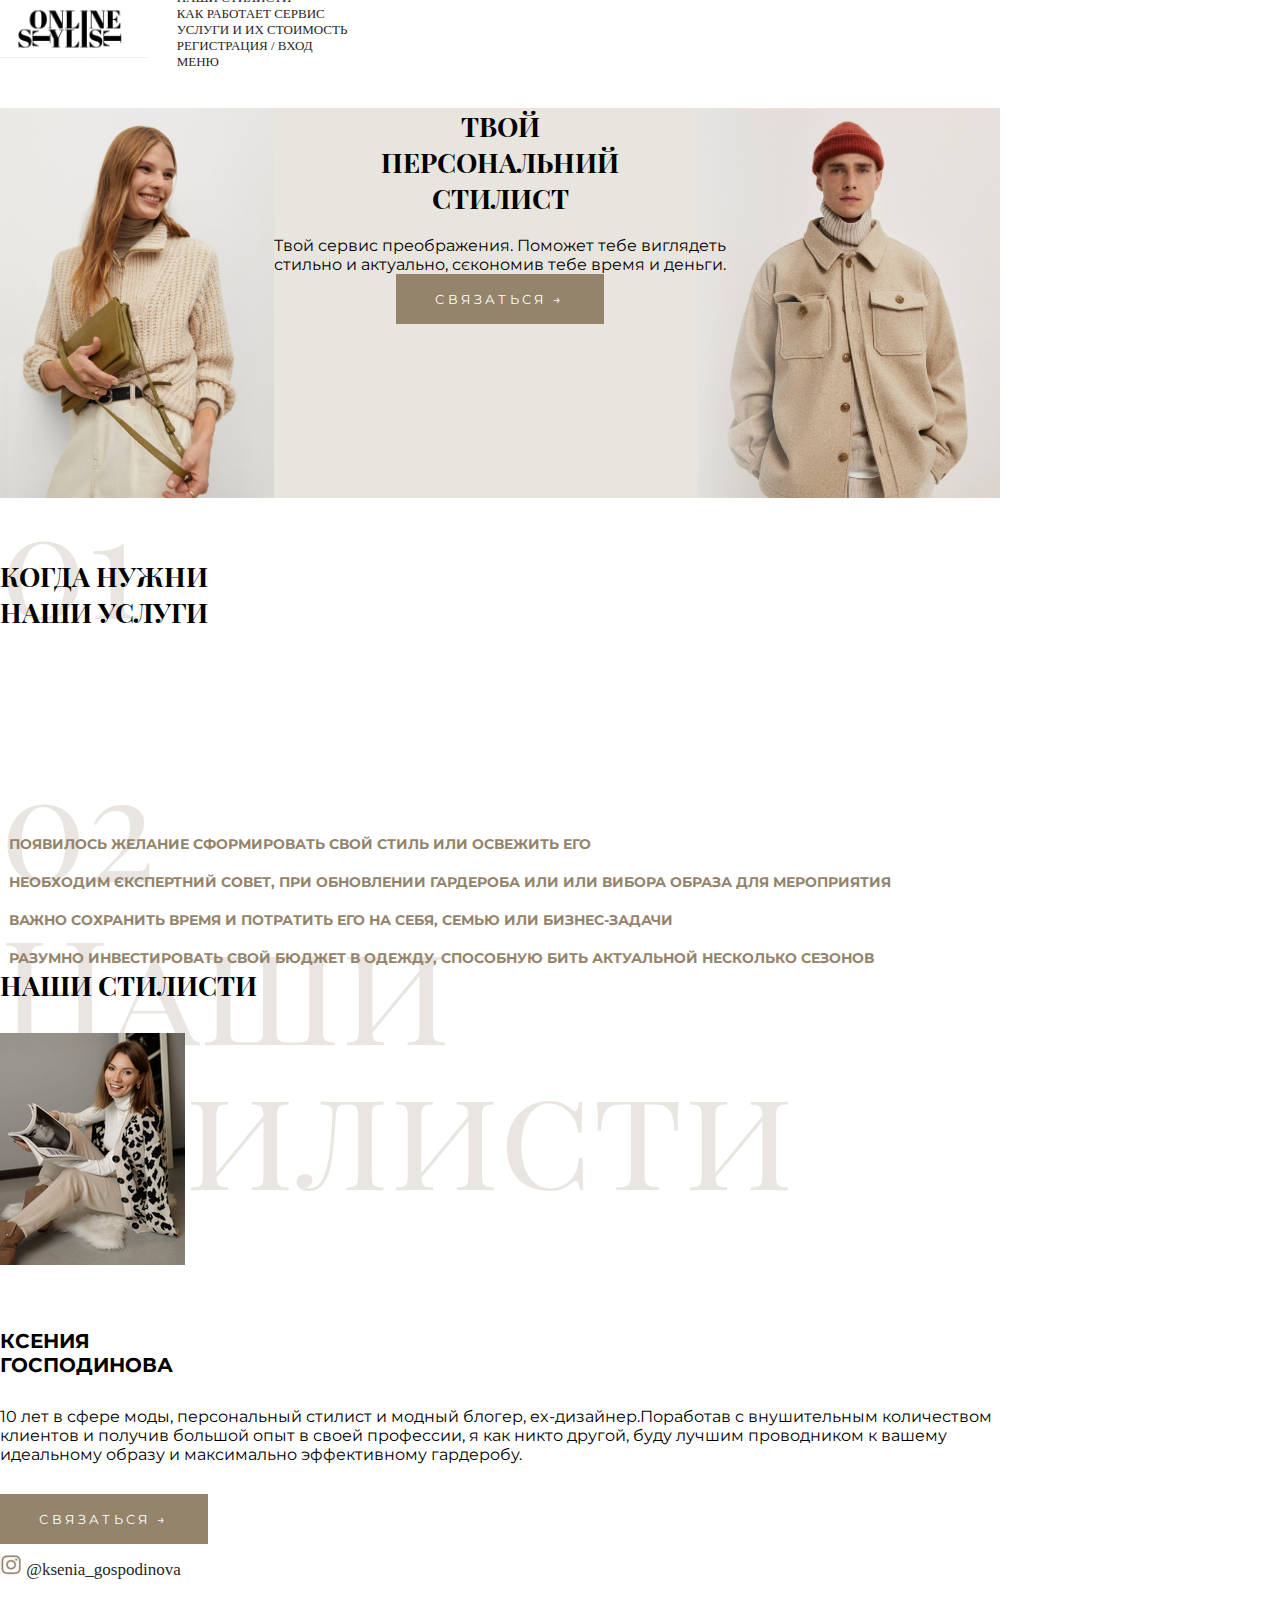
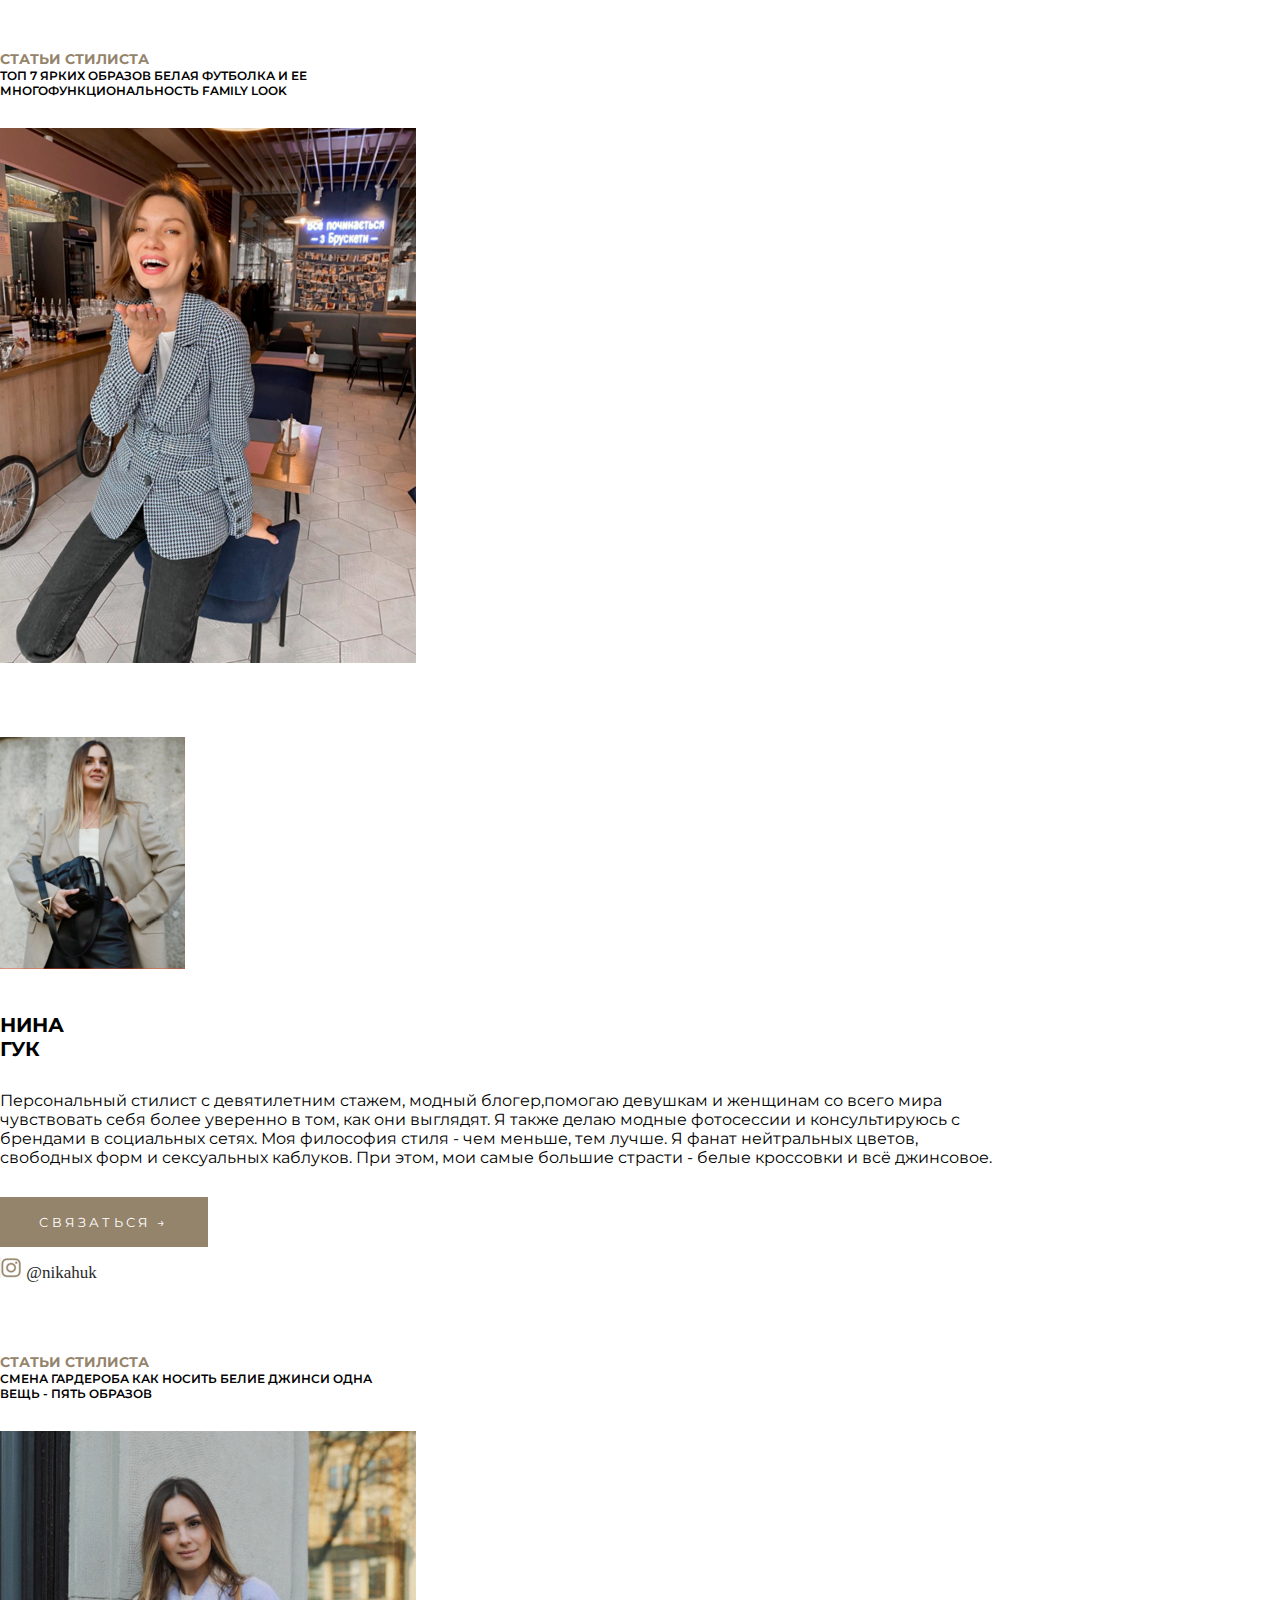
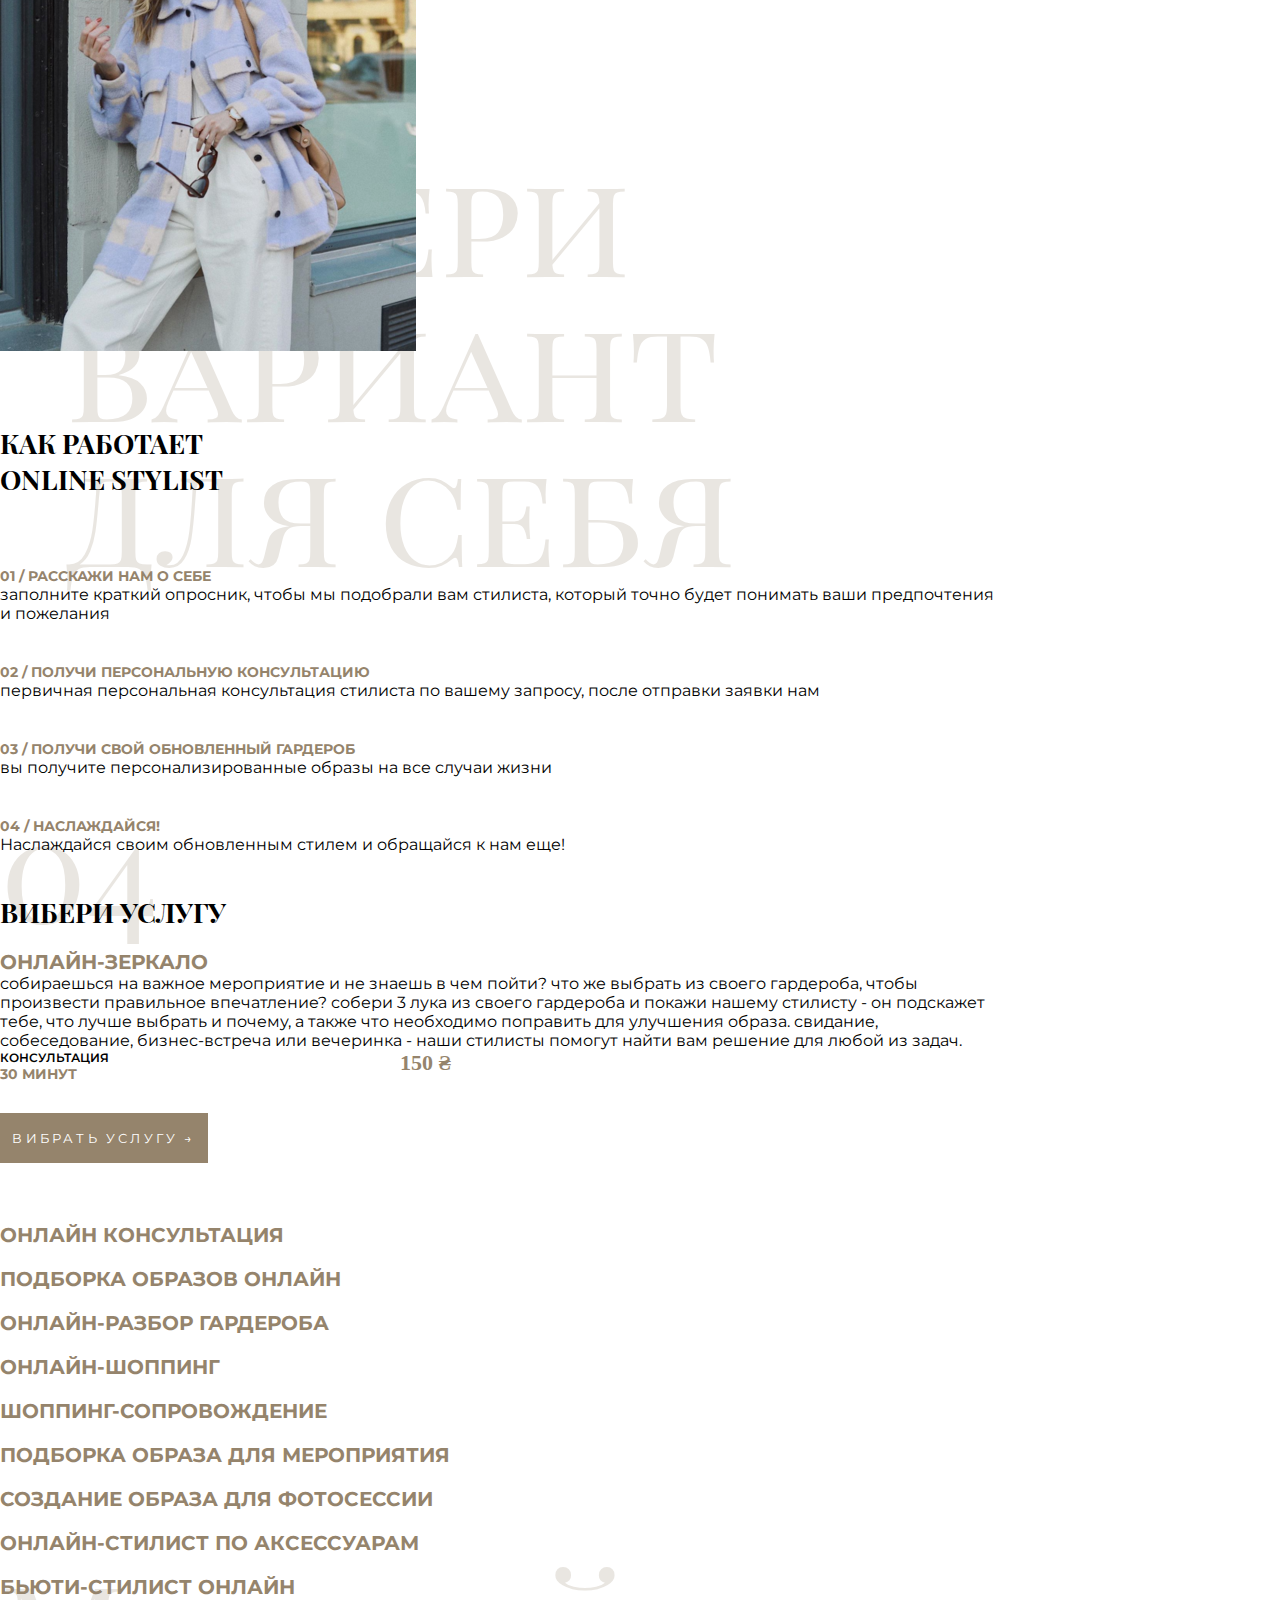
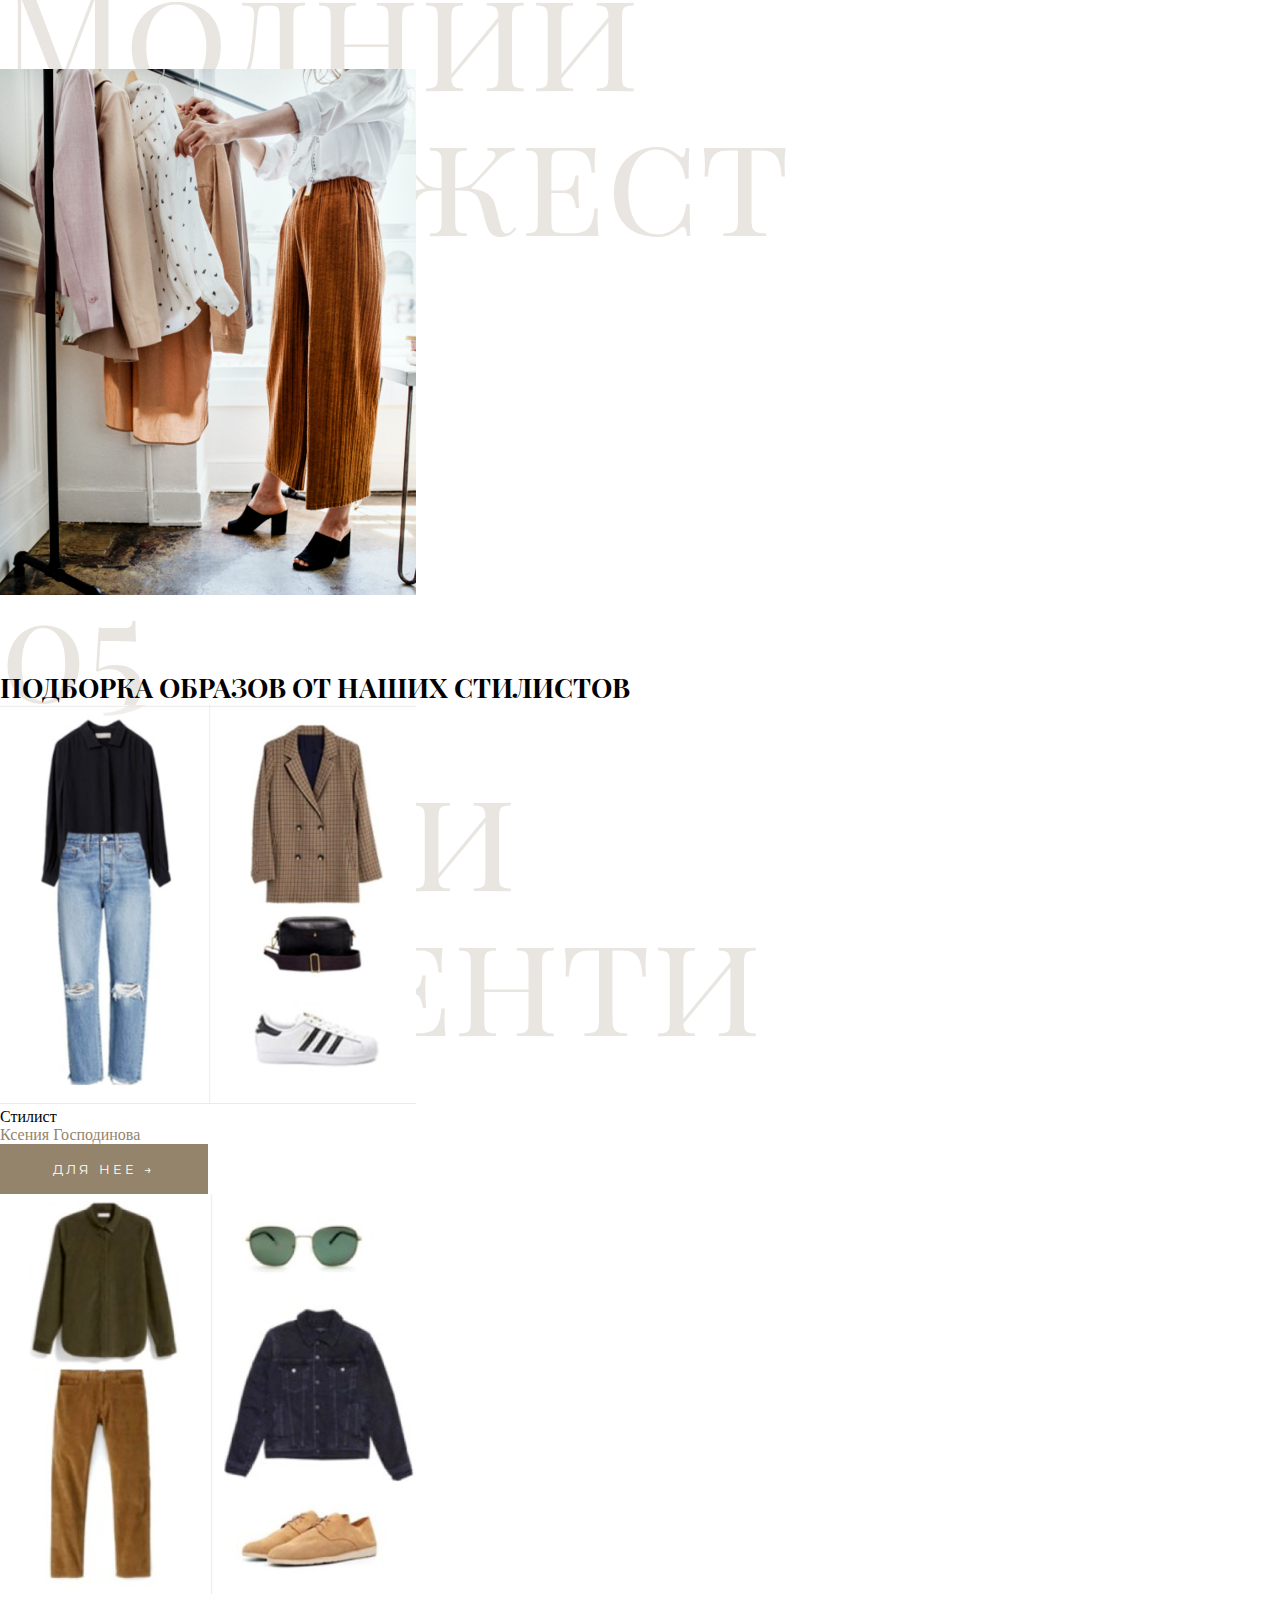
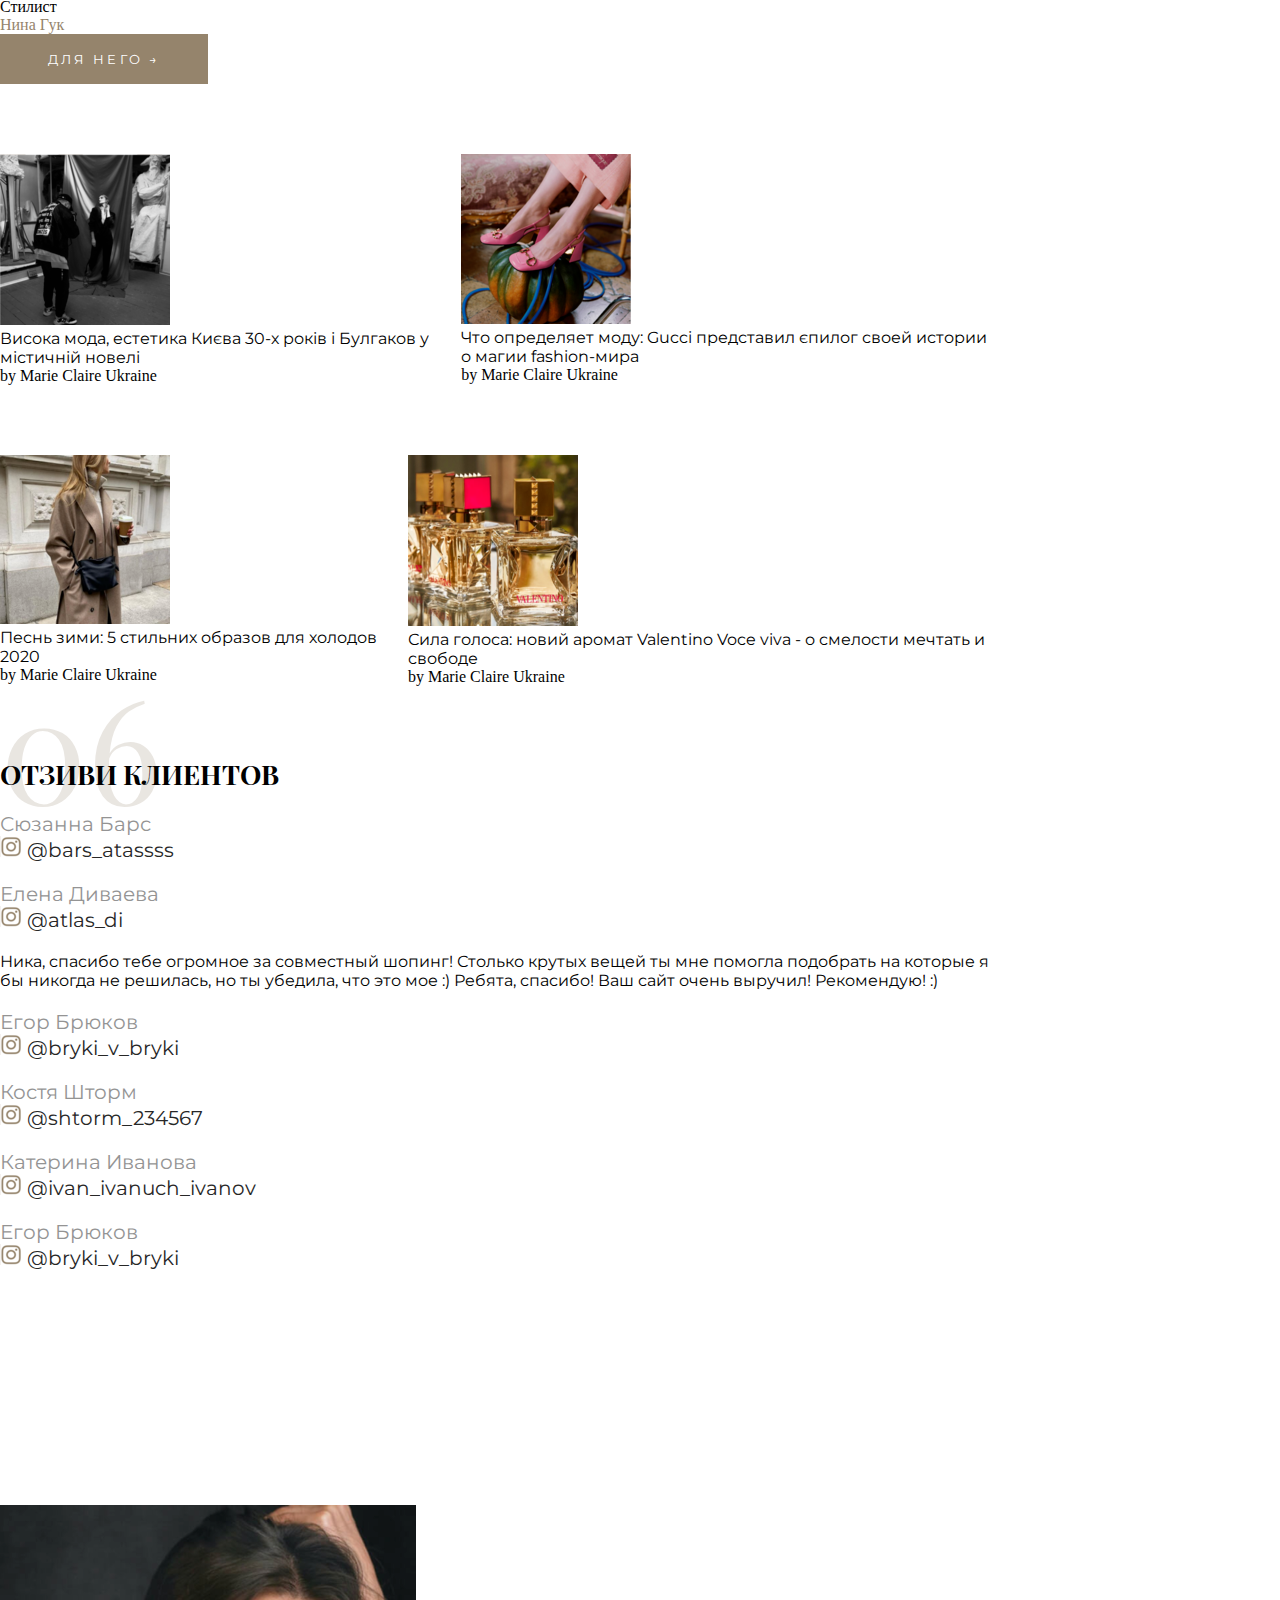
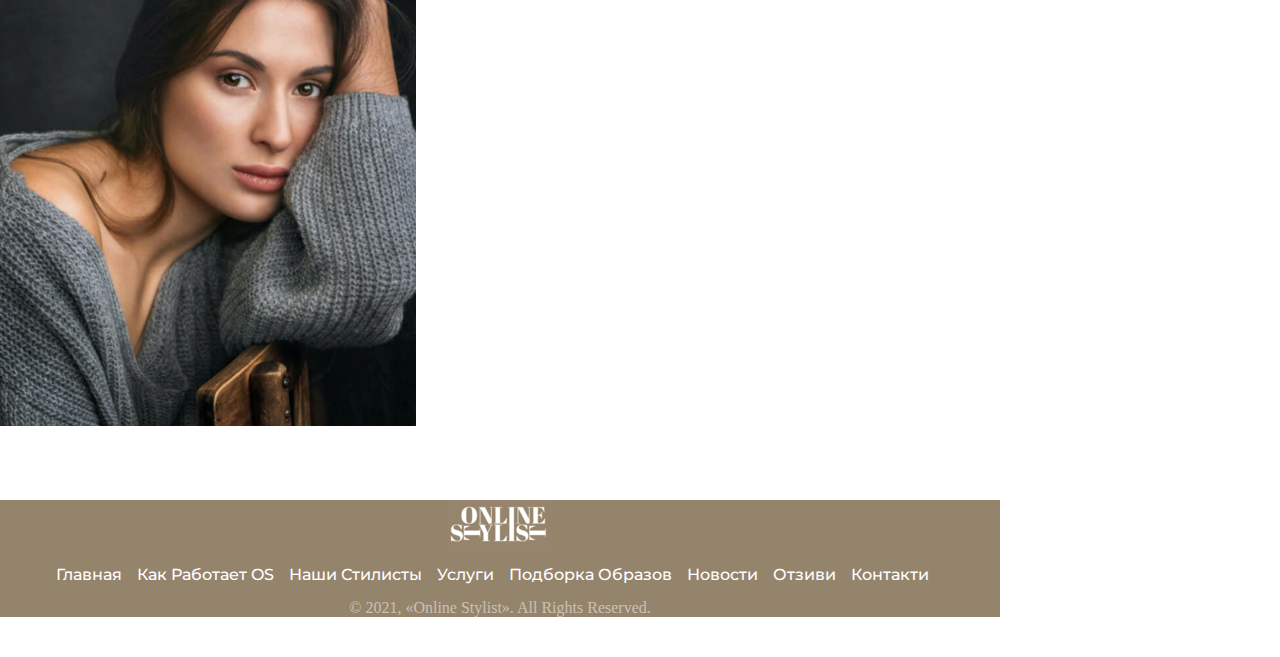
==== commit b226c8ee: "final" ====
--- a/index.html
+++ b/index.html
@@ -27,7 +27,7 @@
                         <li class="active"><a href="#stylist">Наши стилисти</a></li>
                         <li><a href="#service">Как работает сервис</a></li>
                         <li><a href="#price">Услуги и их стоимость</a></li>
-                        <li><a href="#">Регистрация / Вход</a></li>
+                        <li><a onclick="show()" href="#">Регистрация / Вход</a></li>
                         <li><a href="#">Меню</a></li>
                     </ul>
                 </nav>
@@ -279,17 +279,26 @@
                 </div>
             </div>
         </div>
+
+        <div id="registration">
+            <h2>Регистрация</h2>
+            <p>Еще несколько моментов для предоставления наших услуг для вас.
+                И еще какой-то текст для обьяснения действий зачем это.
+                И еще немного текста для красоты и информации.</p>
+            <div id="registration-form">
+                <label for="name">Имя</label>
+                <input type="text" placeholder="Ваш ответ" name="name" id="name" required>
+                <label for="surname">Фамилия</label>
+                <input type="text" placeholder="Ваш ответ" name="surname" id="surname" required>
+                <label for="email">Email адрес</label>
+                <input type="text" placeholder="Ваш ответ" name="email" id="email" required>
+                <label for="psw">Создайте пароль</label>
+                <input type="password" placeholder="Ваш ответ" name="psw" id="psw" required>
+                <button class="btn">Зарегестрироватся &rarr;</button>
+            </div>
+        </div>
     </div>
-
-
-
-
-
-
-    </div>
-    </div>
-    </div>
-
+    <script src="scripts/script.js"></script>
 </body>
 
 </html>--- a/styles/styles.css
+++ b/styles/styles.css
@@ -285,4 +285,44 @@
 .rights {
     color: rgba(255, 255, 255, 0.5);
     margin-bottom: 40px;
+}
+
+input[type=text], input[type=password] {
+   width: 95%;
+    padding: 2px;
+    margin: 5px 0;
+    display: inline-block;
+    border: none;
+    background: #EFEDE9;
+}
+
+#registration {
+    position: absolute;
+    display: none;
+    top: 40px;
+    right: 0;
+    background:#dbcfb4;
+    padding: 15px;
+    width: 350px;
+    font-size: 12px;
+    font-family: 'Montserrat';
+    border-radius: 5px;
+    box-shadow: 2px 5px 16px 0px #a4a19d;
+}
+
+#registration-form {
+    color: var(--main-color);
+    font-size: 12px;
+    font-weight: bold;
+    text-transform: uppercase;
+    color: white;
+}
+
+#registration button {
+    height: 50px;
+    width: 95%;
+    margin-top: 10px;
+}
+.container {
+    position: relative;
 }